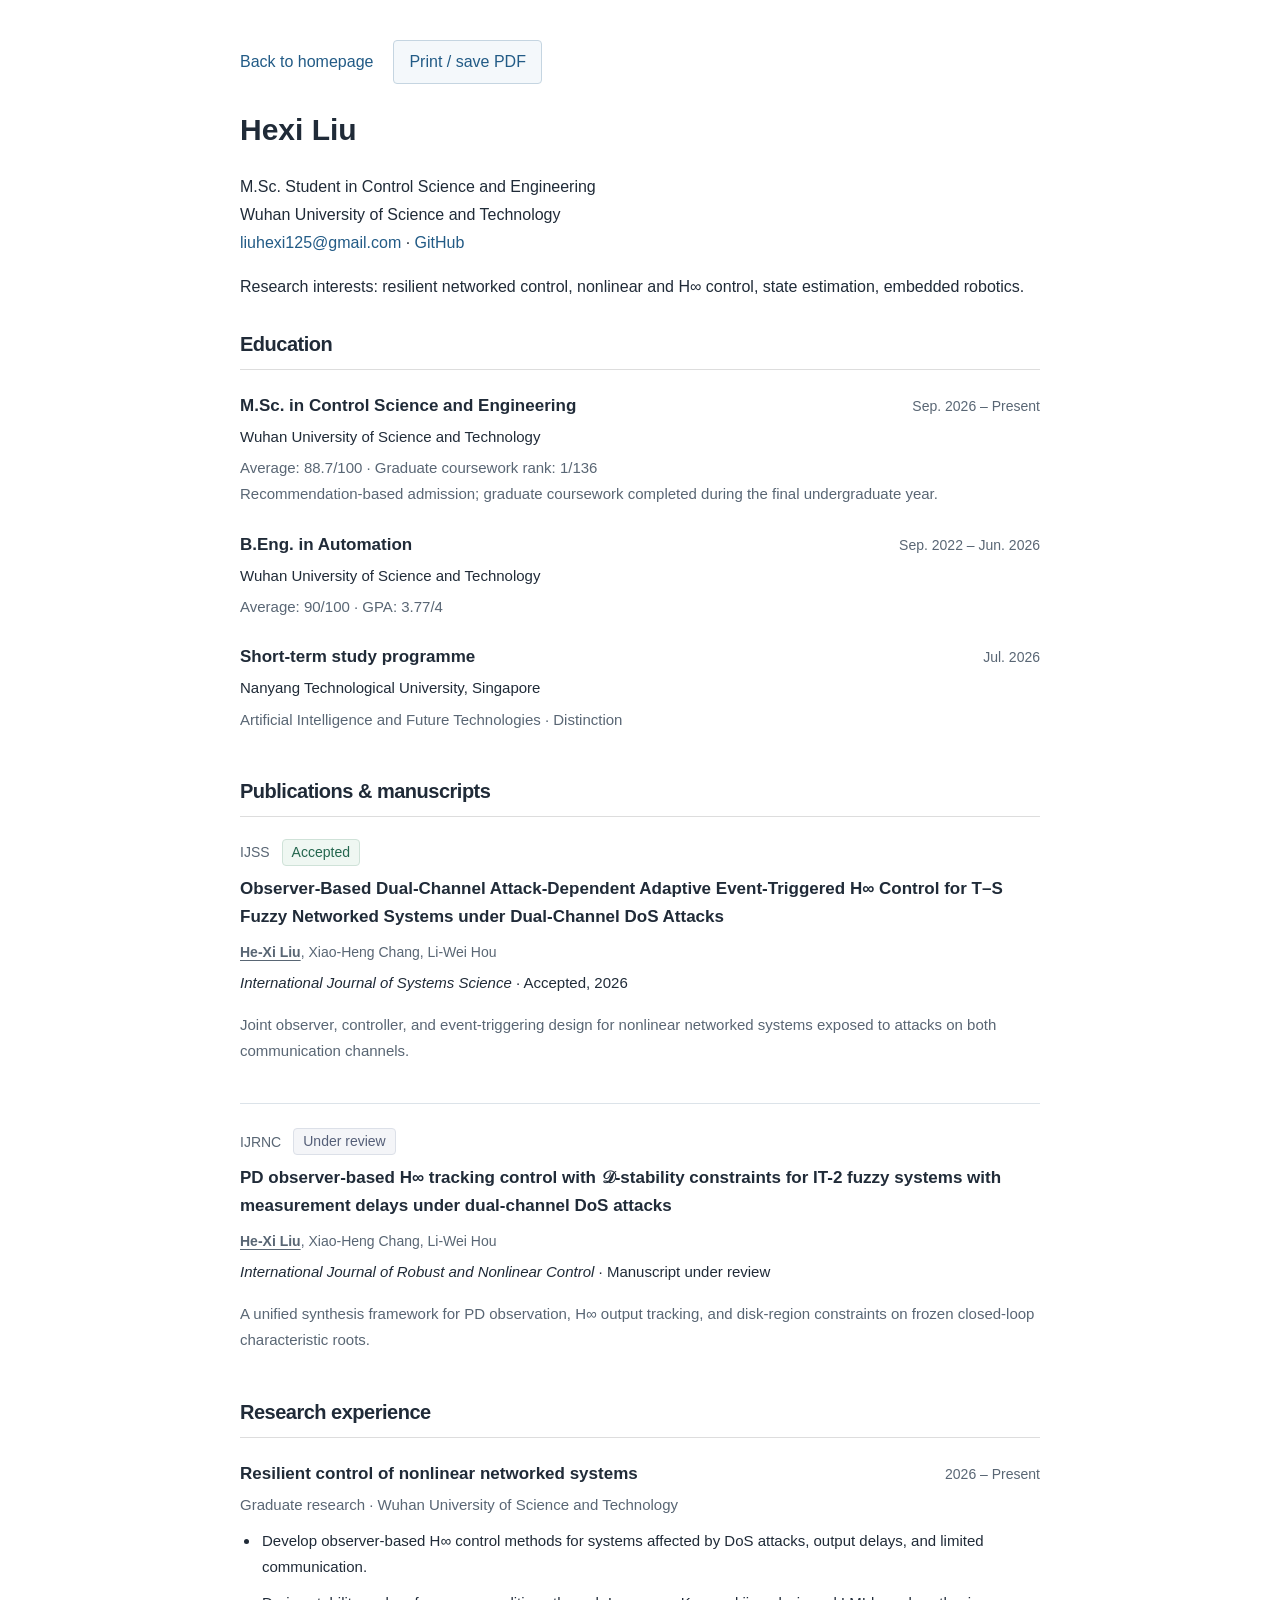
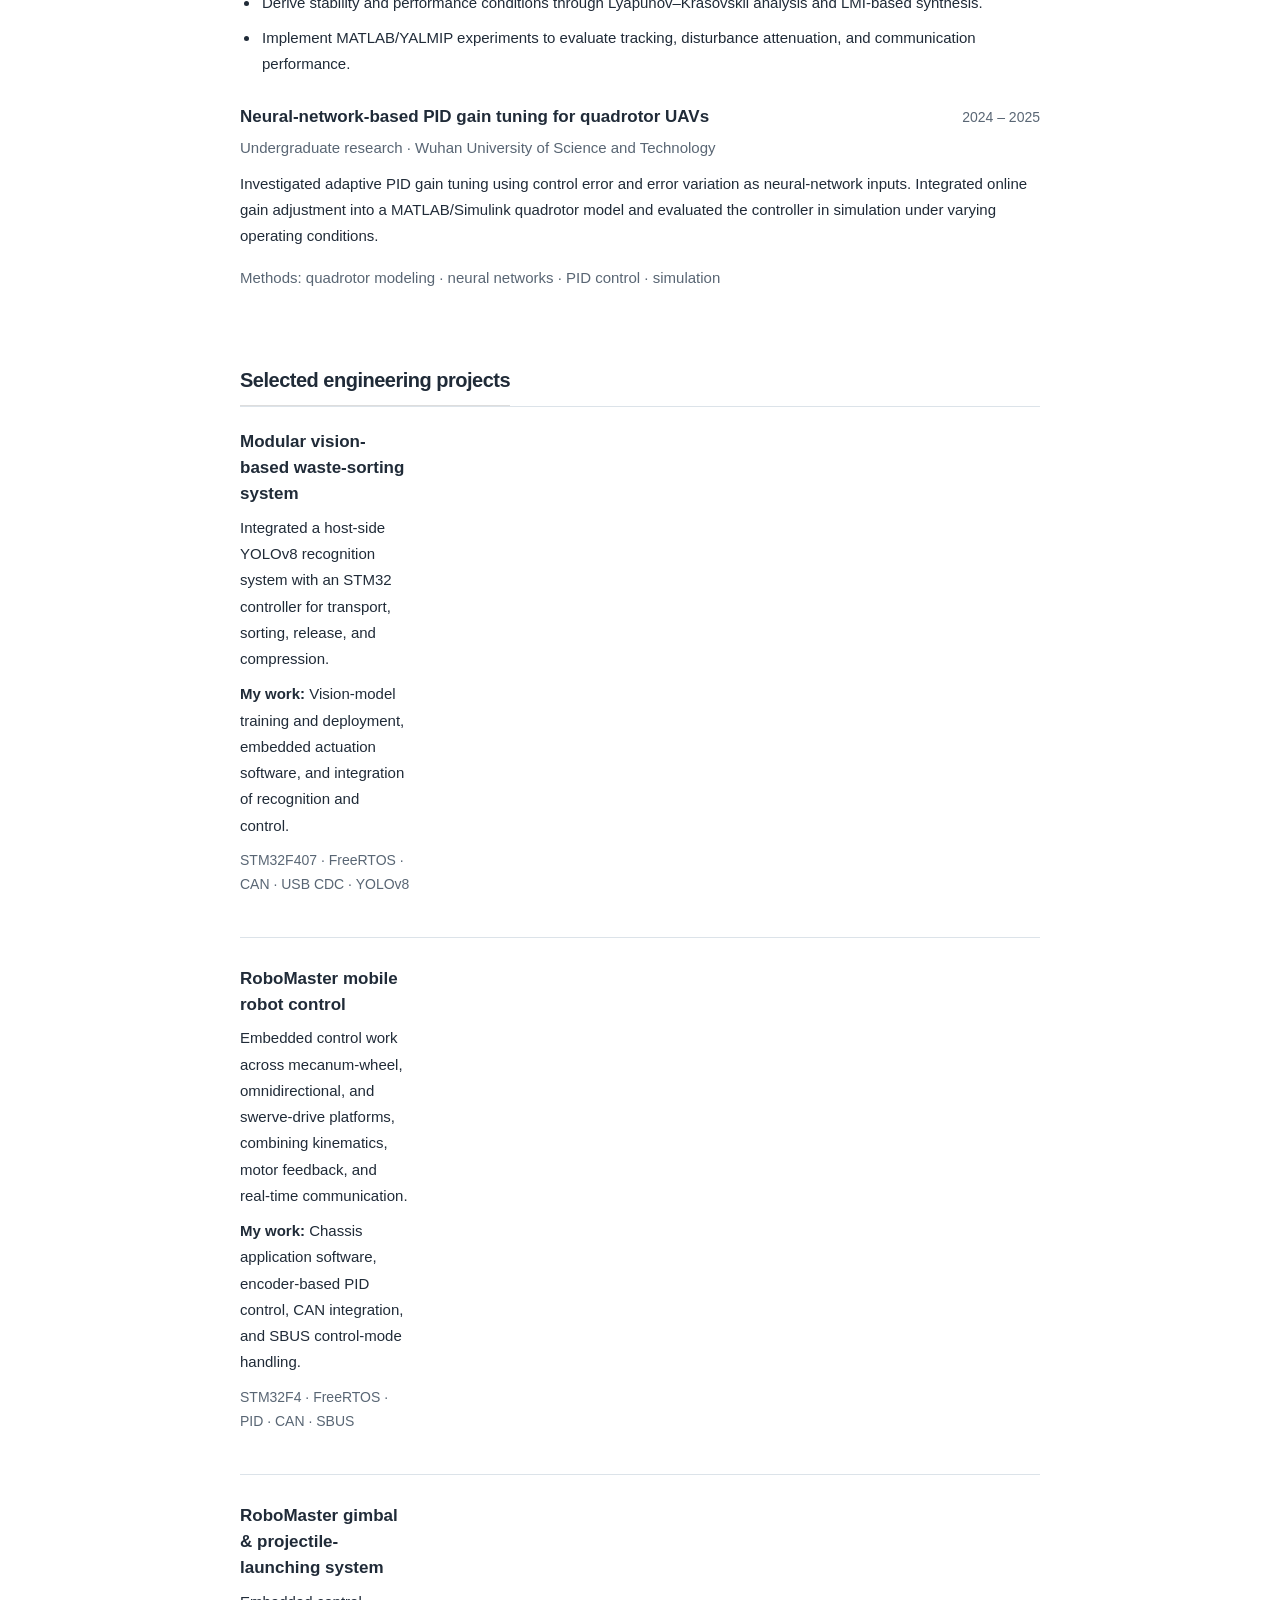
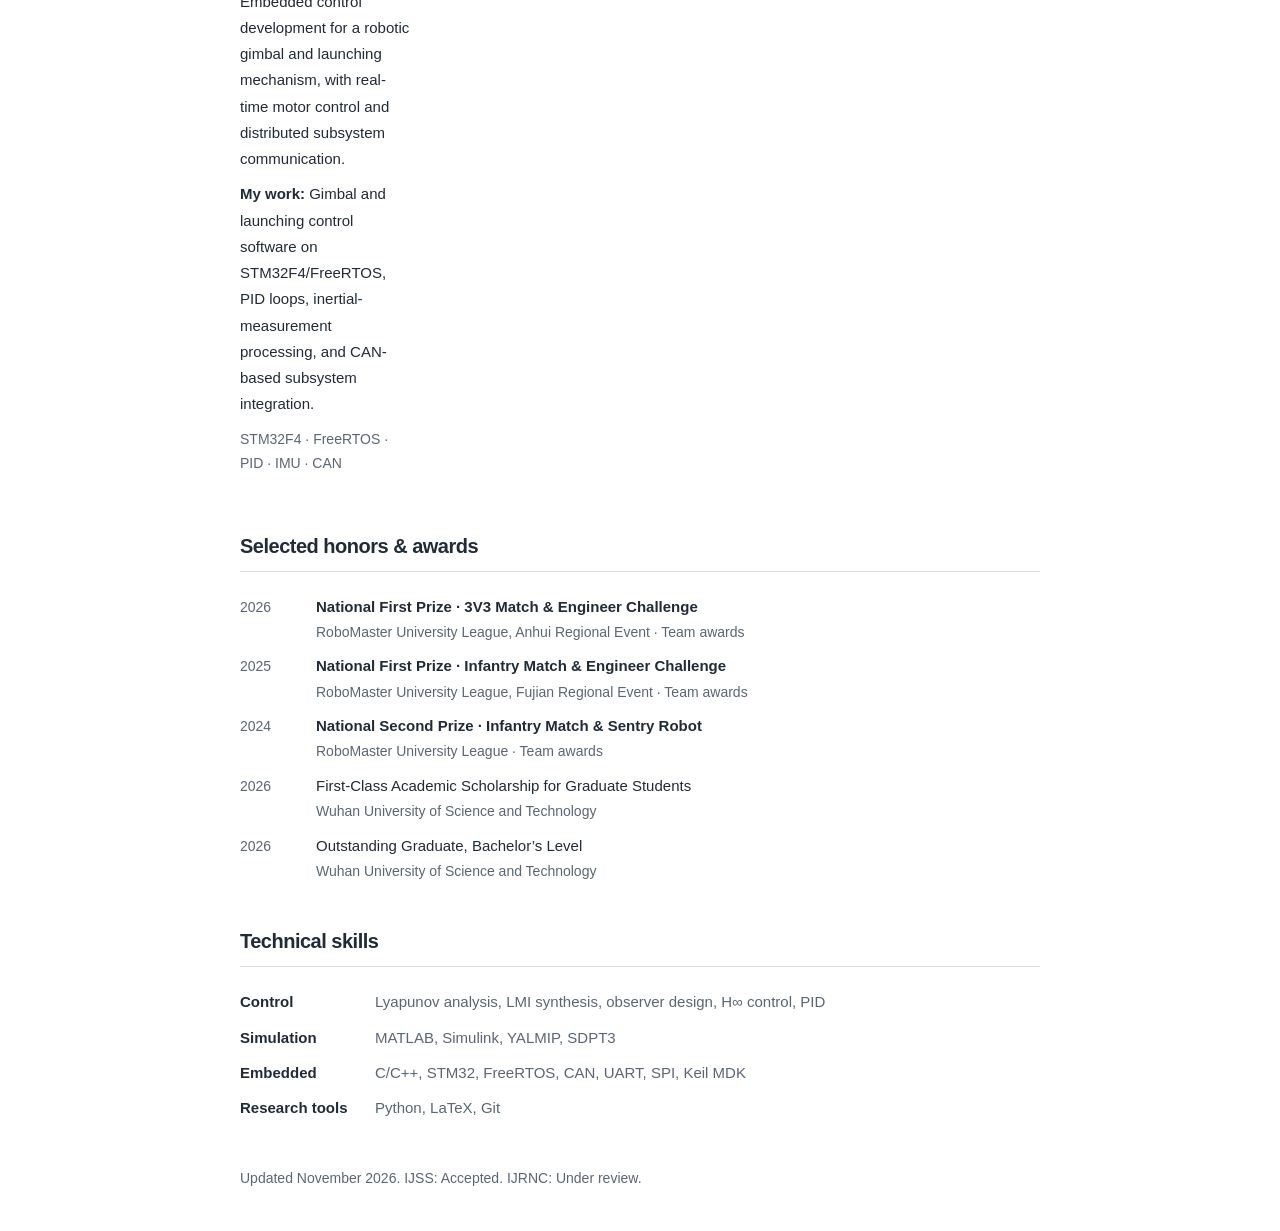
==== cv.html @ e205e29d "Publish complete academic homepage, CV, and responsive assets" ====
<!DOCTYPE html>
<html lang="en"><head><meta charset="utf-8"/><meta content="width=device-width,initial-scale=1" name="viewport"/><title>Hexi Liu | Curriculum Vitae</title><link href="style.css" rel="stylesheet"/><link href="assets/favicon.svg" rel="icon"/></head><body><main class="cv-page"><div class="cv-controls"><a href="index.html">Back to homepage</a><button onclick="window.print()">Print / save PDF</button></div><h1>Hexi Liu</h1><p>M.Sc. Student in Control Science and Engineering<br/>Wuhan University of Science and Technology<br/><a href="mailto:liuhexi125@gmail.com">liuhexi125@gmail.com</a> · <a href="https://github.com/JiraiyaMr">GitHub</a></p><p>Research interests: resilient networked control, nonlinear and H∞ control, state estimation, embedded robotics.</p><section class="section"><h2>Education</h2><article class="education"><div class="entry-head"><h3>M.Sc. in Control Science and Engineering</h3><time>Sep. 2026 – Present</time></div><p>Wuhan University of Science and Technology</p><p class="meta">Average: 88.7/100 · Graduate coursework rank: 1/136<br/>Recommendation-based admission; graduate coursework completed during the final undergraduate year.</p></article><article class="education"><div class="entry-head"><h3>B.Eng. in Automation</h3><time>Sep. 2022 – Jun. 2026</time></div><p>Wuhan University of Science and Technology</p><p class="meta">Average: 90/100 · GPA: 3.77/4</p></article><article class="education"><div class="entry-head"><h3>Short-term study programme</h3><time>Jul. 2026</time></div><p>Nanyang Technological University, Singapore</p><p class="meta">Artificial Intelligence and Future Technologies · Distinction</p></article></section><section class="section"><h2>Publications &amp; manuscripts</h2><article class="publication"><div class="pub-label">IJSS <span class="status">Accepted</span></div><h3>Observer-Based Dual-Channel Attack-Dependent Adaptive Event-Triggered H∞ Control for T–S Fuzzy Networked Systems under Dual-Channel DoS Attacks</h3><p class="authors"><strong>He-Xi Liu</strong>, Xiao-Heng Chang, Li-Wei Hou</p><p class="venue"><em>International Journal of Systems Science</em> · Accepted, 2026</p><p class="pub-description">Joint observer, controller, and event-triggering design for nonlinear networked systems exposed to attacks on both communication channels.</p></article><article class="publication"><div class="pub-label">IJRNC <span class="status review">Under review</span></div><h3>PD observer-based H∞ tracking control with 𝒟-stability constraints for IT-2 fuzzy systems with measurement delays under dual-channel DoS attacks</h3><p class="authors"><strong>He-Xi Liu</strong>, Xiao-Heng Chang, Li-Wei Hou</p><p class="venue"><em>International Journal of Robust and Nonlinear Control</em> · Manuscript under review</p><p class="pub-description">A unified synthesis framework for PD observation, H∞ output tracking, and disk-region constraints on frozen closed-loop characteristic roots.</p></article></section><section class="section"><h2>Research experience</h2><article class="experience"><div class="entry-head"><h3>Resilient control of nonlinear networked systems</h3><time>2026 – Present</time></div><p class="meta">Graduate research · Wuhan University of Science and Technology</p><ul><li>Develop observer-based H∞ control methods for systems affected by DoS attacks, output delays, and limited communication.</li><li>Derive stability and performance conditions through Lyapunov–Krasovskii analysis and LMI-based synthesis.</li><li>Implement MATLAB/YALMIP experiments to evaluate tracking, disturbance attenuation, and communication performance.</li></ul></article><article class="experience"><div class="entry-head"><h3>Neural-network-based PID gain tuning for quadrotor UAVs</h3><time>2024 – 2025</time></div><p class="meta">Undergraduate research · Wuhan University of Science and Technology</p><p>Investigated adaptive PID gain tuning using control error and error variation as neural-network inputs. Integrated online gain adjustment into a MATLAB/Simulink quadrotor model and evaluated the controller in simulation under varying operating conditions.</p><p class="meta">Methods: quadrotor modeling · neural networks · PID control · simulation</p></article></section><section class="section"><div class="section-heading"><h2>Selected engineering projects</h2></div><article class="project"><div><h3>Modular vision-based waste-sorting system</h3><p>Integrated a host-side YOLOv8 recognition system with an STM32 controller for transport, sorting, release, and compression.</p><p><strong>My work:</strong> Vision-model training and deployment, embedded actuation software, and integration of recognition and control.</p><p class="stack">STM32F407 · FreeRTOS · CAN · USB CDC · YOLOv8</p></div></article><article class="project"><div><h3>RoboMaster mobile robot control</h3><p>Embedded control work across mecanum-wheel, omnidirectional, and swerve-drive platforms, combining kinematics, motor feedback, and real-time communication.</p><p><strong>My work:</strong> Chassis application software, encoder-based PID control, CAN integration, and SBUS control-mode handling.</p><p class="stack">STM32F4 · FreeRTOS · PID · CAN · SBUS</p></div></article><article class="project"><div><h3>RoboMaster gimbal &amp; projectile-launching system</h3><p>Embedded control development for a robotic gimbal and launching mechanism, with real-time motor control and distributed subsystem communication.</p><p><strong>My work:</strong> Gimbal and launching control software on STM32F4/FreeRTOS, PID loops, inertial-measurement processing, and CAN-based subsystem integration.</p><p class="stack">STM32F4 · FreeRTOS · PID · IMU · CAN</p></div></article></section><section class="section"><h2>Selected honors &amp; awards</h2><ul class="award-list"><li><time>2026</time><div><strong>National First Prize · 3V3 Match &amp; Engineer Challenge</strong><small>RoboMaster University League, Anhui Regional Event · Team awards</small></div></li><li><time>2025</time><div><strong>National First Prize · Infantry Match &amp; Engineer Challenge</strong><small>RoboMaster University League, Fujian Regional Event · Team awards</small></div></li><li><time>2024</time><div><strong>National Second Prize · Infantry Match &amp; Sentry Robot</strong><small>RoboMaster University League · Team awards</small></div></li><li><time>2026</time><div>First-Class Academic Scholarship for Graduate Students<small>Wuhan University of Science and Technology</small></div></li><li><time>2026</time><div>Outstanding Graduate, Bachelor’s Level<small>Wuhan University of Science and Technology</small></div></li></ul></section><section class="section"><h2>Technical skills</h2><dl class="skills"><dt>Control</dt><dd>Lyapunov analysis, LMI synthesis, observer design, H∞ control, PID</dd><dt>Simulation</dt><dd>MATLAB, Simulink, YALMIP, SDPT3</dd><dt>Embedded</dt><dd>C/C++, STM32, FreeRTOS, CAN, UART, SPI, Keil MDK</dd><dt>Research tools</dt><dd>Python, LaTeX, Git</dd></dl></section><p class="meta">Updated November 2026. IJSS: Accepted. IJRNC: Under review.</p></main></body></html>
---- style.css ----
:root{--ink:#202b38;--muted:#596674;--blue:#225b86;--line:#dce3e9;--soft:#f5f8fa;--green:#24664e}*{box-sizing:border-box}html{scroll-behavior:smooth;scroll-padding-top:100px}body{margin:0;background:white;color:var(--ink);font:16px/1.75 -apple-system,BlinkMacSystemFont,"Segoe UI",Arial,sans-serif}a{color:var(--blue);text-decoration:none}a:hover{text-decoration:underline;text-underline-offset:4px}button{font:inherit;cursor:pointer}a:focus-visible,button:focus-visible,summary:focus-visible{outline:3px solid #357eae;outline-offset:5px}.skip{position:absolute;top:-80px;left:20px;background:white;padding:12px;z-index:20}.skip:focus{top:10px}.topbar{position:sticky;top:0;z-index:10;border-bottom:1px solid var(--line);background:rgba(255,255,255,.97)}.top-inner{max-width:1210px;margin:auto;min-height:76px;display:flex;align-items:center;justify-content:space-between;padding:0 36px;gap:28px}.wordmark{color:var(--ink);font-weight:650;font-size:19px;letter-spacing:-.4px}.nav{display:flex;gap:25px;align-items:center}.nav a{font-size:14px;color:var(--muted)}.nav a.active{color:var(--blue);text-decoration:underline;text-underline-offset:9px}.menu-button{display:none;border:1px solid var(--line);background:white;border-radius:5px;padding:5px 10px}.layout{max-width:1210px;margin:0 auto;padding:56px 36px 40px;display:grid;grid-template-columns:230px minmax(0,1fr);gap:68px}.sidebar{position:sticky;top:115px;align-self:start}.monogram{height:138px;width:138px;border-radius:50%;display:grid;place-items:center;background:#edf3f7;border:1px solid #d5e2eb;color:#47677e;font:48px Georgia,serif;letter-spacing:-3px;margin-bottom:23px}.sidebar h1{font-size:29px;line-height:1.2;letter-spacing:-.7px;margin:0 0 9px}.name-note{font-size:14px;color:var(--muted);margin:0 0 20px}.role{font-size:16px;line-height:1.6;margin:0 0 9px}.affiliation,.location{font-size:14px;line-height:1.65;color:var(--muted);margin:0 0 16px}.profile-links{display:flex;flex-wrap:wrap;gap:8px 16px;font-size:14px}.profile-links .cv-link{flex-basis:100%}.sidebar hr{border:0;border-top:1px solid var(--line);margin:25px 0 19px}.side-title{font-size:14px;font-weight:650;margin:0 0 9px}.interests{list-style:none;padding:0;margin:0;font-size:14px;line-height:1.9;color:var(--muted)}.content{min-width:0}.section{margin-bottom:45px}.section h2{font-size:25px;letter-spacing:-.5px;line-height:1.3;margin:0 0 22px;border-bottom:1px solid var(--line);padding-bottom:12px;font-weight:650}.section p{margin:0 0 16px}.lead{font-size:18px;line-height:1.85}.intro-links{font-size:14px;display:flex;gap:20px;margin:20px 0}.opportunity{padding:15px 19px;border-left:3px solid #6f9fbd;background:#f3f7fa;margin-top:25px;font-size:15px;line-height:1.75}.opportunity strong{display:block;font-weight:600}.news-item{display:grid;grid-template-columns:88px 1fr;gap:18px;margin-bottom:11px;font-size:15px}.news-item time{font-size:14px;color:var(--muted);padding-top:1px}.news-item p{margin:0}.section-heading{display:flex;align-items:center;justify-content:space-between;gap:16px;border-bottom:1px solid var(--line);margin-bottom:22px}.section-heading h2{border:0;margin:0}.section-heading a{font-size:14px;white-space:nowrap;padding-bottom:12px}.publication{padding-bottom:23px;margin-bottom:24px;border-bottom:1px solid var(--line)}.publication:last-child{border:0;padding:0;margin-bottom:0}.pub-label{font-size:14px;color:var(--muted);display:flex;align-items:center;gap:12px;margin-bottom:9px}.status{display:inline-block;line-height:1.5;padding:2px 9px;border-radius:4px;font-size:14px;border:1px solid #cfe2d8;background:#eff7f2;color:var(--green);white-space:nowrap}.status.review{background:#f4f5f8;border-color:#dce0e8;color:#555f78}.publication h3{font-size:17px;line-height:1.65;margin:0 0 9px;font-weight:650}.authors{font-size:14px;color:var(--muted);margin-bottom:5px!important}.authors strong{text-decoration:underline;text-underline-offset:3px;font-weight:600}.venue{font-size:15px}.pub-description{font-size:15px;color:var(--muted)}details{font-size:14px}summary{cursor:pointer;color:var(--blue);width:fit-content}details[open] summary{margin-bottom:12px}.abstract{margin-top:12px;padding:14px 18px;background:var(--soft);color:var(--muted);font-size:14px;line-height:1.8}.experience{margin-bottom:26px}.experience:last-child{margin-bottom:0}.entry-head{display:flex;align-items:baseline;justify-content:space-between;gap:18px}.entry-head h3{font-size:17px;font-weight:650;line-height:1.6;margin:0 0 5px}.entry-head time{font-size:14px;color:var(--muted);white-space:nowrap}.meta{font-size:14px;color:var(--muted);margin-bottom:9px!important}.experience p,.experience li{font-size:15px}.experience ul{padding-left:20px;margin:10px 0}.experience li{padding-left:2px;margin-bottom:5px}.project{display:grid;grid-template-columns:170px 1fr;gap:24px;border-bottom:1px solid var(--line);padding-bottom:28px;margin-bottom:28px}.project:last-child{border:0;padding:0;margin-bottom:0}.project-figure{margin:0}.project-figure img{display:block;width:100%;height:138px;object-fit:contain;background:#f2f6f8;border:1px solid #dfe7ec;border-radius:5px}.project-figure figcaption{font-size:13px;color:var(--muted);margin-top:7px}.project h3{margin:0 0 7px;font-size:17px;line-height:1.55;font-weight:650}.project p{font-size:15px;margin-bottom:9px}.project .stack{font-size:14px;color:var(--muted);margin-bottom:12px}.links{display:flex;flex-wrap:wrap;gap:9px 17px;font-size:14px;margin-top:12px}.links a{border-bottom:1px solid #bfceda;padding-bottom:1px}.project ul{padding-left:18px;color:var(--muted);font-size:14px}.project li{margin-bottom:6px}.project details{margin-top:13px}.education{margin-bottom:23px}.education p{font-size:15px;margin-bottom:5px}.award-list{list-style:none;padding:0;margin:0}.award-list li{display:grid;grid-template-columns:60px 1fr;gap:16px;margin-bottom:14px;font-size:15px}.award-list time{color:var(--muted);font-size:14px;padding-top:1px}.award-list small{display:block;font-size:14px;color:var(--muted)}.skills{display:grid;grid-template-columns:115px 1fr;gap:9px 20px;font-size:15px}.skills dt{font-weight:600}.skills dd{margin:0;color:var(--muted)}.footer{margin-top:38px;border-top:1px solid var(--line);padding-top:20px;display:flex;justify-content:space-between;gap:20px;font-size:13px;color:var(--muted)}.footer button{background:transparent;border:0;color:var(--blue);padding:0;font-size:14px}.contact-links{display:flex;gap:22px;flex-wrap:wrap}.cv-page{max-width:850px;margin:40px auto;padding:0 25px}.cv-page h1{font-size:30px;margin-bottom:0}.cv-page h2{font-size:20px;border-bottom:1px solid #ddd;margin-top:30px}.cv-page li{margin-bottom:9px}.cv-controls{display:flex;gap:20px;align-items:center}.cv-controls button{padding:7px 15px;border:1px solid #c5d5e1;background:#f4f8fb;border-radius:4px;color:var(--blue)}
@media(max-width:1000px){.layout{grid-template-columns:200px 1fr;gap:36px;padding-left:28px;padding-right:28px}.top-inner{padding:0 28px}.nav{gap:16px}.project{grid-template-columns:135px 1fr;gap:20px}.entry-head{display:block}.entry-head time{display:block;margin-bottom:8px}}
@media(max-width:720px){html{scroll-padding-top:92px}.top-inner{min-height:65px;padding:0 20px;position:relative}.menu-button{display:block;font-size:14px}.nav{display:none;position:absolute;top:65px;left:0;right:0;background:white;border-bottom:1px solid var(--line);padding:16px 20px;flex-wrap:wrap;gap:14px 22px}.nav.open{display:flex}.layout{display:block;padding:30px 21px}.sidebar{position:static;display:grid;grid-template-columns:82px 1fr;gap:0 20px;padding-bottom:29px;margin-bottom:30px;border-bottom:1px solid var(--line)}.monogram{height:82px;width:82px;grid-row:1/5;margin:0;font-size:32px}.sidebar h1{font-size:28px;grid-column:2}.name-note{grid-column:2;margin-bottom:10px}.role,.affiliation{grid-column:2;font-size:14px;margin-bottom:6px}.location{display:none}.profile-links{grid-column:1/3;margin-top:17px}.profile-links .cv-link{flex-basis:auto}.sidebar hr,.side-title,.interests{display:none}.section{margin-bottom:35px}.section h2{font-size:23px}.lead{font-size:17px}.section p{line-height:1.8}.project{grid-template-columns:1fr;gap:14px}.project-figure{display:flex;align-items:center;gap:14px}.project-figure img{width:112px;height:88px}.project-figure figcaption{font-size:13px;margin:0}.news-item{grid-template-columns:74px 1fr;gap:12px}.project p,.experience p,.experience li,.education p{font-size:15px}.opportunity{padding:13px 15px}.section-heading a{font-size:13px}.skills{grid-template-columns:1fr;gap:3px}.skills dd{margin-bottom:10px}.footer{display:block}.footer button{margin-top:12px}.award-list li{gap:10px}.publication h3{font-size:16px}.cv-page{margin-top:22px}}
@media(prefers-reduced-motion:reduce){html{scroll-behavior:auto}}
@media print{.topbar,.sidebar,.footer,.intro-links,.opportunity,.cv-controls,.project-figure,.links{display:none!important}.layout{display:block;padding:0}.section{break-inside:avoid;margin-bottom:22px}body{font-size:11pt}.section h2{font-size:17pt}.project{display:block}.cv-page{max-width:none;margin:0}.cv-page h2{margin-top:18px}.cv-page li{font-size:10pt}a{color:inherit}}
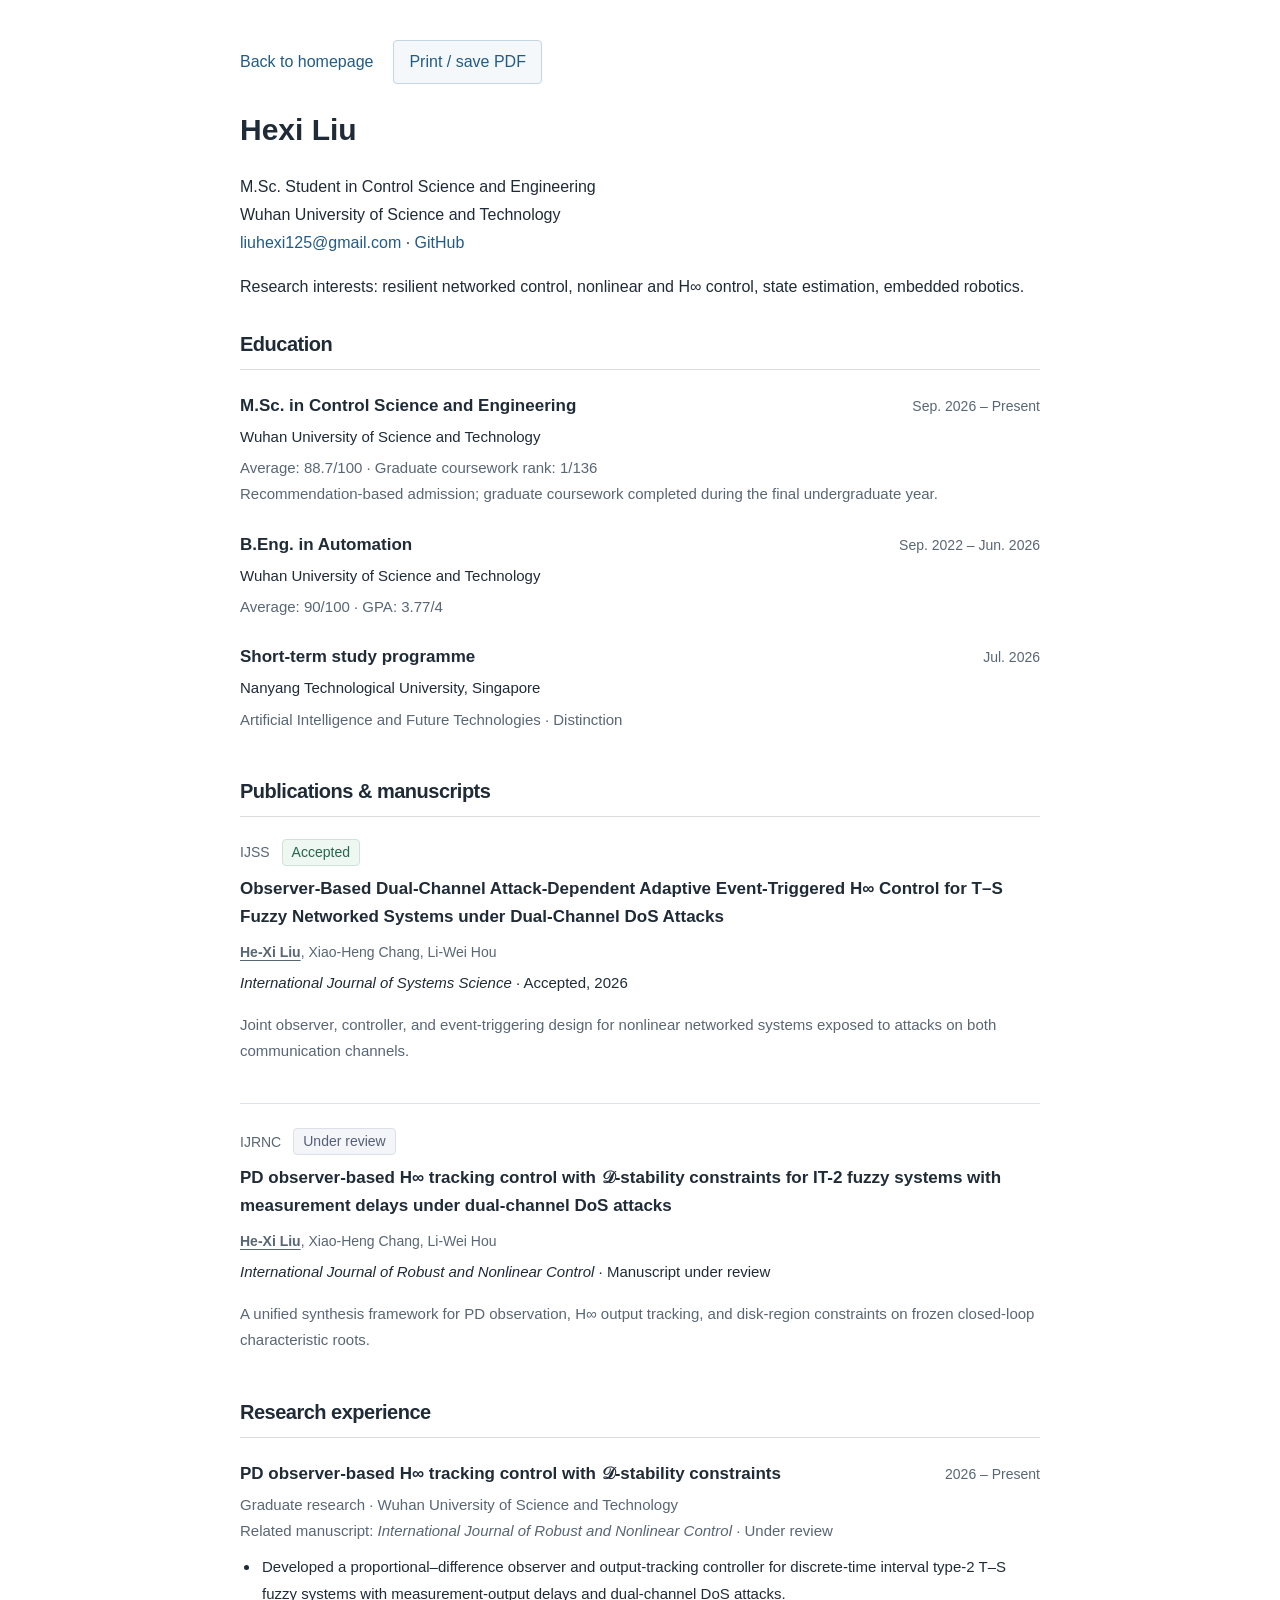
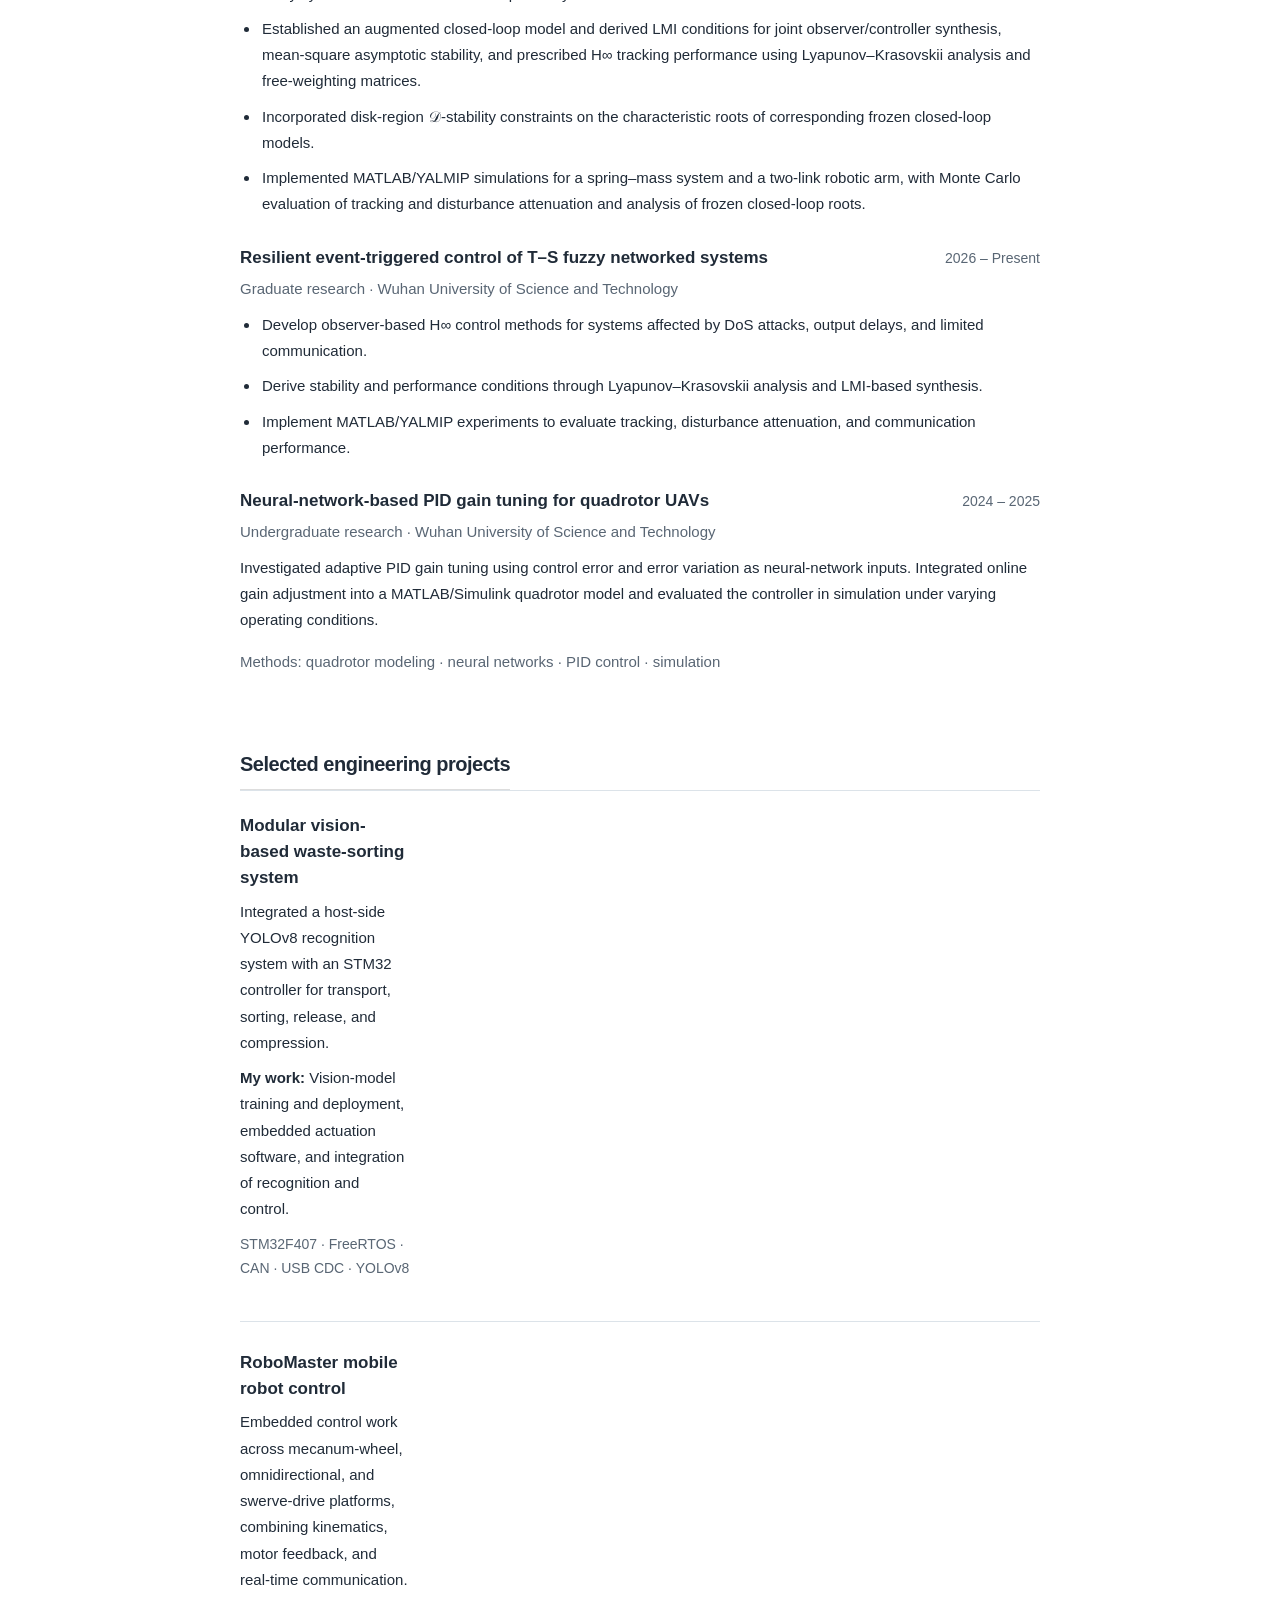
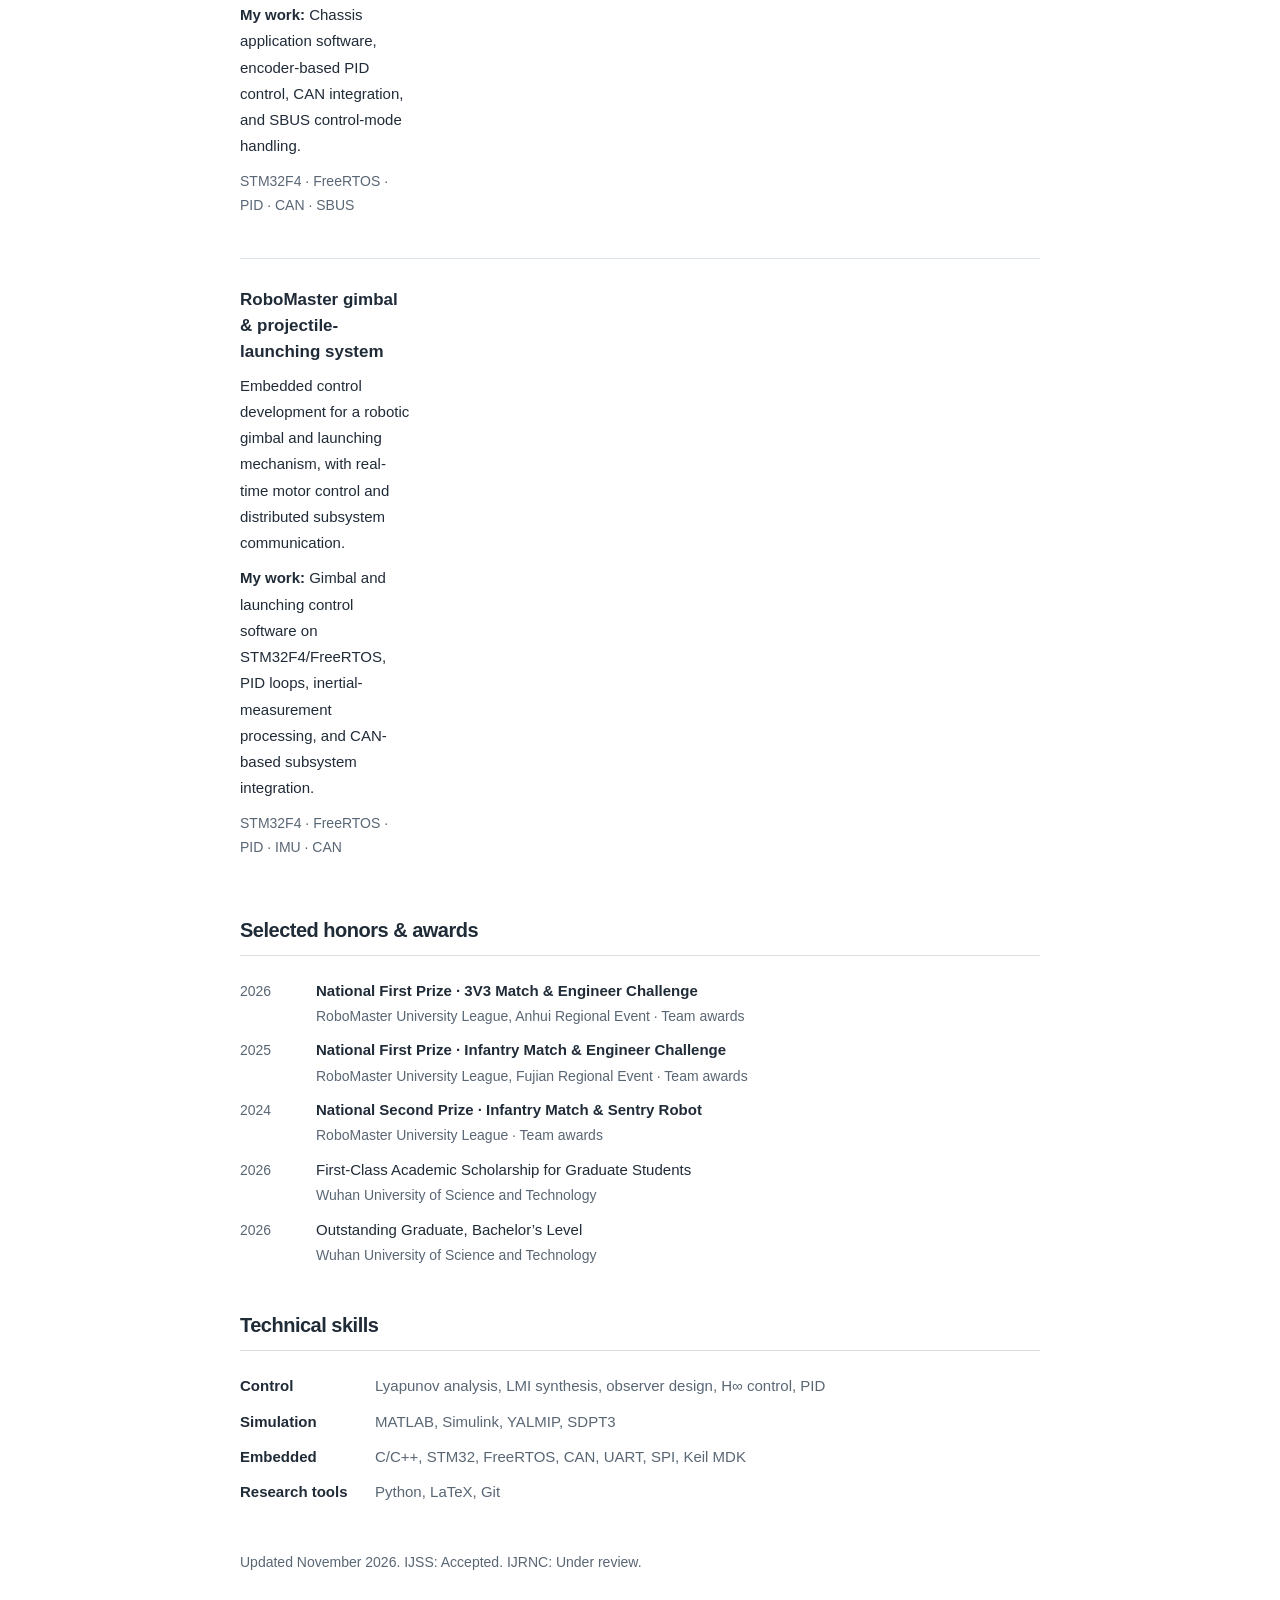
==== commit facc077f: "Add IJRNC PD observer and D-stability research experience" ====
--- a/cv.html
+++ b/cv.html
@@ -1,2 +1,2 @@
 <!DOCTYPE html>
-<html lang="en"><head><meta charset="utf-8"/><meta content="width=device-width,initial-scale=1" name="viewport"/><title>Hexi Liu | Curriculum Vitae</title><link href="style.css" rel="stylesheet"/><link href="assets/favicon.svg" rel="icon"/></head><body><main class="cv-page"><div class="cv-controls"><a href="index.html">Back to homepage</a><button onclick="window.print()">Print / save PDF</button></div><h1>Hexi Liu</h1><p>M.Sc. Student in Control Science and Engineering<br/>Wuhan University of Science and Technology<br/><a href="mailto:liuhexi125@gmail.com">liuhexi125@gmail.com</a> · <a href="https://github.com/JiraiyaMr">GitHub</a></p><p>Research interests: resilient networked control, nonlinear and H∞ control, state estimation, embedded robotics.</p><section class="section"><h2>Education</h2><article class="education"><div class="entry-head"><h3>M.Sc. in Control Science and Engineering</h3><time>Sep. 2026 – Present</time></div><p>Wuhan University of Science and Technology</p><p class="meta">Average: 88.7/100 · Graduate coursework rank: 1/136<br/>Recommendation-based admission; graduate coursework completed during the final undergraduate year.</p></article><article class="education"><div class="entry-head"><h3>B.Eng. in Automation</h3><time>Sep. 2022 – Jun. 2026</time></div><p>Wuhan University of Science and Technology</p><p class="meta">Average: 90/100 · GPA: 3.77/4</p></article><article class="education"><div class="entry-head"><h3>Short-term study programme</h3><time>Jul. 2026</time></div><p>Nanyang Technological University, Singapore</p><p class="meta">Artificial Intelligence and Future Technologies · Distinction</p></article></section><section class="section"><h2>Publications &amp; manuscripts</h2><article class="publication"><div class="pub-label">IJSS <span class="status">Accepted</span></div><h3>Observer-Based Dual-Channel Attack-Dependent Adaptive Event-Triggered H∞ Control for T–S Fuzzy Networked Systems under Dual-Channel DoS Attacks</h3><p class="authors"><strong>He-Xi Liu</strong>, Xiao-Heng Chang, Li-Wei Hou</p><p class="venue"><em>International Journal of Systems Science</em> · Accepted, 2026</p><p class="pub-description">Joint observer, controller, and event-triggering design for nonlinear networked systems exposed to attacks on both communication channels.</p></article><article class="publication"><div class="pub-label">IJRNC <span class="status review">Under review</span></div><h3>PD observer-based H∞ tracking control with 𝒟-stability constraints for IT-2 fuzzy systems with measurement delays under dual-channel DoS attacks</h3><p class="authors"><strong>He-Xi Liu</strong>, Xiao-Heng Chang, Li-Wei Hou</p><p class="venue"><em>International Journal of Robust and Nonlinear Control</em> · Manuscript under review</p><p class="pub-description">A unified synthesis framework for PD observation, H∞ output tracking, and disk-region constraints on frozen closed-loop characteristic roots.</p></article></section><section class="section"><h2>Research experience</h2><article class="experience"><div class="entry-head"><h3>Resilient control of nonlinear networked systems</h3><time>2026 – Present</time></div><p class="meta">Graduate research · Wuhan University of Science and Technology</p><ul><li>Develop observer-based H∞ control methods for systems affected by DoS attacks, output delays, and limited communication.</li><li>Derive stability and performance conditions through Lyapunov–Krasovskii analysis and LMI-based synthesis.</li><li>Implement MATLAB/YALMIP experiments to evaluate tracking, disturbance attenuation, and communication performance.</li></ul></article><article class="experience"><div class="entry-head"><h3>Neural-network-based PID gain tuning for quadrotor UAVs</h3><time>2024 – 2025</time></div><p class="meta">Undergraduate research · Wuhan University of Science and Technology</p><p>Investigated adaptive PID gain tuning using control error and error variation as neural-network inputs. Integrated online gain adjustment into a MATLAB/Simulink quadrotor model and evaluated the controller in simulation under varying operating conditions.</p><p class="meta">Methods: quadrotor modeling · neural networks · PID control · simulation</p></article></section><section class="section"><div class="section-heading"><h2>Selected engineering projects</h2></div><article class="project"><div><h3>Modular vision-based waste-sorting system</h3><p>Integrated a host-side YOLOv8 recognition system with an STM32 controller for transport, sorting, release, and compression.</p><p><strong>My work:</strong> Vision-model training and deployment, embedded actuation software, and integration of recognition and control.</p><p class="stack">STM32F407 · FreeRTOS · CAN · USB CDC · YOLOv8</p></div></article><article class="project"><div><h3>RoboMaster mobile robot control</h3><p>Embedded control work across mecanum-wheel, omnidirectional, and swerve-drive platforms, combining kinematics, motor feedback, and real-time communication.</p><p><strong>My work:</strong> Chassis application software, encoder-based PID control, CAN integration, and SBUS control-mode handling.</p><p class="stack">STM32F4 · FreeRTOS · PID · CAN · SBUS</p></div></article><article class="project"><div><h3>RoboMaster gimbal &amp; projectile-launching system</h3><p>Embedded control development for a robotic gimbal and launching mechanism, with real-time motor control and distributed subsystem communication.</p><p><strong>My work:</strong> Gimbal and launching control software on STM32F4/FreeRTOS, PID loops, inertial-measurement processing, and CAN-based subsystem integration.</p><p class="stack">STM32F4 · FreeRTOS · PID · IMU · CAN</p></div></article></section><section class="section"><h2>Selected honors &amp; awards</h2><ul class="award-list"><li><time>2026</time><div><strong>National First Prize · 3V3 Match &amp; Engineer Challenge</strong><small>RoboMaster University League, Anhui Regional Event · Team awards</small></div></li><li><time>2025</time><div><strong>National First Prize · Infantry Match &amp; Engineer Challenge</strong><small>RoboMaster University League, Fujian Regional Event · Team awards</small></div></li><li><time>2024</time><div><strong>National Second Prize · Infantry Match &amp; Sentry Robot</strong><small>RoboMaster University League · Team awards</small></div></li><li><time>2026</time><div>First-Class Academic Scholarship for Graduate Students<small>Wuhan University of Science and Technology</small></div></li><li><time>2026</time><div>Outstanding Graduate, Bachelor’s Level<small>Wuhan University of Science and Technology</small></div></li></ul></section><section class="section"><h2>Technical skills</h2><dl class="skills"><dt>Control</dt><dd>Lyapunov analysis, LMI synthesis, observer design, H∞ control, PID</dd><dt>Simulation</dt><dd>MATLAB, Simulink, YALMIP, SDPT3</dd><dt>Embedded</dt><dd>C/C++, STM32, FreeRTOS, CAN, UART, SPI, Keil MDK</dd><dt>Research tools</dt><dd>Python, LaTeX, Git</dd></dl></section><p class="meta">Updated November 2026. IJSS: Accepted. IJRNC: Under review.</p></main></body></html>+<html lang="en"><head><meta charset="utf-8"/><meta content="width=device-width,initial-scale=1" name="viewport"/><title>Hexi Liu | Curriculum Vitae</title><link href="style.css" rel="stylesheet"/><link href="assets/favicon.svg" rel="icon"/></head><body><main class="cv-page"><div class="cv-controls"><a href="index.html">Back to homepage</a><button onclick="window.print()">Print / save PDF</button></div><h1>Hexi Liu</h1><p>M.Sc. Student in Control Science and Engineering<br/>Wuhan University of Science and Technology<br/><a href="mailto:liuhexi125@gmail.com">liuhexi125@gmail.com</a> · <a href="https://github.com/JiraiyaMr">GitHub</a></p><p>Research interests: resilient networked control, nonlinear and H∞ control, state estimation, embedded robotics.</p><section class="section"><h2>Education</h2><article class="education"><div class="entry-head"><h3>M.Sc. in Control Science and Engineering</h3><time>Sep. 2026 – Present</time></div><p>Wuhan University of Science and Technology</p><p class="meta">Average: 88.7/100 · Graduate coursework rank: 1/136<br/>Recommendation-based admission; graduate coursework completed during the final undergraduate year.</p></article><article class="education"><div class="entry-head"><h3>B.Eng. in Automation</h3><time>Sep. 2022 – Jun. 2026</time></div><p>Wuhan University of Science and Technology</p><p class="meta">Average: 90/100 · GPA: 3.77/4</p></article><article class="education"><div class="entry-head"><h3>Short-term study programme</h3><time>Jul. 2026</time></div><p>Nanyang Technological University, Singapore</p><p class="meta">Artificial Intelligence and Future Technologies · Distinction</p></article></section><section class="section"><h2>Publications &amp; manuscripts</h2><article class="publication"><div class="pub-label">IJSS <span class="status">Accepted</span></div><h3>Observer-Based Dual-Channel Attack-Dependent Adaptive Event-Triggered H∞ Control for T–S Fuzzy Networked Systems under Dual-Channel DoS Attacks</h3><p class="authors"><strong>He-Xi Liu</strong>, Xiao-Heng Chang, Li-Wei Hou</p><p class="venue"><em>International Journal of Systems Science</em> · Accepted, 2026</p><p class="pub-description">Joint observer, controller, and event-triggering design for nonlinear networked systems exposed to attacks on both communication channels.</p></article><article class="publication"><div class="pub-label">IJRNC <span class="status review">Under review</span></div><h3>PD observer-based H∞ tracking control with 𝒟-stability constraints for IT-2 fuzzy systems with measurement delays under dual-channel DoS attacks</h3><p class="authors"><strong>He-Xi Liu</strong>, Xiao-Heng Chang, Li-Wei Hou</p><p class="venue"><em>International Journal of Robust and Nonlinear Control</em> · Manuscript under review</p><p class="pub-description">A unified synthesis framework for PD observation, H∞ output tracking, and disk-region constraints on frozen closed-loop characteristic roots.</p></article></section><section class="section"><h2>Research experience</h2><article class="experience"><div class="entry-head"><h3>PD observer-based H∞ tracking control with 𝒟-stability constraints</h3><time>2026 – Present</time></div><p class="meta">Graduate research · Wuhan University of Science and Technology<br>Related manuscript: <em>International Journal of Robust and Nonlinear Control</em> · Under review</p><ul><li>Developed a proportional–difference observer and output-tracking controller for discrete-time interval type-2 T–S fuzzy systems with measurement-output delays and dual-channel DoS attacks.</li><li>Established an augmented closed-loop model and derived LMI conditions for joint observer/controller synthesis, mean-square asymptotic stability, and prescribed H∞ tracking performance using Lyapunov–Krasovskii analysis and free-weighting matrices.</li><li>Incorporated disk-region 𝒟-stability constraints on the characteristic roots of corresponding frozen closed-loop models.</li><li>Implemented MATLAB/YALMIP simulations for a spring–mass system and a two-link robotic arm, with Monte Carlo evaluation of tracking and disturbance attenuation and analysis of frozen closed-loop roots.</li></ul></article><article class="experience"><div class="entry-head"><h3>Resilient event-triggered control of T–S fuzzy networked systems</h3><time>2026 – Present</time></div><p class="meta">Graduate research · Wuhan University of Science and Technology</p><ul><li>Develop observer-based H∞ control methods for systems affected by DoS attacks, output delays, and limited communication.</li><li>Derive stability and performance conditions through Lyapunov–Krasovskii analysis and LMI-based synthesis.</li><li>Implement MATLAB/YALMIP experiments to evaluate tracking, disturbance attenuation, and communication performance.</li></ul></article><article class="experience"><div class="entry-head"><h3>Neural-network-based PID gain tuning for quadrotor UAVs</h3><time>2024 – 2025</time></div><p class="meta">Undergraduate research · Wuhan University of Science and Technology</p><p>Investigated adaptive PID gain tuning using control error and error variation as neural-network inputs. Integrated online gain adjustment into a MATLAB/Simulink quadrotor model and evaluated the controller in simulation under varying operating conditions.</p><p class="meta">Methods: quadrotor modeling · neural networks · PID control · simulation</p></article></section><section class="section"><div class="section-heading"><h2>Selected engineering projects</h2></div><article class="project"><div><h3>Modular vision-based waste-sorting system</h3><p>Integrated a host-side YOLOv8 recognition system with an STM32 controller for transport, sorting, release, and compression.</p><p><strong>My work:</strong> Vision-model training and deployment, embedded actuation software, and integration of recognition and control.</p><p class="stack">STM32F407 · FreeRTOS · CAN · USB CDC · YOLOv8</p></div></article><article class="project"><div><h3>RoboMaster mobile robot control</h3><p>Embedded control work across mecanum-wheel, omnidirectional, and swerve-drive platforms, combining kinematics, motor feedback, and real-time communication.</p><p><strong>My work:</strong> Chassis application software, encoder-based PID control, CAN integration, and SBUS control-mode handling.</p><p class="stack">STM32F4 · FreeRTOS · PID · CAN · SBUS</p></div></article><article class="project"><div><h3>RoboMaster gimbal &amp; projectile-launching system</h3><p>Embedded control development for a robotic gimbal and launching mechanism, with real-time motor control and distributed subsystem communication.</p><p><strong>My work:</strong> Gimbal and launching control software on STM32F4/FreeRTOS, PID loops, inertial-measurement processing, and CAN-based subsystem integration.</p><p class="stack">STM32F4 · FreeRTOS · PID · IMU · CAN</p></div></article></section><section class="section"><h2>Selected honors &amp; awards</h2><ul class="award-list"><li><time>2026</time><div><strong>National First Prize · 3V3 Match &amp; Engineer Challenge</strong><small>RoboMaster University League, Anhui Regional Event · Team awards</small></div></li><li><time>2025</time><div><strong>National First Prize · Infantry Match &amp; Engineer Challenge</strong><small>RoboMaster University League, Fujian Regional Event · Team awards</small></div></li><li><time>2024</time><div><strong>National Second Prize · Infantry Match &amp; Sentry Robot</strong><small>RoboMaster University League · Team awards</small></div></li><li><time>2026</time><div>First-Class Academic Scholarship for Graduate Students<small>Wuhan University of Science and Technology</small></div></li><li><time>2026</time><div>Outstanding Graduate, Bachelor’s Level<small>Wuhan University of Science and Technology</small></div></li></ul></section><section class="section"><h2>Technical skills</h2><dl class="skills"><dt>Control</dt><dd>Lyapunov analysis, LMI synthesis, observer design, H∞ control, PID</dd><dt>Simulation</dt><dd>MATLAB, Simulink, YALMIP, SDPT3</dd><dt>Embedded</dt><dd>C/C++, STM32, FreeRTOS, CAN, UART, SPI, Keil MDK</dd><dt>Research tools</dt><dd>Python, LaTeX, Git</dd></dl></section><p class="meta">Updated November 2026. IJSS: Accepted. IJRNC: Under review.</p></main></body></html>
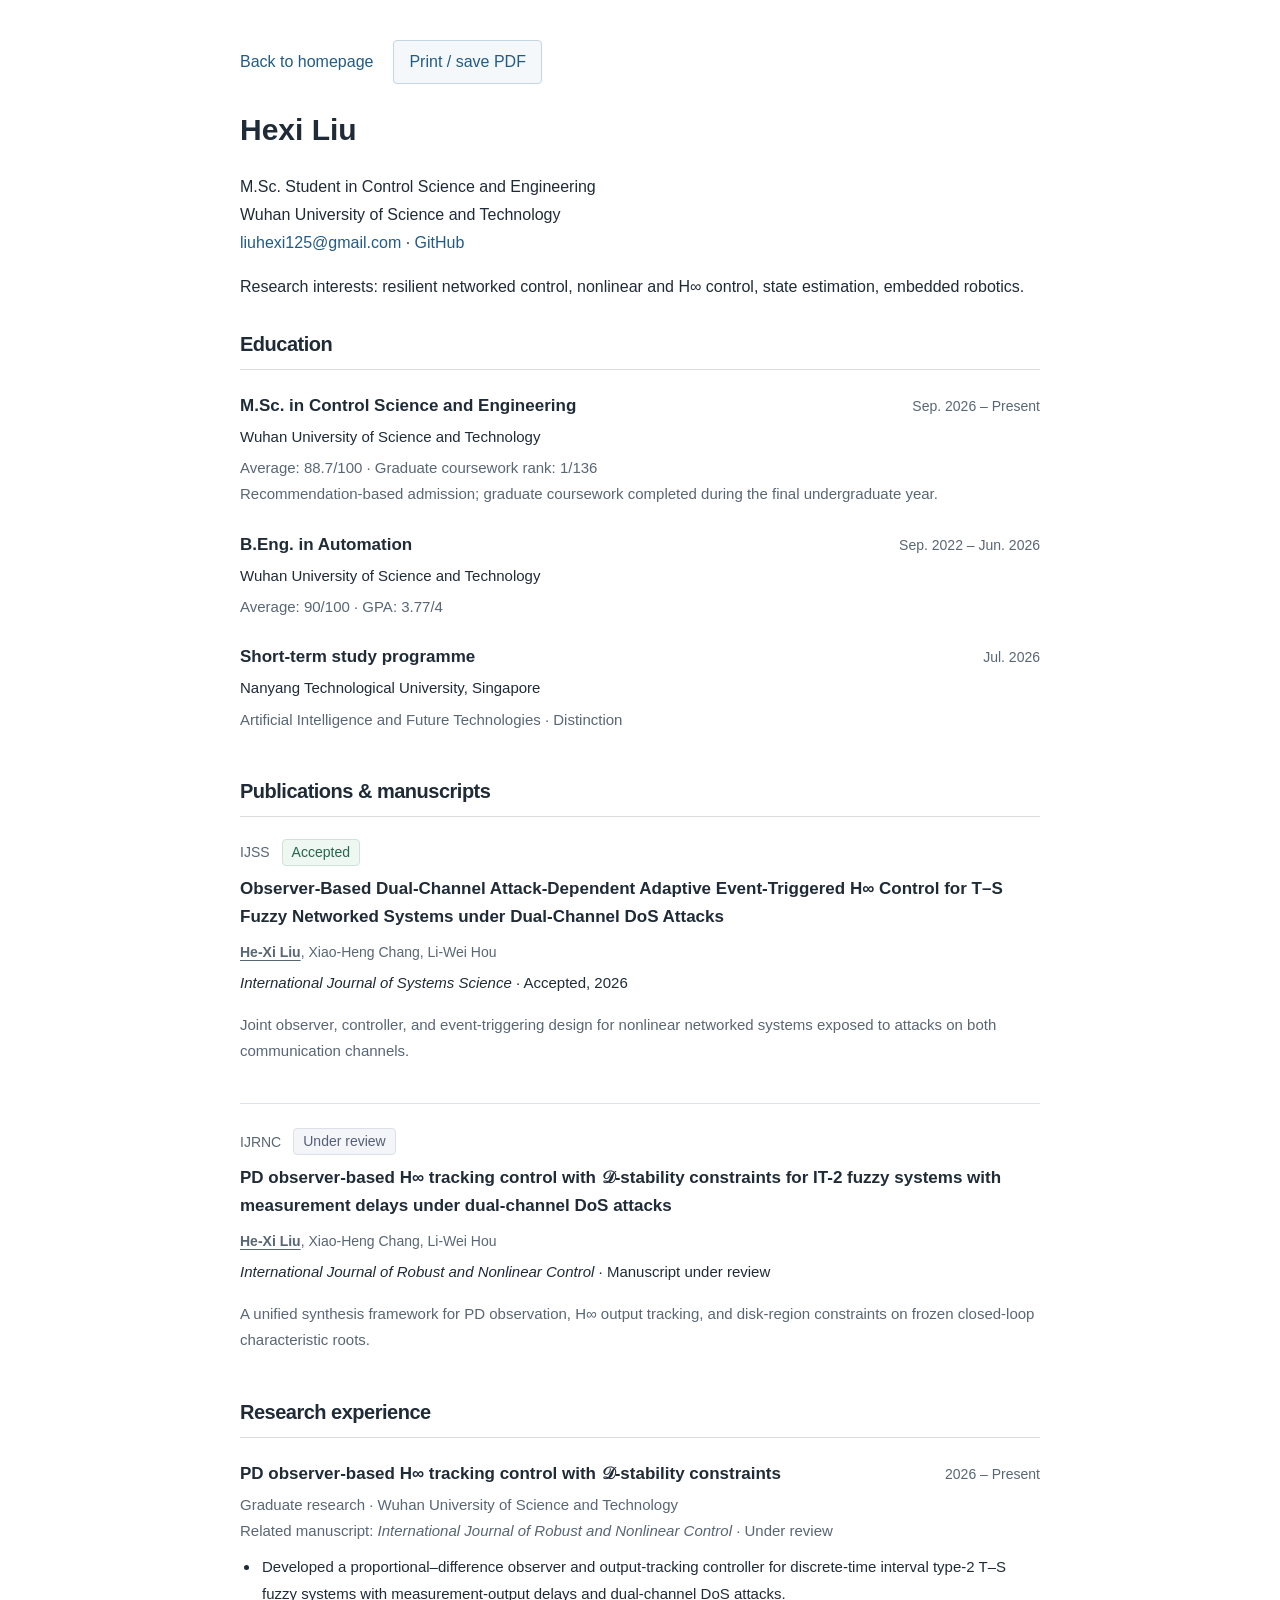
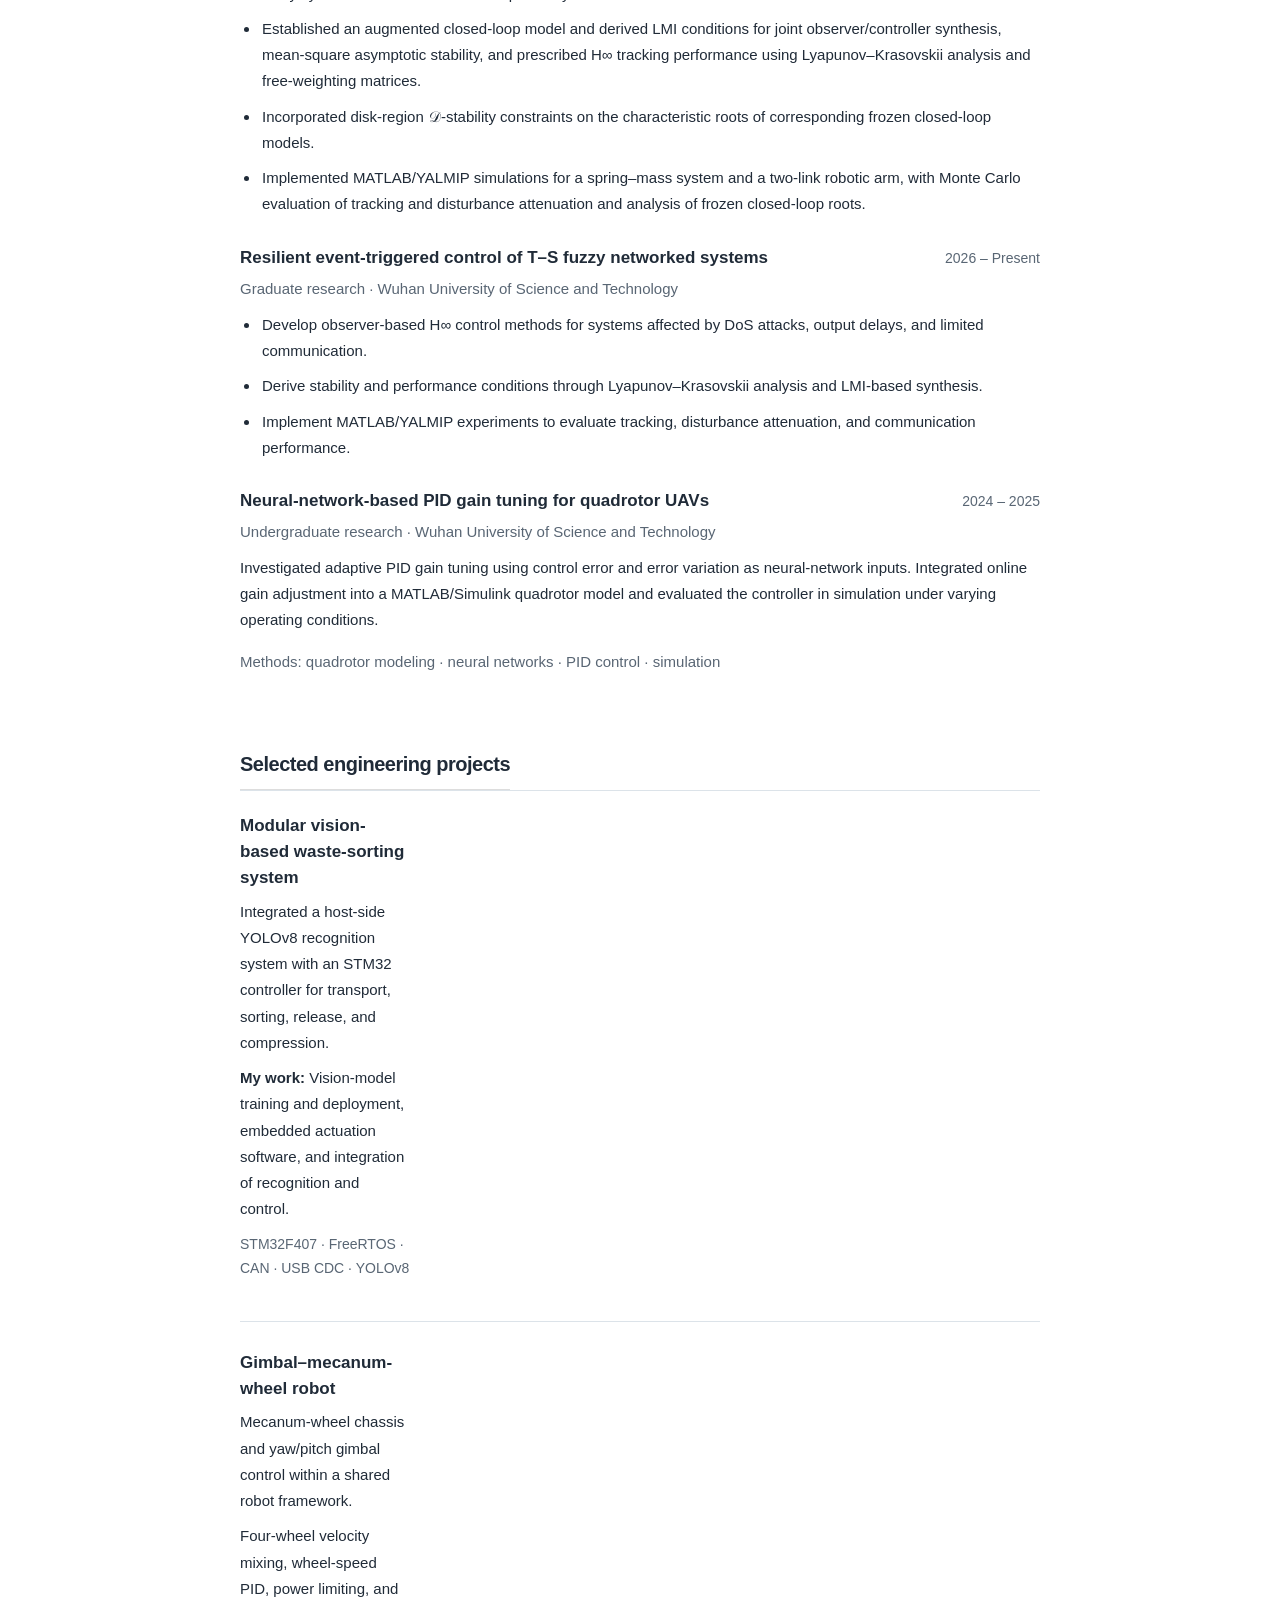
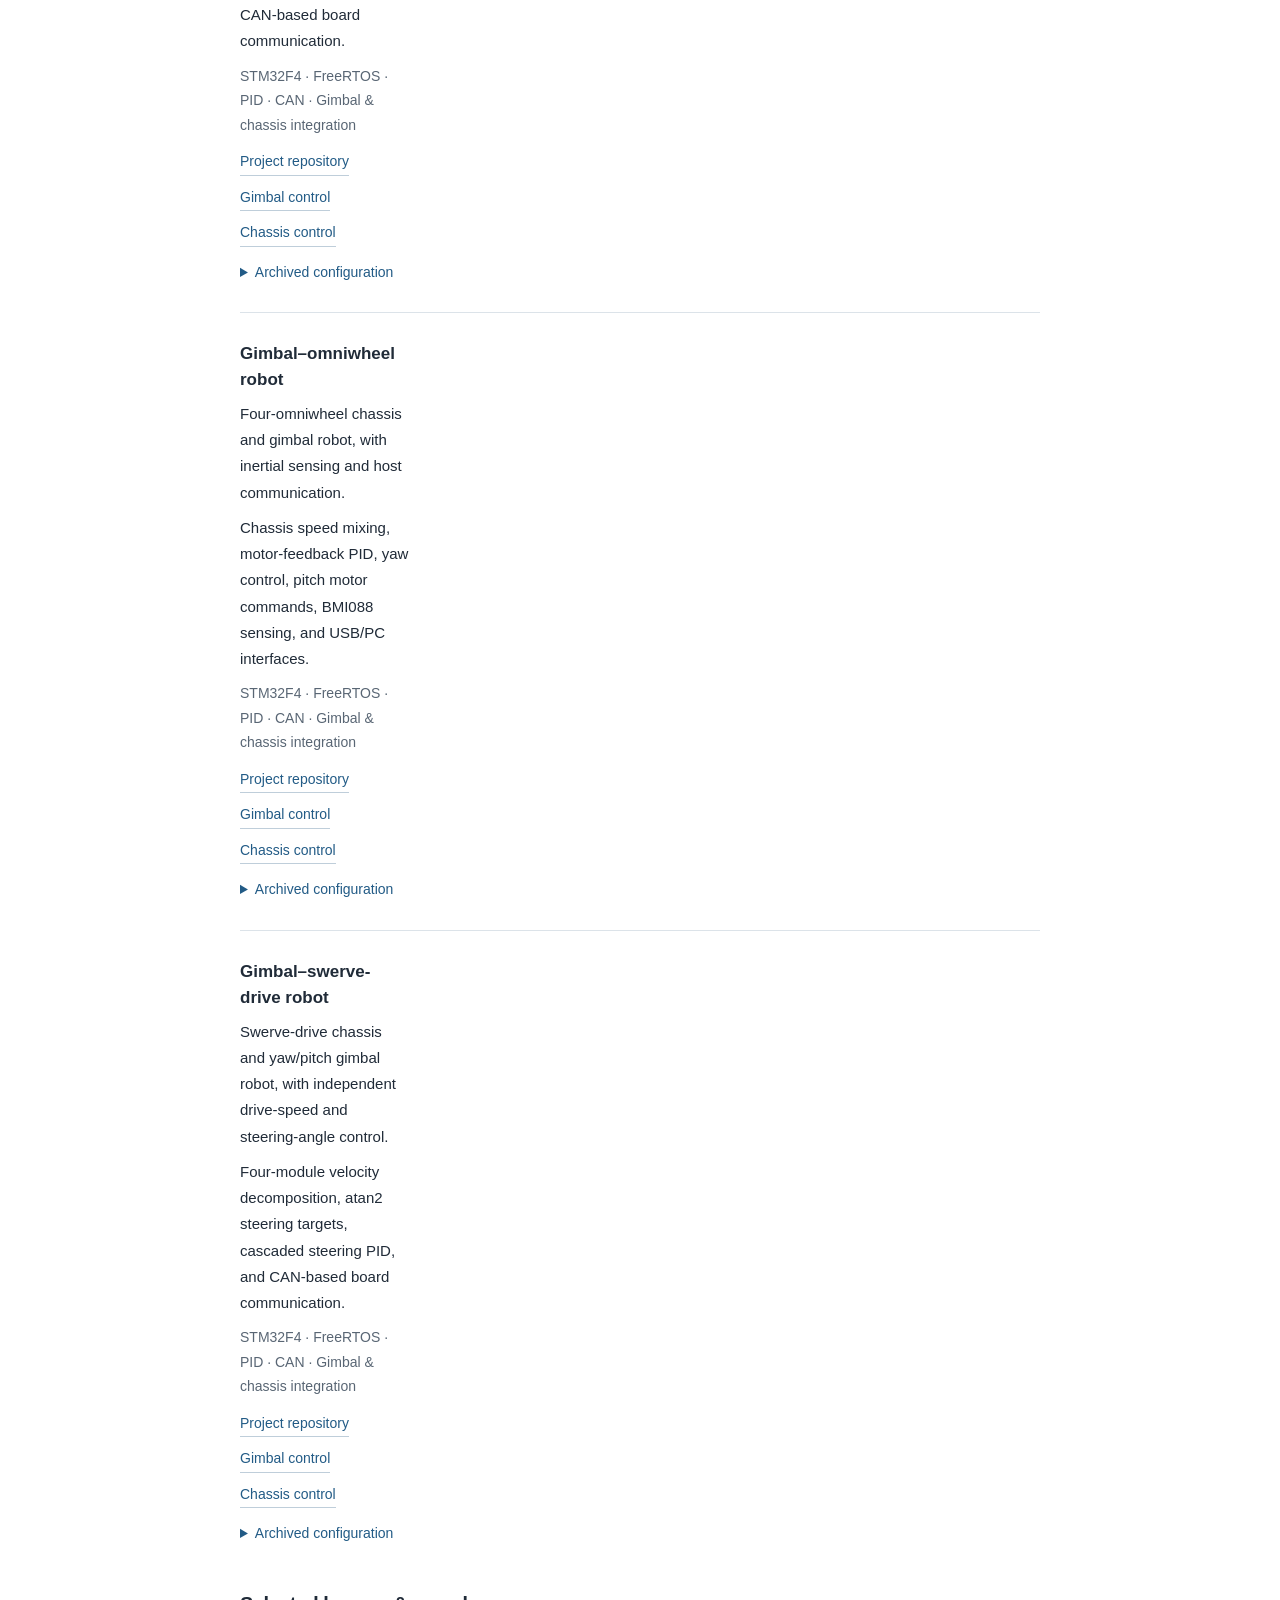
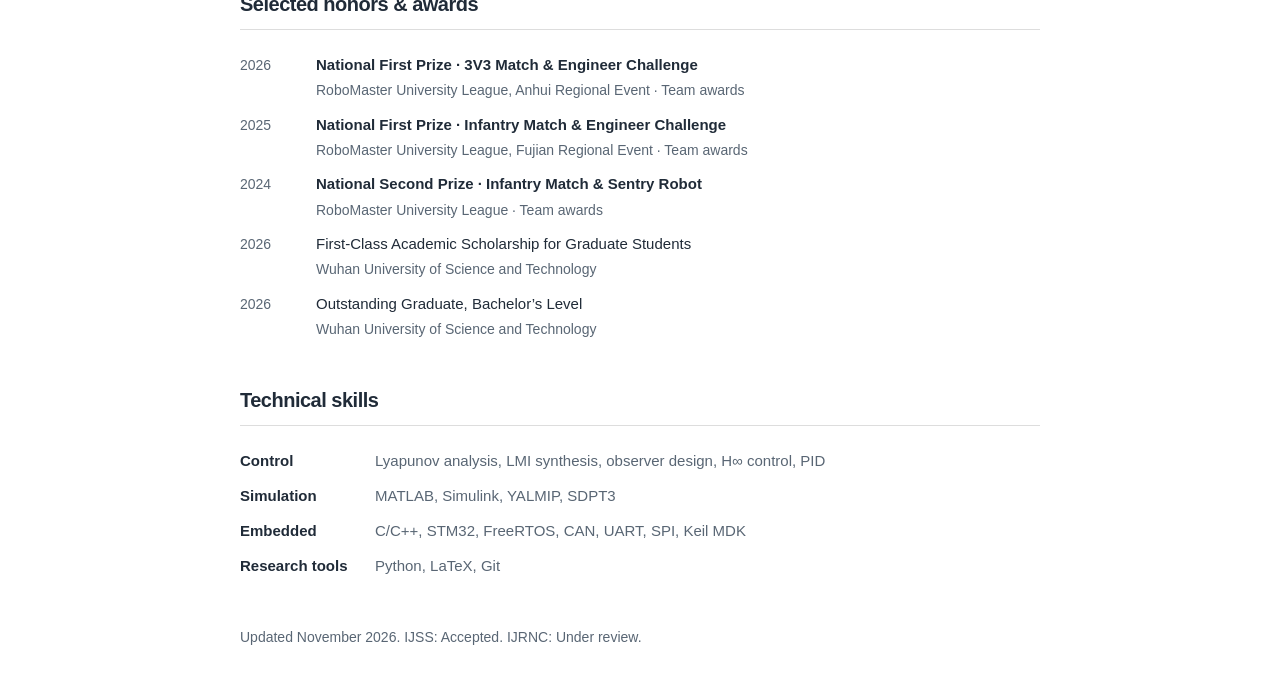
==== commit 7f293014: "Present three standalone gimbal and chassis robot projects" ====
--- a/cv.html
+++ b/cv.html
@@ -1,2 +1,2 @@
 <!DOCTYPE html>
-<html lang="en"><head><meta charset="utf-8"/><meta content="width=device-width,initial-scale=1" name="viewport"/><title>Hexi Liu | Curriculum Vitae</title><link href="style.css" rel="stylesheet"/><link href="assets/favicon.svg" rel="icon"/></head><body><main class="cv-page"><div class="cv-controls"><a href="index.html">Back to homepage</a><button onclick="window.print()">Print / save PDF</button></div><h1>Hexi Liu</h1><p>M.Sc. Student in Control Science and Engineering<br/>Wuhan University of Science and Technology<br/><a href="mailto:liuhexi125@gmail.com">liuhexi125@gmail.com</a> · <a href="https://github.com/JiraiyaMr">GitHub</a></p><p>Research interests: resilient networked control, nonlinear and H∞ control, state estimation, embedded robotics.</p><section class="section"><h2>Education</h2><article class="education"><div class="entry-head"><h3>M.Sc. in Control Science and Engineering</h3><time>Sep. 2026 – Present</time></div><p>Wuhan University of Science and Technology</p><p class="meta">Average: 88.7/100 · Graduate coursework rank: 1/136<br/>Recommendation-based admission; graduate coursework completed during the final undergraduate year.</p></article><article class="education"><div class="entry-head"><h3>B.Eng. in Automation</h3><time>Sep. 2022 – Jun. 2026</time></div><p>Wuhan University of Science and Technology</p><p class="meta">Average: 90/100 · GPA: 3.77/4</p></article><article class="education"><div class="entry-head"><h3>Short-term study programme</h3><time>Jul. 2026</time></div><p>Nanyang Technological University, Singapore</p><p class="meta">Artificial Intelligence and Future Technologies · Distinction</p></article></section><section class="section"><h2>Publications &amp; manuscripts</h2><article class="publication"><div class="pub-label">IJSS <span class="status">Accepted</span></div><h3>Observer-Based Dual-Channel Attack-Dependent Adaptive Event-Triggered H∞ Control for T–S Fuzzy Networked Systems under Dual-Channel DoS Attacks</h3><p class="authors"><strong>He-Xi Liu</strong>, Xiao-Heng Chang, Li-Wei Hou</p><p class="venue"><em>International Journal of Systems Science</em> · Accepted, 2026</p><p class="pub-description">Joint observer, controller, and event-triggering design for nonlinear networked systems exposed to attacks on both communication channels.</p></article><article class="publication"><div class="pub-label">IJRNC <span class="status review">Under review</span></div><h3>PD observer-based H∞ tracking control with 𝒟-stability constraints for IT-2 fuzzy systems with measurement delays under dual-channel DoS attacks</h3><p class="authors"><strong>He-Xi Liu</strong>, Xiao-Heng Chang, Li-Wei Hou</p><p class="venue"><em>International Journal of Robust and Nonlinear Control</em> · Manuscript under review</p><p class="pub-description">A unified synthesis framework for PD observation, H∞ output tracking, and disk-region constraints on frozen closed-loop characteristic roots.</p></article></section><section class="section"><h2>Research experience</h2><article class="experience"><div class="entry-head"><h3>PD observer-based H∞ tracking control with 𝒟-stability constraints</h3><time>2026 – Present</time></div><p class="meta">Graduate research · Wuhan University of Science and Technology<br>Related manuscript: <em>International Journal of Robust and Nonlinear Control</em> · Under review</p><ul><li>Developed a proportional–difference observer and output-tracking controller for discrete-time interval type-2 T–S fuzzy systems with measurement-output delays and dual-channel DoS attacks.</li><li>Established an augmented closed-loop model and derived LMI conditions for joint observer/controller synthesis, mean-square asymptotic stability, and prescribed H∞ tracking performance using Lyapunov–Krasovskii analysis and free-weighting matrices.</li><li>Incorporated disk-region 𝒟-stability constraints on the characteristic roots of corresponding frozen closed-loop models.</li><li>Implemented MATLAB/YALMIP simulations for a spring–mass system and a two-link robotic arm, with Monte Carlo evaluation of tracking and disturbance attenuation and analysis of frozen closed-loop roots.</li></ul></article><article class="experience"><div class="entry-head"><h3>Resilient event-triggered control of T–S fuzzy networked systems</h3><time>2026 – Present</time></div><p class="meta">Graduate research · Wuhan University of Science and Technology</p><ul><li>Develop observer-based H∞ control methods for systems affected by DoS attacks, output delays, and limited communication.</li><li>Derive stability and performance conditions through Lyapunov–Krasovskii analysis and LMI-based synthesis.</li><li>Implement MATLAB/YALMIP experiments to evaluate tracking, disturbance attenuation, and communication performance.</li></ul></article><article class="experience"><div class="entry-head"><h3>Neural-network-based PID gain tuning for quadrotor UAVs</h3><time>2024 – 2025</time></div><p class="meta">Undergraduate research · Wuhan University of Science and Technology</p><p>Investigated adaptive PID gain tuning using control error and error variation as neural-network inputs. Integrated online gain adjustment into a MATLAB/Simulink quadrotor model and evaluated the controller in simulation under varying operating conditions.</p><p class="meta">Methods: quadrotor modeling · neural networks · PID control · simulation</p></article></section><section class="section"><div class="section-heading"><h2>Selected engineering projects</h2></div><article class="project"><div><h3>Modular vision-based waste-sorting system</h3><p>Integrated a host-side YOLOv8 recognition system with an STM32 controller for transport, sorting, release, and compression.</p><p><strong>My work:</strong> Vision-model training and deployment, embedded actuation software, and integration of recognition and control.</p><p class="stack">STM32F407 · FreeRTOS · CAN · USB CDC · YOLOv8</p></div></article><article class="project"><div><h3>RoboMaster mobile robot control</h3><p>Embedded control work across mecanum-wheel, omnidirectional, and swerve-drive platforms, combining kinematics, motor feedback, and real-time communication.</p><p><strong>My work:</strong> Chassis application software, encoder-based PID control, CAN integration, and SBUS control-mode handling.</p><p class="stack">STM32F4 · FreeRTOS · PID · CAN · SBUS</p></div></article><article class="project"><div><h3>RoboMaster gimbal &amp; projectile-launching system</h3><p>Embedded control development for a robotic gimbal and launching mechanism, with real-time motor control and distributed subsystem communication.</p><p><strong>My work:</strong> Gimbal and launching control software on STM32F4/FreeRTOS, PID loops, inertial-measurement processing, and CAN-based subsystem integration.</p><p class="stack">STM32F4 · FreeRTOS · PID · IMU · CAN</p></div></article></section><section class="section"><h2>Selected honors &amp; awards</h2><ul class="award-list"><li><time>2026</time><div><strong>National First Prize · 3V3 Match &amp; Engineer Challenge</strong><small>RoboMaster University League, Anhui Regional Event · Team awards</small></div></li><li><time>2025</time><div><strong>National First Prize · Infantry Match &amp; Engineer Challenge</strong><small>RoboMaster University League, Fujian Regional Event · Team awards</small></div></li><li><time>2024</time><div><strong>National Second Prize · Infantry Match &amp; Sentry Robot</strong><small>RoboMaster University League · Team awards</small></div></li><li><time>2026</time><div>First-Class Academic Scholarship for Graduate Students<small>Wuhan University of Science and Technology</small></div></li><li><time>2026</time><div>Outstanding Graduate, Bachelor’s Level<small>Wuhan University of Science and Technology</small></div></li></ul></section><section class="section"><h2>Technical skills</h2><dl class="skills"><dt>Control</dt><dd>Lyapunov analysis, LMI synthesis, observer design, H∞ control, PID</dd><dt>Simulation</dt><dd>MATLAB, Simulink, YALMIP, SDPT3</dd><dt>Embedded</dt><dd>C/C++, STM32, FreeRTOS, CAN, UART, SPI, Keil MDK</dd><dt>Research tools</dt><dd>Python, LaTeX, Git</dd></dl></section><p class="meta">Updated November 2026. IJSS: Accepted. IJRNC: Under review.</p></main></body></html>+<html lang="en"><head><meta charset="utf-8"/><meta content="width=device-width,initial-scale=1" name="viewport"/><title>Hexi Liu | Curriculum Vitae</title><link href="style.css" rel="stylesheet"/><link href="assets/favicon.svg" rel="icon"/></head><body><main class="cv-page"><div class="cv-controls"><a href="index.html">Back to homepage</a><button onclick="window.print()">Print / save PDF</button></div><h1>Hexi Liu</h1><p>M.Sc. Student in Control Science and Engineering<br/>Wuhan University of Science and Technology<br/><a href="mailto:liuhexi125@gmail.com">liuhexi125@gmail.com</a> · <a href="https://github.com/JiraiyaMr">GitHub</a></p><p>Research interests: resilient networked control, nonlinear and H∞ control, state estimation, embedded robotics.</p><section class="section"><h2>Education</h2><article class="education"><div class="entry-head"><h3>M.Sc. in Control Science and Engineering</h3><time>Sep. 2026 – Present</time></div><p>Wuhan University of Science and Technology</p><p class="meta">Average: 88.7/100 · Graduate coursework rank: 1/136<br/>Recommendation-based admission; graduate coursework completed during the final undergraduate year.</p></article><article class="education"><div class="entry-head"><h3>B.Eng. in Automation</h3><time>Sep. 2022 – Jun. 2026</time></div><p>Wuhan University of Science and Technology</p><p class="meta">Average: 90/100 · GPA: 3.77/4</p></article><article class="education"><div class="entry-head"><h3>Short-term study programme</h3><time>Jul. 2026</time></div><p>Nanyang Technological University, Singapore</p><p class="meta">Artificial Intelligence and Future Technologies · Distinction</p></article></section><section class="section"><h2>Publications &amp; manuscripts</h2><article class="publication"><div class="pub-label">IJSS <span class="status">Accepted</span></div><h3>Observer-Based Dual-Channel Attack-Dependent Adaptive Event-Triggered H∞ Control for T–S Fuzzy Networked Systems under Dual-Channel DoS Attacks</h3><p class="authors"><strong>He-Xi Liu</strong>, Xiao-Heng Chang, Li-Wei Hou</p><p class="venue"><em>International Journal of Systems Science</em> · Accepted, 2026</p><p class="pub-description">Joint observer, controller, and event-triggering design for nonlinear networked systems exposed to attacks on both communication channels.</p></article><article class="publication"><div class="pub-label">IJRNC <span class="status review">Under review</span></div><h3>PD observer-based H∞ tracking control with 𝒟-stability constraints for IT-2 fuzzy systems with measurement delays under dual-channel DoS attacks</h3><p class="authors"><strong>He-Xi Liu</strong>, Xiao-Heng Chang, Li-Wei Hou</p><p class="venue"><em>International Journal of Robust and Nonlinear Control</em> · Manuscript under review</p><p class="pub-description">A unified synthesis framework for PD observation, H∞ output tracking, and disk-region constraints on frozen closed-loop characteristic roots.</p></article></section><section class="section"><h2>Research experience</h2><article class="experience"><div class="entry-head"><h3>PD observer-based H∞ tracking control with 𝒟-stability constraints</h3><time>2026 – Present</time></div><p class="meta">Graduate research · Wuhan University of Science and Technology<br>Related manuscript: <em>International Journal of Robust and Nonlinear Control</em> · Under review</p><ul><li>Developed a proportional–difference observer and output-tracking controller for discrete-time interval type-2 T–S fuzzy systems with measurement-output delays and dual-channel DoS attacks.</li><li>Established an augmented closed-loop model and derived LMI conditions for joint observer/controller synthesis, mean-square asymptotic stability, and prescribed H∞ tracking performance using Lyapunov–Krasovskii analysis and free-weighting matrices.</li><li>Incorporated disk-region 𝒟-stability constraints on the characteristic roots of corresponding frozen closed-loop models.</li><li>Implemented MATLAB/YALMIP simulations for a spring–mass system and a two-link robotic arm, with Monte Carlo evaluation of tracking and disturbance attenuation and analysis of frozen closed-loop roots.</li></ul></article><article class="experience"><div class="entry-head"><h3>Resilient event-triggered control of T–S fuzzy networked systems</h3><time>2026 – Present</time></div><p class="meta">Graduate research · Wuhan University of Science and Technology</p><ul><li>Develop observer-based H∞ control methods for systems affected by DoS attacks, output delays, and limited communication.</li><li>Derive stability and performance conditions through Lyapunov–Krasovskii analysis and LMI-based synthesis.</li><li>Implement MATLAB/YALMIP experiments to evaluate tracking, disturbance attenuation, and communication performance.</li></ul></article><article class="experience"><div class="entry-head"><h3>Neural-network-based PID gain tuning for quadrotor UAVs</h3><time>2024 – 2025</time></div><p class="meta">Undergraduate research · Wuhan University of Science and Technology</p><p>Investigated adaptive PID gain tuning using control error and error variation as neural-network inputs. Integrated online gain adjustment into a MATLAB/Simulink quadrotor model and evaluated the controller in simulation under varying operating conditions.</p><p class="meta">Methods: quadrotor modeling · neural networks · PID control · simulation</p></article></section><section class="section"><div class="section-heading"><h2>Selected engineering projects</h2></div><article class="project"><div><h3>Modular vision-based waste-sorting system</h3><p>Integrated a host-side YOLOv8 recognition system with an STM32 controller for transport, sorting, release, and compression.</p><p><strong>My work:</strong> Vision-model training and deployment, embedded actuation software, and integration of recognition and control.</p><p class="stack">STM32F407 · FreeRTOS · CAN · USB CDC · YOLOv8</p></div></article><article class="project"><div><h3>Gimbal–mecanum-wheel robot</h3><p>Mecanum-wheel chassis and yaw/pitch gimbal control within a shared robot framework.</p><p>Four-wheel velocity mixing, wheel-speed PID, power limiting, and CAN-based board communication.</p><p class="stack">STM32F4 · FreeRTOS · PID · CAN · Gimbal &amp; chassis integration</p><div class="links"><a href="https://github.com/JiraiyaMr/gimbal-mecanum-robot">Project repository</a><a href="https://github.com/JiraiyaMr/gimbal-mecanum-robot/blob/main/firmware/Application/gimbal.c">Gimbal control</a><a href="https://github.com/JiraiyaMr/gimbal-mecanum-robot/blob/main/firmware/Application/chassis.c">Chassis control</a></div><details><summary>Archived configuration</summary><div class="abstract">The archived startup enables chassis-side control, INS, CAN command reception, and referee tasks; gimbal and robot-command task creation is commented out. Original vendor, team, and upstream algorithm attribution is retained.</div></details></div></article><article class="project"><div><h3>Gimbal–omniwheel robot</h3><p>Four-omniwheel chassis and gimbal robot, with inertial sensing and host communication.</p><p>Chassis speed mixing, motor-feedback PID, yaw control, pitch motor commands, BMI088 sensing, and USB/PC interfaces.</p><p class="stack">STM32F4 · FreeRTOS · PID · CAN · Gimbal &amp; chassis integration</p><div class="links"><a href="https://github.com/JiraiyaMr/gimbal-omniwheel-robot">Project repository</a><a href="https://github.com/JiraiyaMr/gimbal-omniwheel-robot/blob/main/firmware/Application/gimbal.c">Gimbal control</a><a href="https://github.com/JiraiyaMr/gimbal-omniwheel-robot/blob/main/firmware/Application/chassis.c">Chassis control</a></div><details><summary>Archived configuration</summary><div class="abstract">The platform is identified from the original archive and the owner’s O-layout hardware. The archived startup enables INS/PC/USB tasks; chassis and gimbal task creation is commented out. Wheel mapping and motion coefficients must match the physical chassis. Original vendor, team, and upstream algorithm attribution is retained.</div></details></div></article><article class="project"><div><h3>Gimbal–swerve-drive robot</h3><p>Swerve-drive chassis and yaw/pitch gimbal robot, with independent drive-speed and steering-angle control.</p><p>Four-module velocity decomposition, atan2 steering targets, cascaded steering PID, and CAN-based board communication.</p><p class="stack">STM32F4 · FreeRTOS · PID · CAN · Gimbal &amp; chassis integration</p><div class="links"><a href="https://github.com/JiraiyaMr/gimbal-swerve-robot">Project repository</a><a href="https://github.com/JiraiyaMr/gimbal-swerve-robot/blob/main/firmware/Applications/gimbal.c">Gimbal control</a><a href="https://github.com/JiraiyaMr/gimbal-swerve-robot/blob/main/firmware/Applications/chassis.c">Chassis control</a></div><details><summary>Archived configuration</summary><div class="abstract">The archived startup enables chassis, steering, and CAN command reception; gimbal and robot-command task creation is commented out. Original vendor, team, and upstream algorithm attribution is retained.</div></details></div></article></section><section class="section"><h2>Selected honors &amp; awards</h2><ul class="award-list"><li><time>2026</time><div><strong>National First Prize · 3V3 Match &amp; Engineer Challenge</strong><small>RoboMaster University League, Anhui Regional Event · Team awards</small></div></li><li><time>2025</time><div><strong>National First Prize · Infantry Match &amp; Engineer Challenge</strong><small>RoboMaster University League, Fujian Regional Event · Team awards</small></div></li><li><time>2024</time><div><strong>National Second Prize · Infantry Match &amp; Sentry Robot</strong><small>RoboMaster University League · Team awards</small></div></li><li><time>2026</time><div>First-Class Academic Scholarship for Graduate Students<small>Wuhan University of Science and Technology</small></div></li><li><time>2026</time><div>Outstanding Graduate, Bachelor’s Level<small>Wuhan University of Science and Technology</small></div></li></ul></section><section class="section"><h2>Technical skills</h2><dl class="skills"><dt>Control</dt><dd>Lyapunov analysis, LMI synthesis, observer design, H∞ control, PID</dd><dt>Simulation</dt><dd>MATLAB, Simulink, YALMIP, SDPT3</dd><dt>Embedded</dt><dd>C/C++, STM32, FreeRTOS, CAN, UART, SPI, Keil MDK</dd><dt>Research tools</dt><dd>Python, LaTeX, Git</dd></dl></section><p class="meta">Updated November 2026. IJSS: Accepted. IJRNC: Under review.</p></main></body></html>
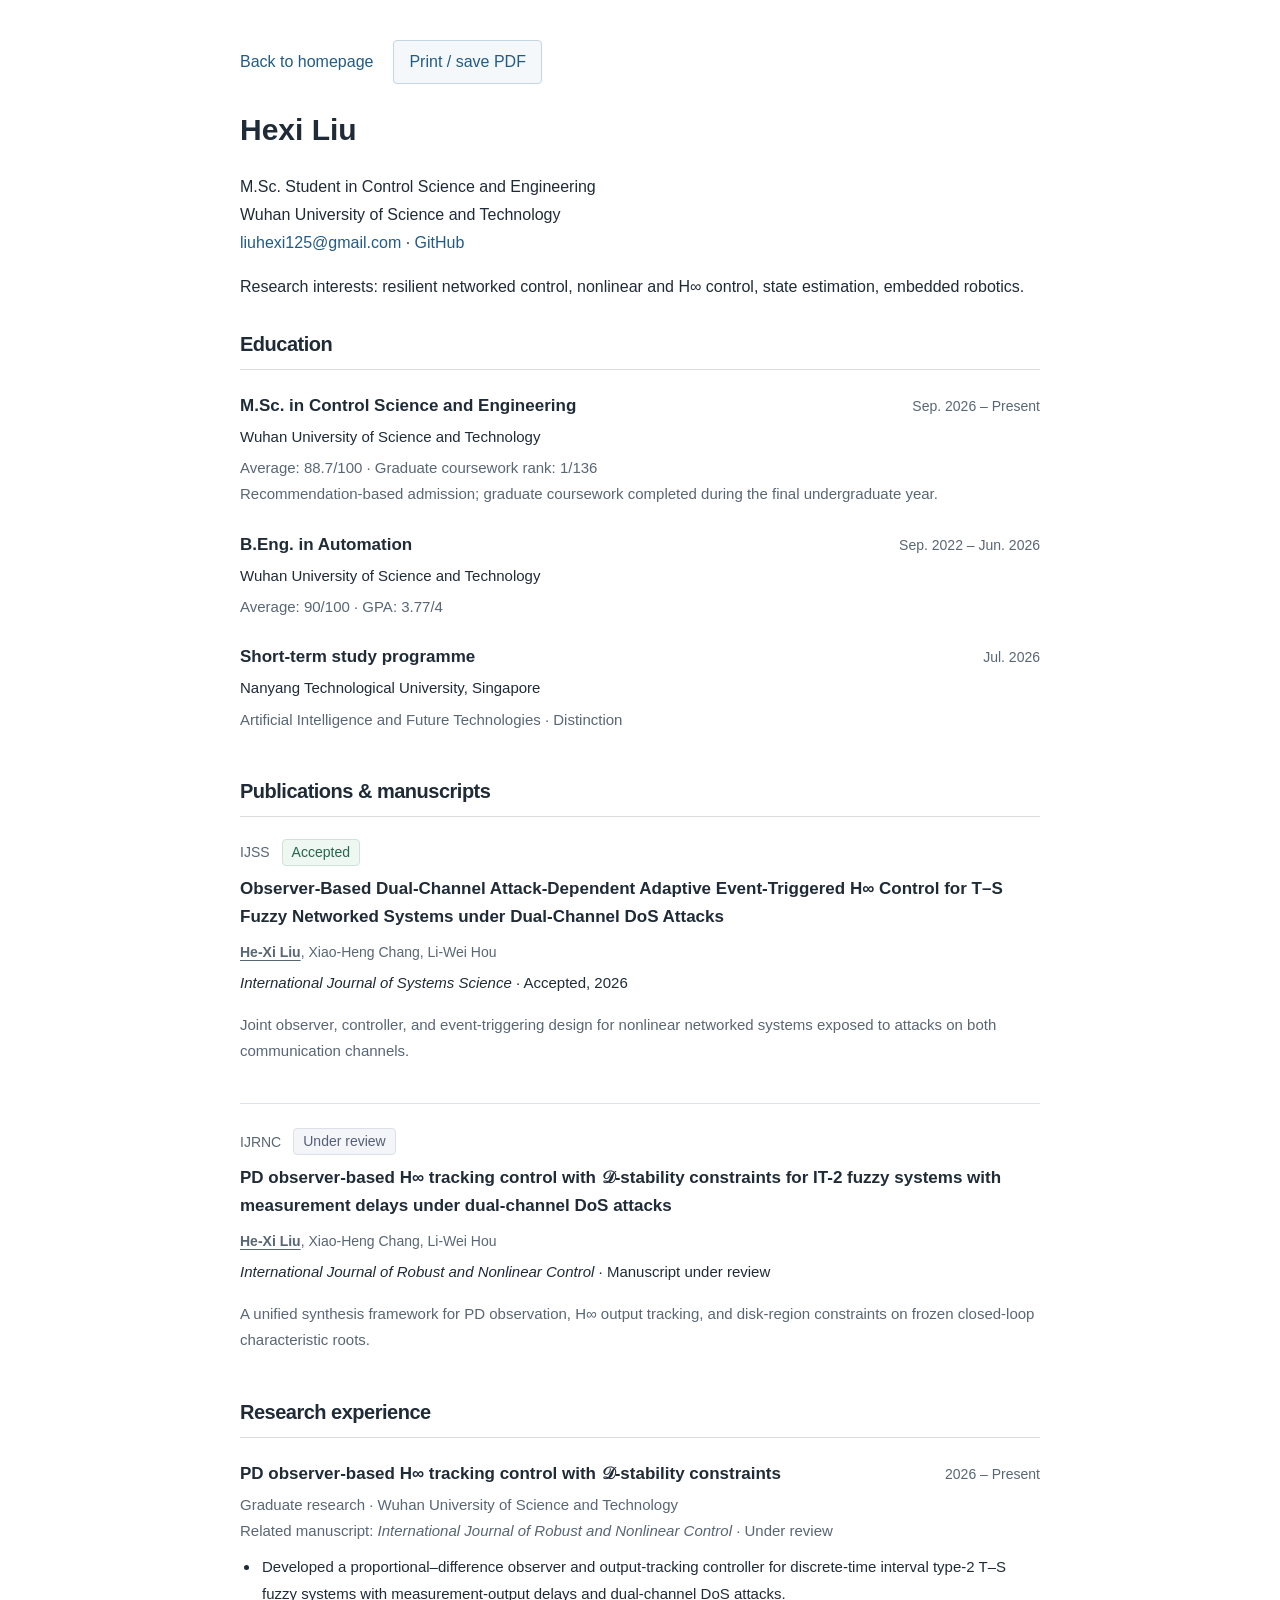
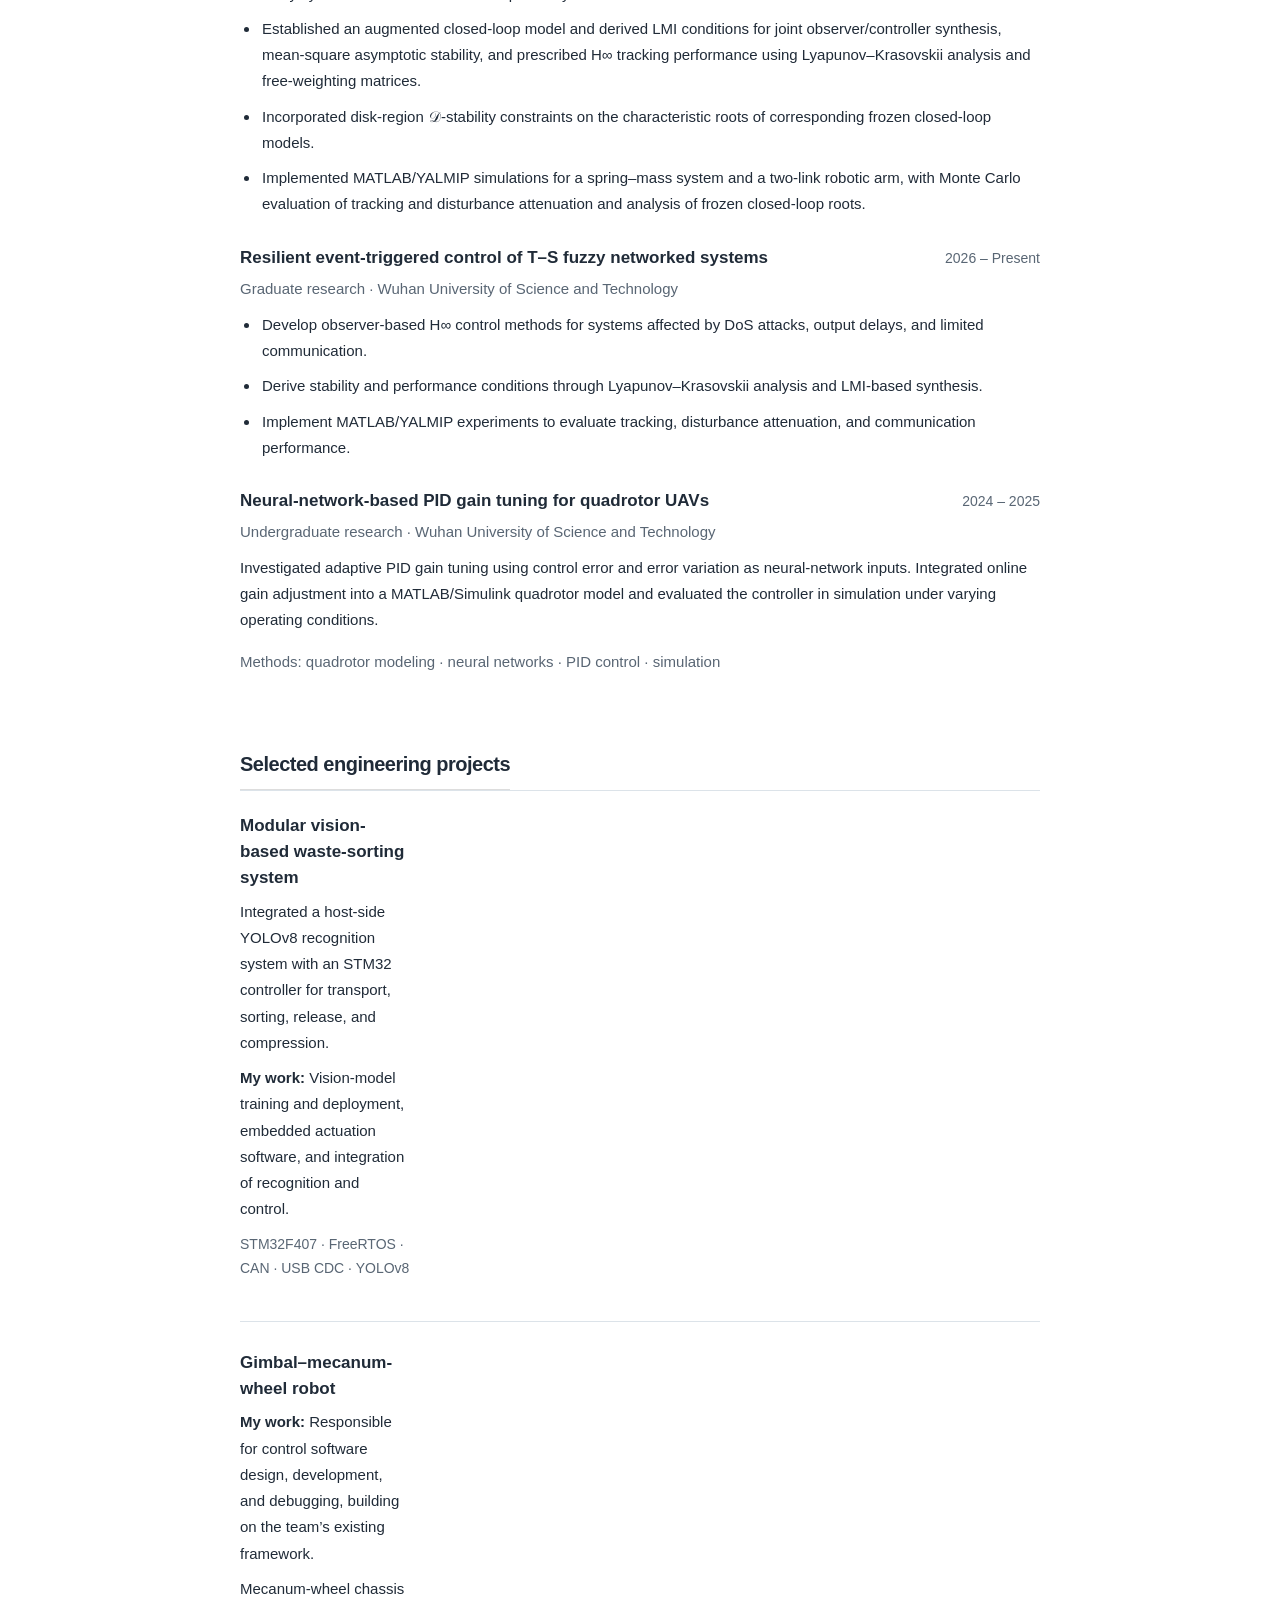
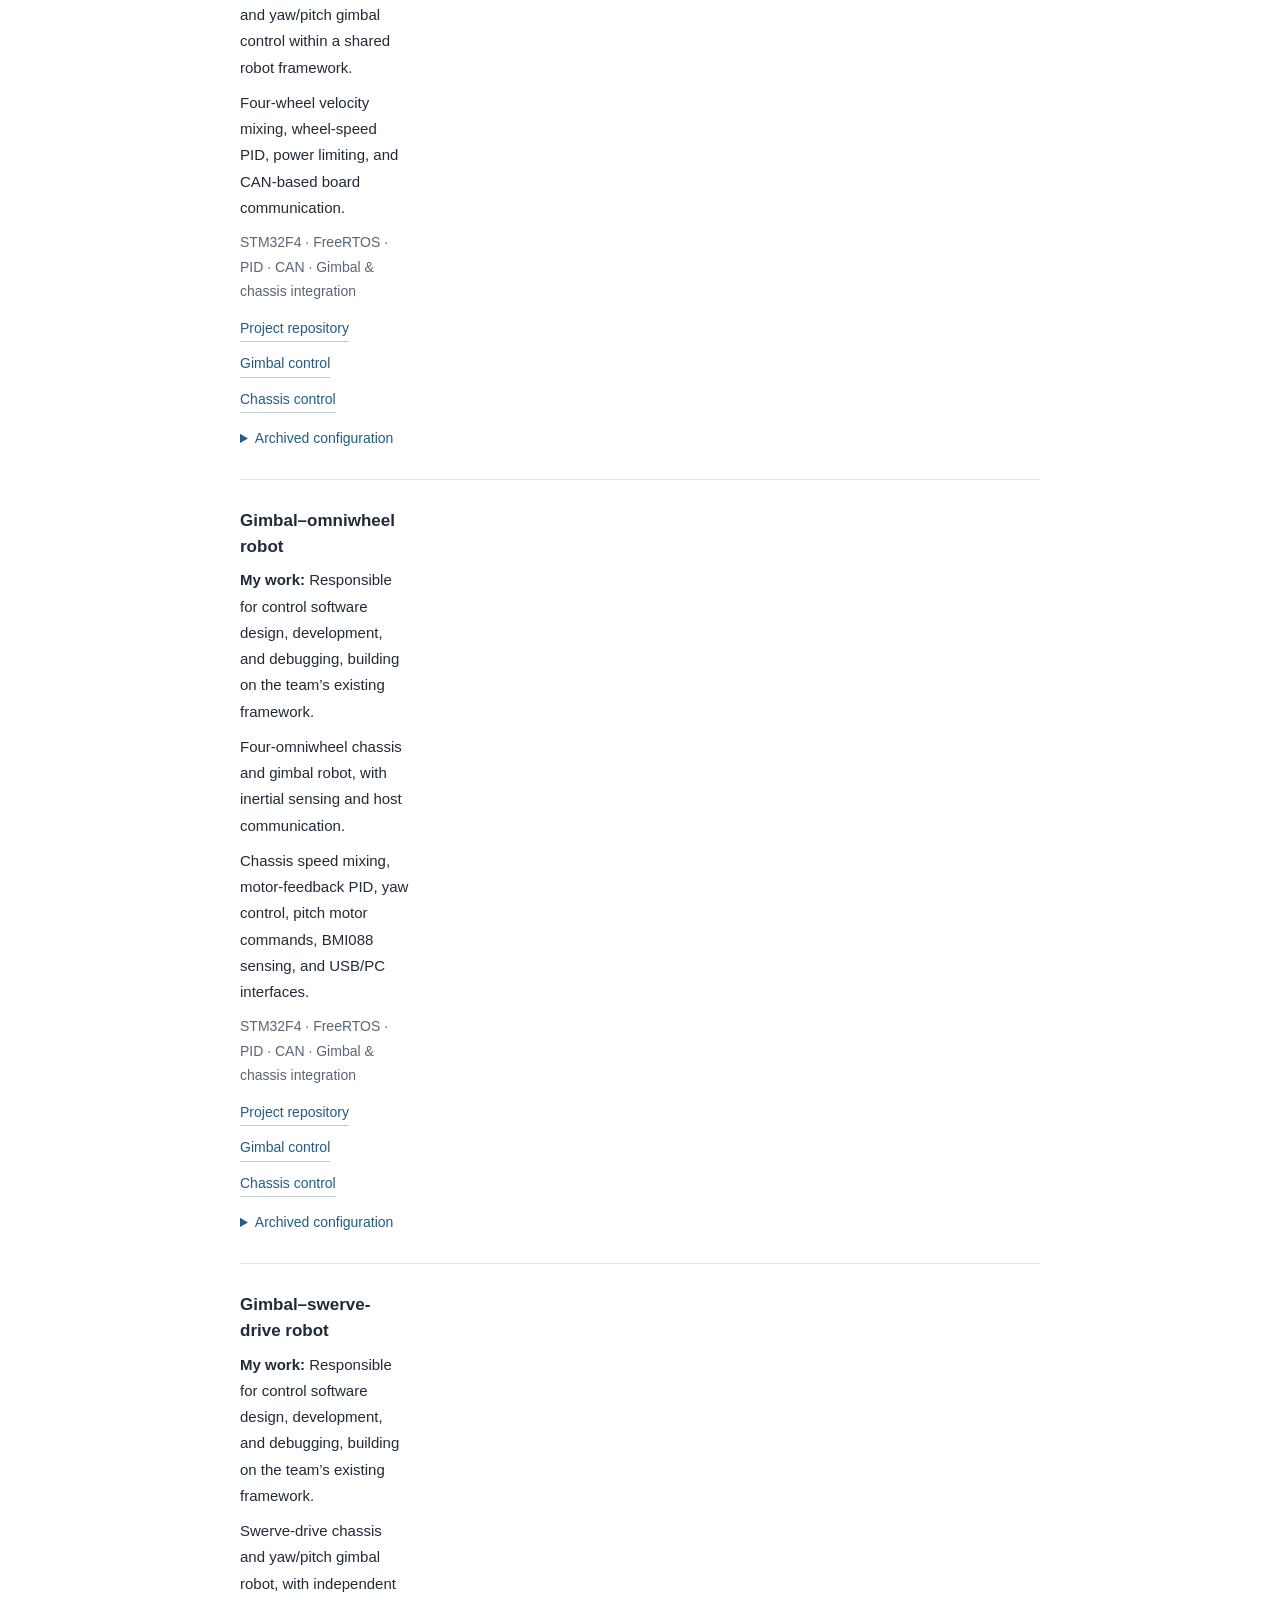
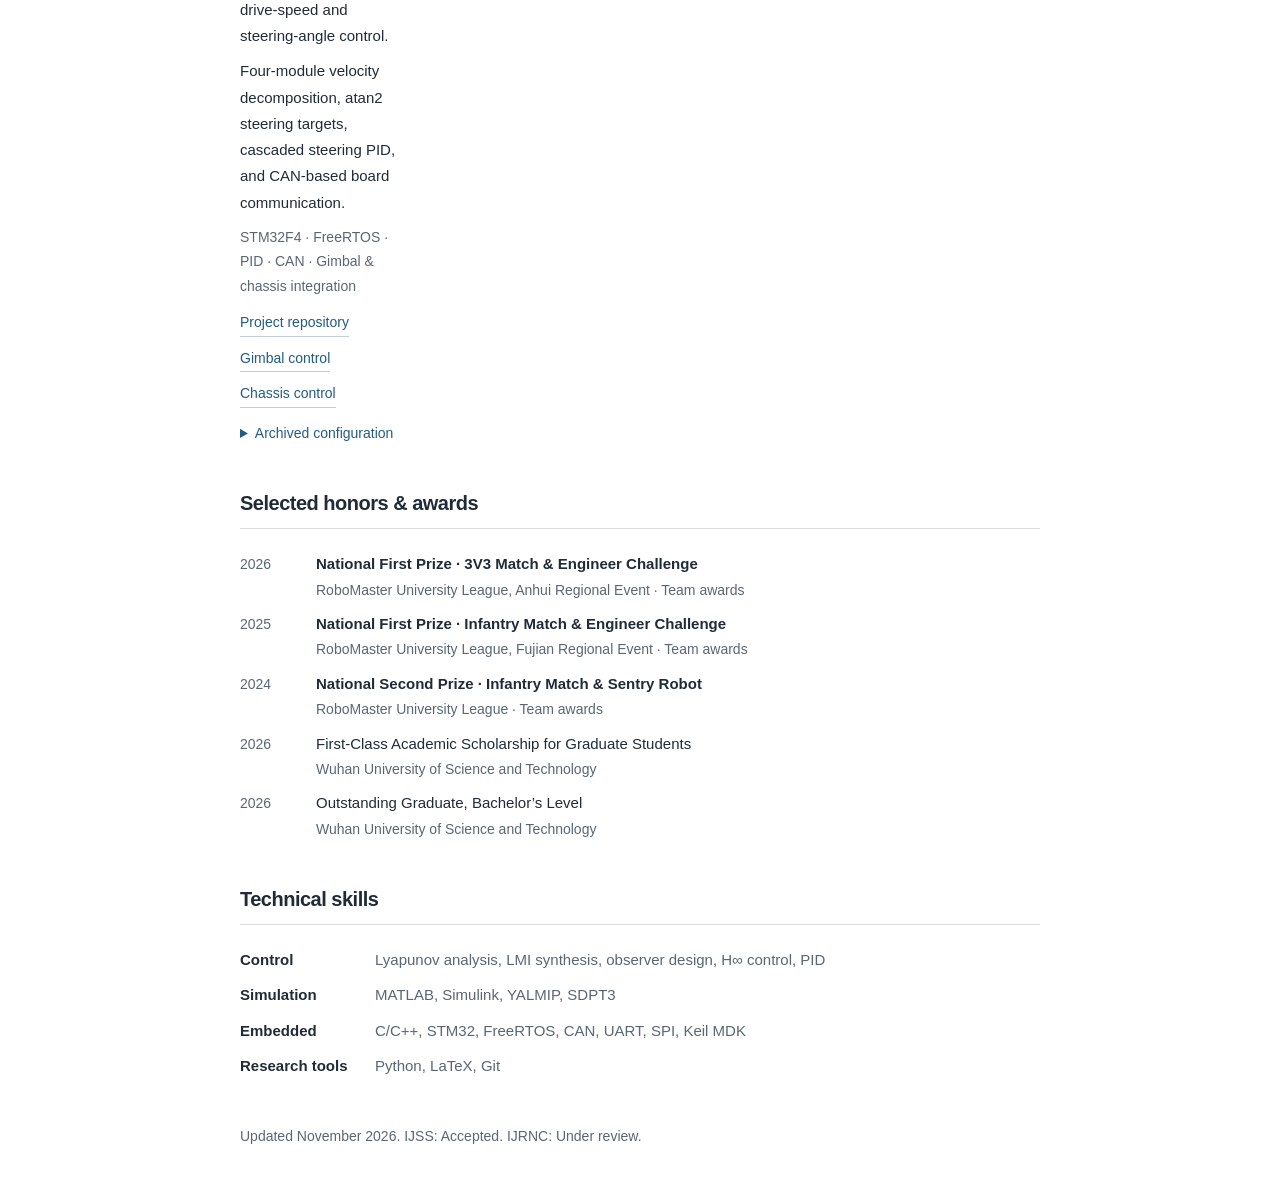
==== commit b864082d: "Clarify personal responsibility for robot software development on team framework" ====
--- a/cv.html
+++ b/cv.html
@@ -1,2 +1,2 @@
 <!DOCTYPE html>
-<html lang="en"><head><meta charset="utf-8"/><meta content="width=device-width,initial-scale=1" name="viewport"/><title>Hexi Liu | Curriculum Vitae</title><link href="style.css" rel="stylesheet"/><link href="assets/favicon.svg" rel="icon"/></head><body><main class="cv-page"><div class="cv-controls"><a href="index.html">Back to homepage</a><button onclick="window.print()">Print / save PDF</button></div><h1>Hexi Liu</h1><p>M.Sc. Student in Control Science and Engineering<br/>Wuhan University of Science and Technology<br/><a href="mailto:liuhexi125@gmail.com">liuhexi125@gmail.com</a> · <a href="https://github.com/JiraiyaMr">GitHub</a></p><p>Research interests: resilient networked control, nonlinear and H∞ control, state estimation, embedded robotics.</p><section class="section"><h2>Education</h2><article class="education"><div class="entry-head"><h3>M.Sc. in Control Science and Engineering</h3><time>Sep. 2026 – Present</time></div><p>Wuhan University of Science and Technology</p><p class="meta">Average: 88.7/100 · Graduate coursework rank: 1/136<br/>Recommendation-based admission; graduate coursework completed during the final undergraduate year.</p></article><article class="education"><div class="entry-head"><h3>B.Eng. in Automation</h3><time>Sep. 2022 – Jun. 2026</time></div><p>Wuhan University of Science and Technology</p><p class="meta">Average: 90/100 · GPA: 3.77/4</p></article><article class="education"><div class="entry-head"><h3>Short-term study programme</h3><time>Jul. 2026</time></div><p>Nanyang Technological University, Singapore</p><p class="meta">Artificial Intelligence and Future Technologies · Distinction</p></article></section><section class="section"><h2>Publications &amp; manuscripts</h2><article class="publication"><div class="pub-label">IJSS <span class="status">Accepted</span></div><h3>Observer-Based Dual-Channel Attack-Dependent Adaptive Event-Triggered H∞ Control for T–S Fuzzy Networked Systems under Dual-Channel DoS Attacks</h3><p class="authors"><strong>He-Xi Liu</strong>, Xiao-Heng Chang, Li-Wei Hou</p><p class="venue"><em>International Journal of Systems Science</em> · Accepted, 2026</p><p class="pub-description">Joint observer, controller, and event-triggering design for nonlinear networked systems exposed to attacks on both communication channels.</p></article><article class="publication"><div class="pub-label">IJRNC <span class="status review">Under review</span></div><h3>PD observer-based H∞ tracking control with 𝒟-stability constraints for IT-2 fuzzy systems with measurement delays under dual-channel DoS attacks</h3><p class="authors"><strong>He-Xi Liu</strong>, Xiao-Heng Chang, Li-Wei Hou</p><p class="venue"><em>International Journal of Robust and Nonlinear Control</em> · Manuscript under review</p><p class="pub-description">A unified synthesis framework for PD observation, H∞ output tracking, and disk-region constraints on frozen closed-loop characteristic roots.</p></article></section><section class="section"><h2>Research experience</h2><article class="experience"><div class="entry-head"><h3>PD observer-based H∞ tracking control with 𝒟-stability constraints</h3><time>2026 – Present</time></div><p class="meta">Graduate research · Wuhan University of Science and Technology<br>Related manuscript: <em>International Journal of Robust and Nonlinear Control</em> · Under review</p><ul><li>Developed a proportional–difference observer and output-tracking controller for discrete-time interval type-2 T–S fuzzy systems with measurement-output delays and dual-channel DoS attacks.</li><li>Established an augmented closed-loop model and derived LMI conditions for joint observer/controller synthesis, mean-square asymptotic stability, and prescribed H∞ tracking performance using Lyapunov–Krasovskii analysis and free-weighting matrices.</li><li>Incorporated disk-region 𝒟-stability constraints on the characteristic roots of corresponding frozen closed-loop models.</li><li>Implemented MATLAB/YALMIP simulations for a spring–mass system and a two-link robotic arm, with Monte Carlo evaluation of tracking and disturbance attenuation and analysis of frozen closed-loop roots.</li></ul></article><article class="experience"><div class="entry-head"><h3>Resilient event-triggered control of T–S fuzzy networked systems</h3><time>2026 – Present</time></div><p class="meta">Graduate research · Wuhan University of Science and Technology</p><ul><li>Develop observer-based H∞ control methods for systems affected by DoS attacks, output delays, and limited communication.</li><li>Derive stability and performance conditions through Lyapunov–Krasovskii analysis and LMI-based synthesis.</li><li>Implement MATLAB/YALMIP experiments to evaluate tracking, disturbance attenuation, and communication performance.</li></ul></article><article class="experience"><div class="entry-head"><h3>Neural-network-based PID gain tuning for quadrotor UAVs</h3><time>2024 – 2025</time></div><p class="meta">Undergraduate research · Wuhan University of Science and Technology</p><p>Investigated adaptive PID gain tuning using control error and error variation as neural-network inputs. Integrated online gain adjustment into a MATLAB/Simulink quadrotor model and evaluated the controller in simulation under varying operating conditions.</p><p class="meta">Methods: quadrotor modeling · neural networks · PID control · simulation</p></article></section><section class="section"><div class="section-heading"><h2>Selected engineering projects</h2></div><article class="project"><div><h3>Modular vision-based waste-sorting system</h3><p>Integrated a host-side YOLOv8 recognition system with an STM32 controller for transport, sorting, release, and compression.</p><p><strong>My work:</strong> Vision-model training and deployment, embedded actuation software, and integration of recognition and control.</p><p class="stack">STM32F407 · FreeRTOS · CAN · USB CDC · YOLOv8</p></div></article><article class="project"><div><h3>Gimbal–mecanum-wheel robot</h3><p>Mecanum-wheel chassis and yaw/pitch gimbal control within a shared robot framework.</p><p>Four-wheel velocity mixing, wheel-speed PID, power limiting, and CAN-based board communication.</p><p class="stack">STM32F4 · FreeRTOS · PID · CAN · Gimbal &amp; chassis integration</p><div class="links"><a href="https://github.com/JiraiyaMr/gimbal-mecanum-robot">Project repository</a><a href="https://github.com/JiraiyaMr/gimbal-mecanum-robot/blob/main/firmware/Application/gimbal.c">Gimbal control</a><a href="https://github.com/JiraiyaMr/gimbal-mecanum-robot/blob/main/firmware/Application/chassis.c">Chassis control</a></div><details><summary>Archived configuration</summary><div class="abstract">The archived startup enables chassis-side control, INS, CAN command reception, and referee tasks; gimbal and robot-command task creation is commented out. Original vendor, team, and upstream algorithm attribution is retained.</div></details></div></article><article class="project"><div><h3>Gimbal–omniwheel robot</h3><p>Four-omniwheel chassis and gimbal robot, with inertial sensing and host communication.</p><p>Chassis speed mixing, motor-feedback PID, yaw control, pitch motor commands, BMI088 sensing, and USB/PC interfaces.</p><p class="stack">STM32F4 · FreeRTOS · PID · CAN · Gimbal &amp; chassis integration</p><div class="links"><a href="https://github.com/JiraiyaMr/gimbal-omniwheel-robot">Project repository</a><a href="https://github.com/JiraiyaMr/gimbal-omniwheel-robot/blob/main/firmware/Application/gimbal.c">Gimbal control</a><a href="https://github.com/JiraiyaMr/gimbal-omniwheel-robot/blob/main/firmware/Application/chassis.c">Chassis control</a></div><details><summary>Archived configuration</summary><div class="abstract">The platform is identified from the original archive and the owner’s O-layout hardware. The archived startup enables INS/PC/USB tasks; chassis and gimbal task creation is commented out. Wheel mapping and motion coefficients must match the physical chassis. Original vendor, team, and upstream algorithm attribution is retained.</div></details></div></article><article class="project"><div><h3>Gimbal–swerve-drive robot</h3><p>Swerve-drive chassis and yaw/pitch gimbal robot, with independent drive-speed and steering-angle control.</p><p>Four-module velocity decomposition, atan2 steering targets, cascaded steering PID, and CAN-based board communication.</p><p class="stack">STM32F4 · FreeRTOS · PID · CAN · Gimbal &amp; chassis integration</p><div class="links"><a href="https://github.com/JiraiyaMr/gimbal-swerve-robot">Project repository</a><a href="https://github.com/JiraiyaMr/gimbal-swerve-robot/blob/main/firmware/Applications/gimbal.c">Gimbal control</a><a href="https://github.com/JiraiyaMr/gimbal-swerve-robot/blob/main/firmware/Applications/chassis.c">Chassis control</a></div><details><summary>Archived configuration</summary><div class="abstract">The archived startup enables chassis, steering, and CAN command reception; gimbal and robot-command task creation is commented out. Original vendor, team, and upstream algorithm attribution is retained.</div></details></div></article></section><section class="section"><h2>Selected honors &amp; awards</h2><ul class="award-list"><li><time>2026</time><div><strong>National First Prize · 3V3 Match &amp; Engineer Challenge</strong><small>RoboMaster University League, Anhui Regional Event · Team awards</small></div></li><li><time>2025</time><div><strong>National First Prize · Infantry Match &amp; Engineer Challenge</strong><small>RoboMaster University League, Fujian Regional Event · Team awards</small></div></li><li><time>2024</time><div><strong>National Second Prize · Infantry Match &amp; Sentry Robot</strong><small>RoboMaster University League · Team awards</small></div></li><li><time>2026</time><div>First-Class Academic Scholarship for Graduate Students<small>Wuhan University of Science and Technology</small></div></li><li><time>2026</time><div>Outstanding Graduate, Bachelor’s Level<small>Wuhan University of Science and Technology</small></div></li></ul></section><section class="section"><h2>Technical skills</h2><dl class="skills"><dt>Control</dt><dd>Lyapunov analysis, LMI synthesis, observer design, H∞ control, PID</dd><dt>Simulation</dt><dd>MATLAB, Simulink, YALMIP, SDPT3</dd><dt>Embedded</dt><dd>C/C++, STM32, FreeRTOS, CAN, UART, SPI, Keil MDK</dd><dt>Research tools</dt><dd>Python, LaTeX, Git</dd></dl></section><p class="meta">Updated November 2026. IJSS: Accepted. IJRNC: Under review.</p></main></body></html>+<html lang="en"><head><meta charset="utf-8"/><meta content="width=device-width,initial-scale=1" name="viewport"/><title>Hexi Liu | Curriculum Vitae</title><link href="style.css" rel="stylesheet"/><link href="assets/favicon.svg" rel="icon"/></head><body><main class="cv-page"><div class="cv-controls"><a href="index.html">Back to homepage</a><button onclick="window.print()">Print / save PDF</button></div><h1>Hexi Liu</h1><p>M.Sc. Student in Control Science and Engineering<br/>Wuhan University of Science and Technology<br/><a href="mailto:liuhexi125@gmail.com">liuhexi125@gmail.com</a> · <a href="https://github.com/JiraiyaMr">GitHub</a></p><p>Research interests: resilient networked control, nonlinear and H∞ control, state estimation, embedded robotics.</p><section class="section"><h2>Education</h2><article class="education"><div class="entry-head"><h3>M.Sc. in Control Science and Engineering</h3><time>Sep. 2026 – Present</time></div><p>Wuhan University of Science and Technology</p><p class="meta">Average: 88.7/100 · Graduate coursework rank: 1/136<br/>Recommendation-based admission; graduate coursework completed during the final undergraduate year.</p></article><article class="education"><div class="entry-head"><h3>B.Eng. in Automation</h3><time>Sep. 2022 – Jun. 2026</time></div><p>Wuhan University of Science and Technology</p><p class="meta">Average: 90/100 · GPA: 3.77/4</p></article><article class="education"><div class="entry-head"><h3>Short-term study programme</h3><time>Jul. 2026</time></div><p>Nanyang Technological University, Singapore</p><p class="meta">Artificial Intelligence and Future Technologies · Distinction</p></article></section><section class="section"><h2>Publications &amp; manuscripts</h2><article class="publication"><div class="pub-label">IJSS <span class="status">Accepted</span></div><h3>Observer-Based Dual-Channel Attack-Dependent Adaptive Event-Triggered H∞ Control for T–S Fuzzy Networked Systems under Dual-Channel DoS Attacks</h3><p class="authors"><strong>He-Xi Liu</strong>, Xiao-Heng Chang, Li-Wei Hou</p><p class="venue"><em>International Journal of Systems Science</em> · Accepted, 2026</p><p class="pub-description">Joint observer, controller, and event-triggering design for nonlinear networked systems exposed to attacks on both communication channels.</p></article><article class="publication"><div class="pub-label">IJRNC <span class="status review">Under review</span></div><h3>PD observer-based H∞ tracking control with 𝒟-stability constraints for IT-2 fuzzy systems with measurement delays under dual-channel DoS attacks</h3><p class="authors"><strong>He-Xi Liu</strong>, Xiao-Heng Chang, Li-Wei Hou</p><p class="venue"><em>International Journal of Robust and Nonlinear Control</em> · Manuscript under review</p><p class="pub-description">A unified synthesis framework for PD observation, H∞ output tracking, and disk-region constraints on frozen closed-loop characteristic roots.</p></article></section><section class="section"><h2>Research experience</h2><article class="experience"><div class="entry-head"><h3>PD observer-based H∞ tracking control with 𝒟-stability constraints</h3><time>2026 – Present</time></div><p class="meta">Graduate research · Wuhan University of Science and Technology<br>Related manuscript: <em>International Journal of Robust and Nonlinear Control</em> · Under review</p><ul><li>Developed a proportional–difference observer and output-tracking controller for discrete-time interval type-2 T–S fuzzy systems with measurement-output delays and dual-channel DoS attacks.</li><li>Established an augmented closed-loop model and derived LMI conditions for joint observer/controller synthesis, mean-square asymptotic stability, and prescribed H∞ tracking performance using Lyapunov–Krasovskii analysis and free-weighting matrices.</li><li>Incorporated disk-region 𝒟-stability constraints on the characteristic roots of corresponding frozen closed-loop models.</li><li>Implemented MATLAB/YALMIP simulations for a spring–mass system and a two-link robotic arm, with Monte Carlo evaluation of tracking and disturbance attenuation and analysis of frozen closed-loop roots.</li></ul></article><article class="experience"><div class="entry-head"><h3>Resilient event-triggered control of T–S fuzzy networked systems</h3><time>2026 – Present</time></div><p class="meta">Graduate research · Wuhan University of Science and Technology</p><ul><li>Develop observer-based H∞ control methods for systems affected by DoS attacks, output delays, and limited communication.</li><li>Derive stability and performance conditions through Lyapunov–Krasovskii analysis and LMI-based synthesis.</li><li>Implement MATLAB/YALMIP experiments to evaluate tracking, disturbance attenuation, and communication performance.</li></ul></article><article class="experience"><div class="entry-head"><h3>Neural-network-based PID gain tuning for quadrotor UAVs</h3><time>2024 – 2025</time></div><p class="meta">Undergraduate research · Wuhan University of Science and Technology</p><p>Investigated adaptive PID gain tuning using control error and error variation as neural-network inputs. Integrated online gain adjustment into a MATLAB/Simulink quadrotor model and evaluated the controller in simulation under varying operating conditions.</p><p class="meta">Methods: quadrotor modeling · neural networks · PID control · simulation</p></article></section><section class="section"><div class="section-heading"><h2>Selected engineering projects</h2></div><article class="project"><div><h3>Modular vision-based waste-sorting system</h3><p>Integrated a host-side YOLOv8 recognition system with an STM32 controller for transport, sorting, release, and compression.</p><p><strong>My work:</strong> Vision-model training and deployment, embedded actuation software, and integration of recognition and control.</p><p class="stack">STM32F407 · FreeRTOS · CAN · USB CDC · YOLOv8</p></div></article><article class="project"><div><h3>Gimbal–mecanum-wheel robot</h3><p><strong>My work:</strong> Responsible for control software design, development, and debugging, building on the team’s existing framework.</p><p>Mecanum-wheel chassis and yaw/pitch gimbal control within a shared robot framework.</p><p>Four-wheel velocity mixing, wheel-speed PID, power limiting, and CAN-based board communication.</p><p class="stack">STM32F4 · FreeRTOS · PID · CAN · Gimbal &amp; chassis integration</p><div class="links"><a href="https://github.com/JiraiyaMr/gimbal-mecanum-robot">Project repository</a><a href="https://github.com/JiraiyaMr/gimbal-mecanum-robot/blob/main/firmware/Application/gimbal.c">Gimbal control</a><a href="https://github.com/JiraiyaMr/gimbal-mecanum-robot/blob/main/firmware/Application/chassis.c">Chassis control</a></div><details><summary>Archived configuration</summary><div class="abstract">The archived startup enables chassis-side control, INS, CAN command reception, and referee tasks; gimbal and robot-command task creation is commented out. Original vendor, team, and upstream algorithm attribution is retained.</div></details></div></article><article class="project"><div><h3>Gimbal–omniwheel robot</h3><p><strong>My work:</strong> Responsible for control software design, development, and debugging, building on the team’s existing framework.</p><p>Four-omniwheel chassis and gimbal robot, with inertial sensing and host communication.</p><p>Chassis speed mixing, motor-feedback PID, yaw control, pitch motor commands, BMI088 sensing, and USB/PC interfaces.</p><p class="stack">STM32F4 · FreeRTOS · PID · CAN · Gimbal &amp; chassis integration</p><div class="links"><a href="https://github.com/JiraiyaMr/gimbal-omniwheel-robot">Project repository</a><a href="https://github.com/JiraiyaMr/gimbal-omniwheel-robot/blob/main/firmware/Application/gimbal.c">Gimbal control</a><a href="https://github.com/JiraiyaMr/gimbal-omniwheel-robot/blob/main/firmware/Application/chassis.c">Chassis control</a></div><details><summary>Archived configuration</summary><div class="abstract">The platform is identified from the original archive and the owner’s O-layout hardware. The archived startup enables INS/PC/USB tasks; chassis and gimbal task creation is commented out. Wheel mapping and motion coefficients must match the physical chassis. Original vendor, team, and upstream algorithm attribution is retained.</div></details></div></article><article class="project"><div><h3>Gimbal–swerve-drive robot</h3><p><strong>My work:</strong> Responsible for control software design, development, and debugging, building on the team’s existing framework.</p><p>Swerve-drive chassis and yaw/pitch gimbal robot, with independent drive-speed and steering-angle control.</p><p>Four-module velocity decomposition, atan2 steering targets, cascaded steering PID, and CAN-based board communication.</p><p class="stack">STM32F4 · FreeRTOS · PID · CAN · Gimbal &amp; chassis integration</p><div class="links"><a href="https://github.com/JiraiyaMr/gimbal-swerve-robot">Project repository</a><a href="https://github.com/JiraiyaMr/gimbal-swerve-robot/blob/main/firmware/Applications/gimbal.c">Gimbal control</a><a href="https://github.com/JiraiyaMr/gimbal-swerve-robot/blob/main/firmware/Applications/chassis.c">Chassis control</a></div><details><summary>Archived configuration</summary><div class="abstract">The archived startup enables chassis, steering, and CAN command reception; gimbal and robot-command task creation is commented out. Original vendor, team, and upstream algorithm attribution is retained.</div></details></div></article></section><section class="section"><h2>Selected honors &amp; awards</h2><ul class="award-list"><li><time>2026</time><div><strong>National First Prize · 3V3 Match &amp; Engineer Challenge</strong><small>RoboMaster University League, Anhui Regional Event · Team awards</small></div></li><li><time>2025</time><div><strong>National First Prize · Infantry Match &amp; Engineer Challenge</strong><small>RoboMaster University League, Fujian Regional Event · Team awards</small></div></li><li><time>2024</time><div><strong>National Second Prize · Infantry Match &amp; Sentry Robot</strong><small>RoboMaster University League · Team awards</small></div></li><li><time>2026</time><div>First-Class Academic Scholarship for Graduate Students<small>Wuhan University of Science and Technology</small></div></li><li><time>2026</time><div>Outstanding Graduate, Bachelor’s Level<small>Wuhan University of Science and Technology</small></div></li></ul></section><section class="section"><h2>Technical skills</h2><dl class="skills"><dt>Control</dt><dd>Lyapunov analysis, LMI synthesis, observer design, H∞ control, PID</dd><dt>Simulation</dt><dd>MATLAB, Simulink, YALMIP, SDPT3</dd><dt>Embedded</dt><dd>C/C++, STM32, FreeRTOS, CAN, UART, SPI, Keil MDK</dd><dt>Research tools</dt><dd>Python, LaTeX, Git</dd></dl></section><p class="meta">Updated November 2026. IJSS: Accepted. IJRNC: Under review.</p></main></body></html>
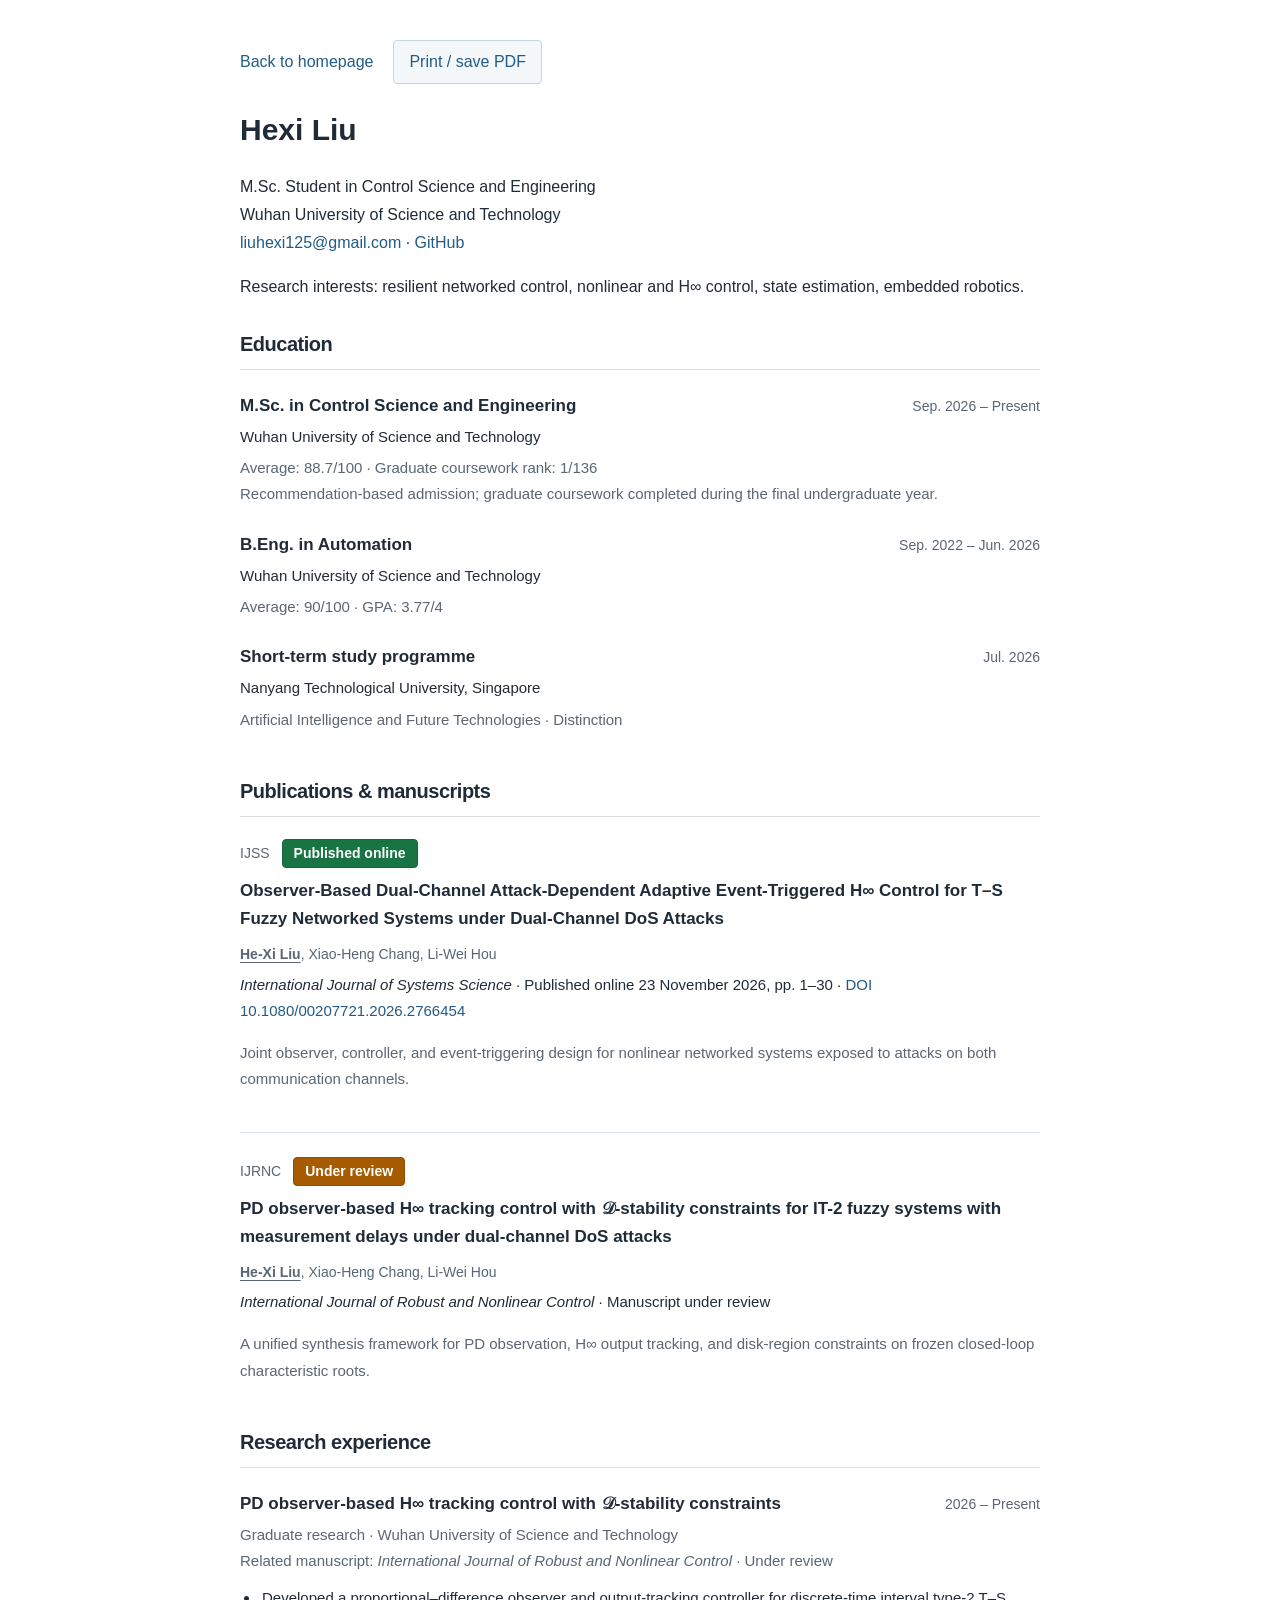
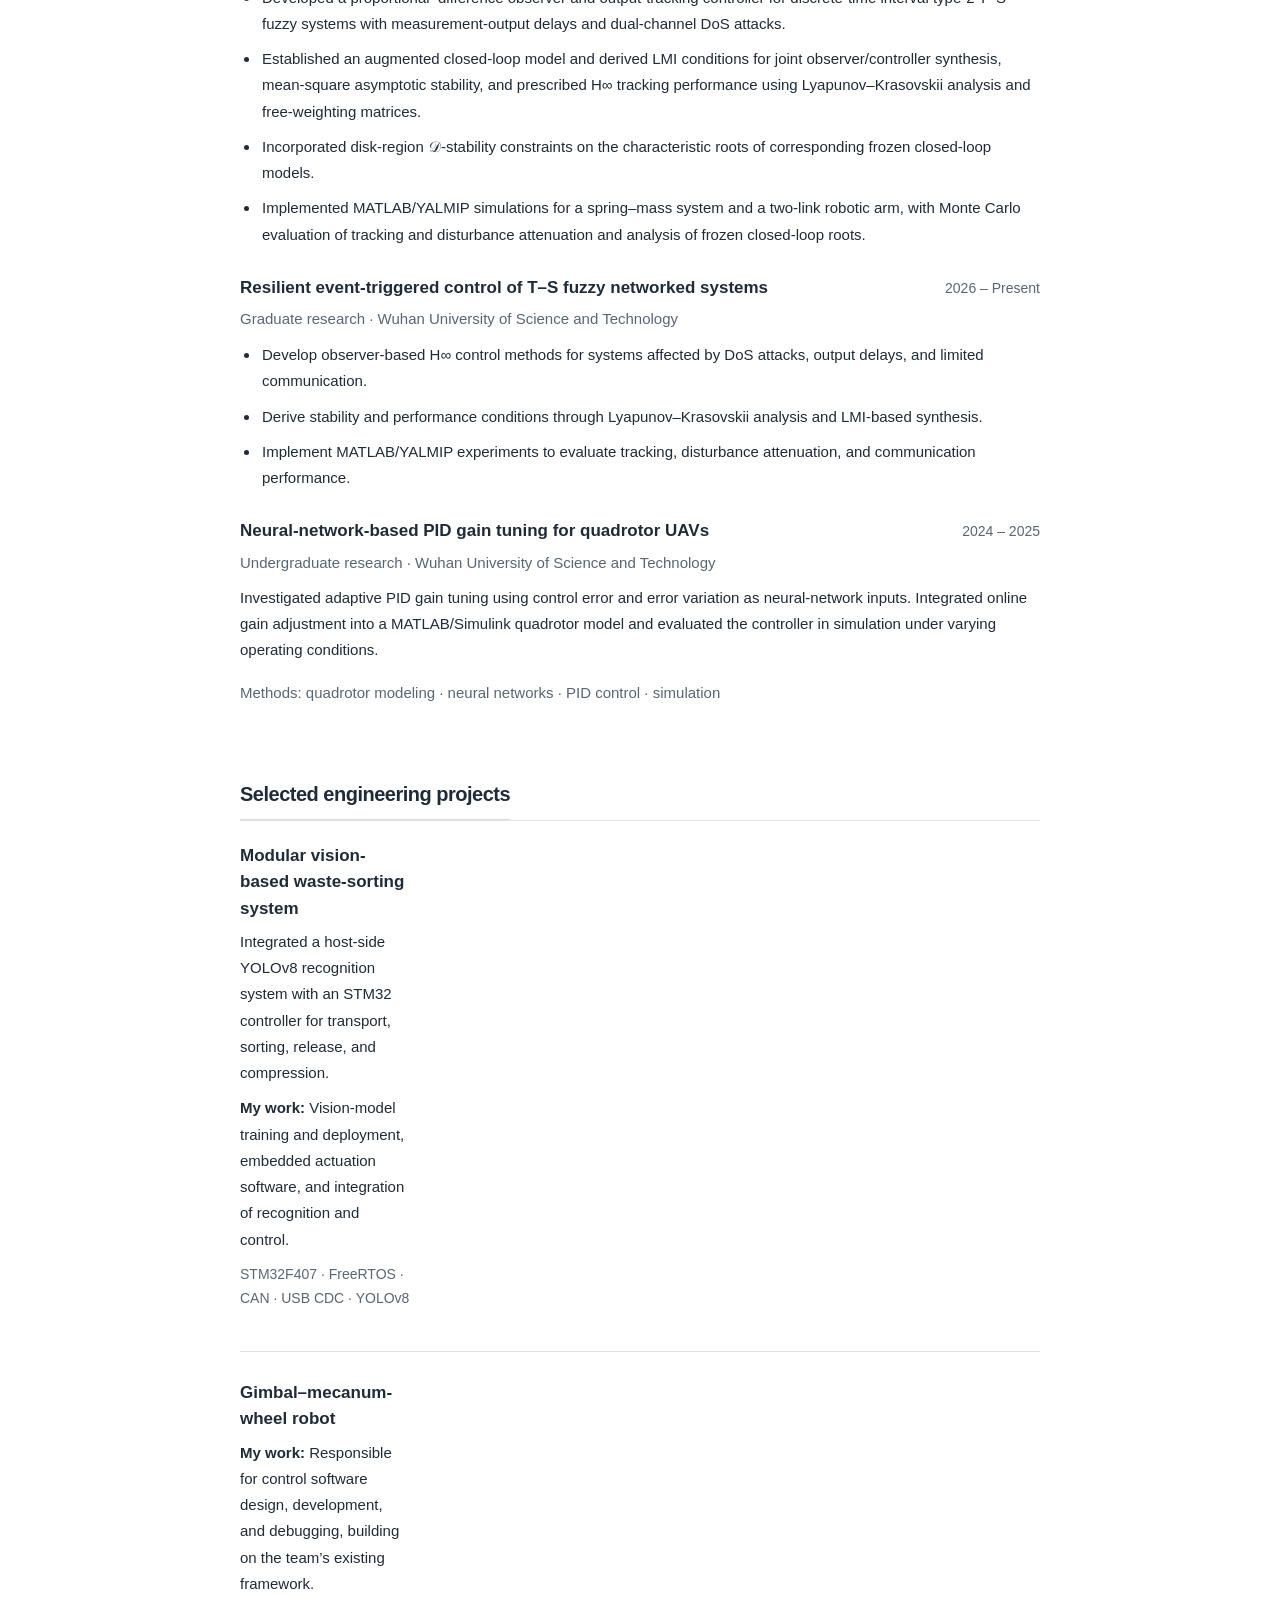
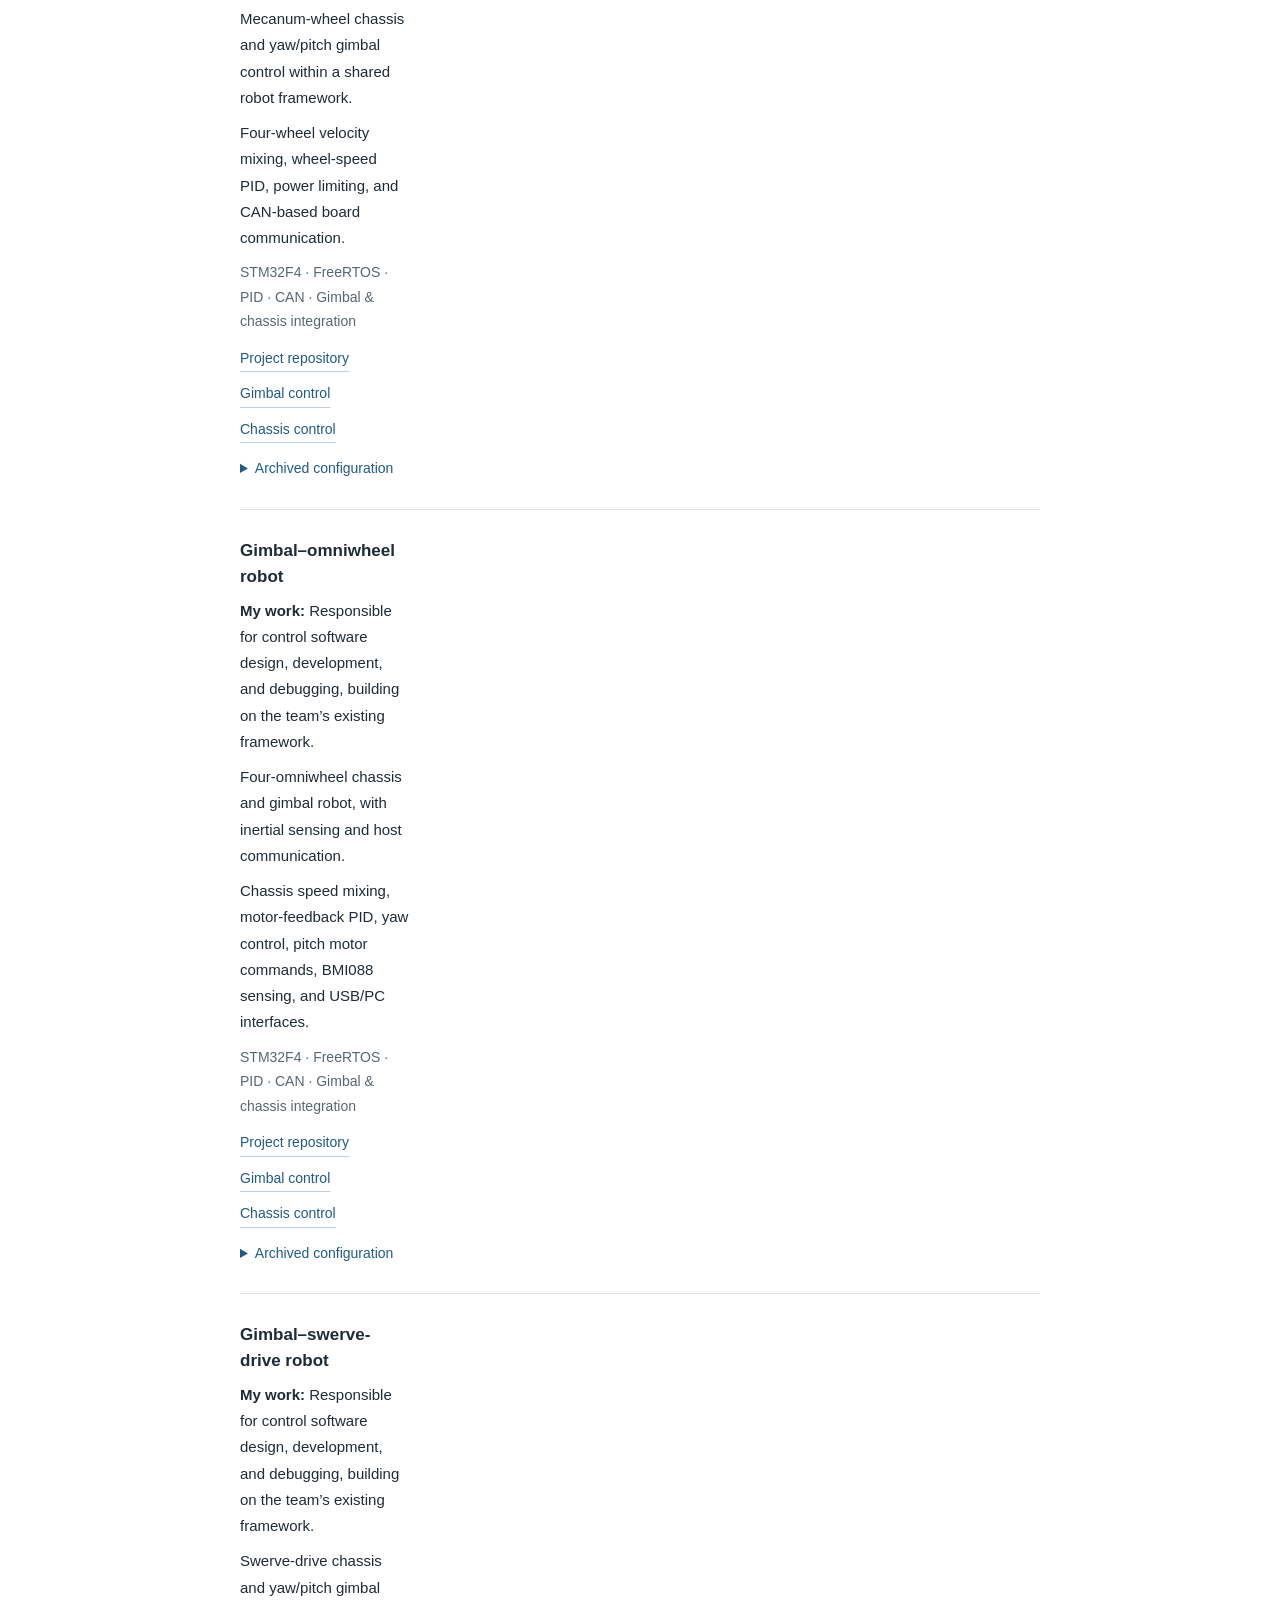
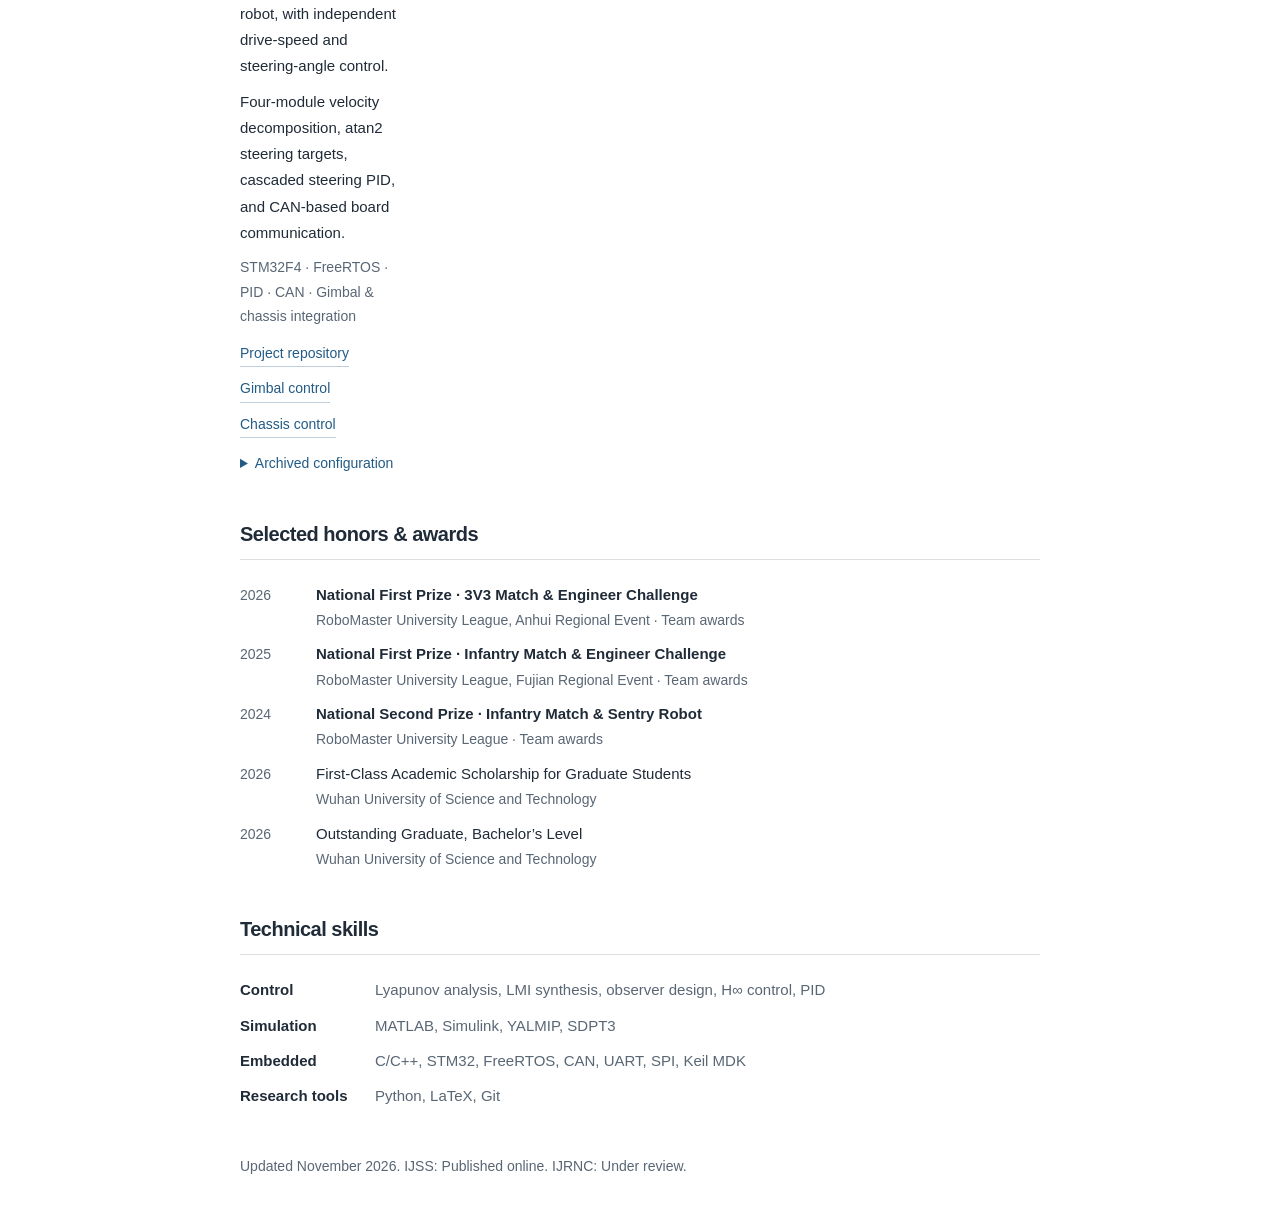
==== commit ae2bc237: "Update IJSS publication to published online and add DOI" ====
--- a/cv.html
+++ b/cv.html
@@ -1,2 +1,2 @@
 <!DOCTYPE html>
-<html lang="en"><head><meta charset="utf-8"/><meta content="width=device-width,initial-scale=1" name="viewport"/><title>Hexi Liu | Curriculum Vitae</title><link href="style.css" rel="stylesheet"/><link href="assets/favicon.svg" rel="icon"/></head><body><main class="cv-page"><div class="cv-controls"><a href="index.html">Back to homepage</a><button onclick="window.print()">Print / save PDF</button></div><h1>Hexi Liu</h1><p>M.Sc. Student in Control Science and Engineering<br/>Wuhan University of Science and Technology<br/><a href="mailto:liuhexi125@gmail.com">liuhexi125@gmail.com</a> · <a href="https://github.com/JiraiyaMr">GitHub</a></p><p>Research interests: resilient networked control, nonlinear and H∞ control, state estimation, embedded robotics.</p><section class="section"><h2>Education</h2><article class="education"><div class="entry-head"><h3>M.Sc. in Control Science and Engineering</h3><time>Sep. 2026 – Present</time></div><p>Wuhan University of Science and Technology</p><p class="meta">Average: 88.7/100 · Graduate coursework rank: 1/136<br/>Recommendation-based admission; graduate coursework completed during the final undergraduate year.</p></article><article class="education"><div class="entry-head"><h3>B.Eng. in Automation</h3><time>Sep. 2022 – Jun. 2026</time></div><p>Wuhan University of Science and Technology</p><p class="meta">Average: 90/100 · GPA: 3.77/4</p></article><article class="education"><div class="entry-head"><h3>Short-term study programme</h3><time>Jul. 2026</time></div><p>Nanyang Technological University, Singapore</p><p class="meta">Artificial Intelligence and Future Technologies · Distinction</p></article></section><section class="section"><h2>Publications &amp; manuscripts</h2><article class="publication"><div class="pub-label">IJSS <span class="status">Accepted</span></div><h3>Observer-Based Dual-Channel Attack-Dependent Adaptive Event-Triggered H∞ Control for T–S Fuzzy Networked Systems under Dual-Channel DoS Attacks</h3><p class="authors"><strong>He-Xi Liu</strong>, Xiao-Heng Chang, Li-Wei Hou</p><p class="venue"><em>International Journal of Systems Science</em> · Accepted, 2026</p><p class="pub-description">Joint observer, controller, and event-triggering design for nonlinear networked systems exposed to attacks on both communication channels.</p></article><article class="publication"><div class="pub-label">IJRNC <span class="status review">Under review</span></div><h3>PD observer-based H∞ tracking control with 𝒟-stability constraints for IT-2 fuzzy systems with measurement delays under dual-channel DoS attacks</h3><p class="authors"><strong>He-Xi Liu</strong>, Xiao-Heng Chang, Li-Wei Hou</p><p class="venue"><em>International Journal of Robust and Nonlinear Control</em> · Manuscript under review</p><p class="pub-description">A unified synthesis framework for PD observation, H∞ output tracking, and disk-region constraints on frozen closed-loop characteristic roots.</p></article></section><section class="section"><h2>Research experience</h2><article class="experience"><div class="entry-head"><h3>PD observer-based H∞ tracking control with 𝒟-stability constraints</h3><time>2026 – Present</time></div><p class="meta">Graduate research · Wuhan University of Science and Technology<br>Related manuscript: <em>International Journal of Robust and Nonlinear Control</em> · Under review</p><ul><li>Developed a proportional–difference observer and output-tracking controller for discrete-time interval type-2 T–S fuzzy systems with measurement-output delays and dual-channel DoS attacks.</li><li>Established an augmented closed-loop model and derived LMI conditions for joint observer/controller synthesis, mean-square asymptotic stability, and prescribed H∞ tracking performance using Lyapunov–Krasovskii analysis and free-weighting matrices.</li><li>Incorporated disk-region 𝒟-stability constraints on the characteristic roots of corresponding frozen closed-loop models.</li><li>Implemented MATLAB/YALMIP simulations for a spring–mass system and a two-link robotic arm, with Monte Carlo evaluation of tracking and disturbance attenuation and analysis of frozen closed-loop roots.</li></ul></article><article class="experience"><div class="entry-head"><h3>Resilient event-triggered control of T–S fuzzy networked systems</h3><time>2026 – Present</time></div><p class="meta">Graduate research · Wuhan University of Science and Technology</p><ul><li>Develop observer-based H∞ control methods for systems affected by DoS attacks, output delays, and limited communication.</li><li>Derive stability and performance conditions through Lyapunov–Krasovskii analysis and LMI-based synthesis.</li><li>Implement MATLAB/YALMIP experiments to evaluate tracking, disturbance attenuation, and communication performance.</li></ul></article><article class="experience"><div class="entry-head"><h3>Neural-network-based PID gain tuning for quadrotor UAVs</h3><time>2024 – 2025</time></div><p class="meta">Undergraduate research · Wuhan University of Science and Technology</p><p>Investigated adaptive PID gain tuning using control error and error variation as neural-network inputs. Integrated online gain adjustment into a MATLAB/Simulink quadrotor model and evaluated the controller in simulation under varying operating conditions.</p><p class="meta">Methods: quadrotor modeling · neural networks · PID control · simulation</p></article></section><section class="section"><div class="section-heading"><h2>Selected engineering projects</h2></div><article class="project"><div><h3>Modular vision-based waste-sorting system</h3><p>Integrated a host-side YOLOv8 recognition system with an STM32 controller for transport, sorting, release, and compression.</p><p><strong>My work:</strong> Vision-model training and deployment, embedded actuation software, and integration of recognition and control.</p><p class="stack">STM32F407 · FreeRTOS · CAN · USB CDC · YOLOv8</p></div></article><article class="project"><div><h3>Gimbal–mecanum-wheel robot</h3><p><strong>My work:</strong> Responsible for control software design, development, and debugging, building on the team’s existing framework.</p><p>Mecanum-wheel chassis and yaw/pitch gimbal control within a shared robot framework.</p><p>Four-wheel velocity mixing, wheel-speed PID, power limiting, and CAN-based board communication.</p><p class="stack">STM32F4 · FreeRTOS · PID · CAN · Gimbal &amp; chassis integration</p><div class="links"><a href="https://github.com/JiraiyaMr/gimbal-mecanum-robot">Project repository</a><a href="https://github.com/JiraiyaMr/gimbal-mecanum-robot/blob/main/firmware/Application/gimbal.c">Gimbal control</a><a href="https://github.com/JiraiyaMr/gimbal-mecanum-robot/blob/main/firmware/Application/chassis.c">Chassis control</a></div><details><summary>Archived configuration</summary><div class="abstract">The archived startup enables chassis-side control, INS, CAN command reception, and referee tasks; gimbal and robot-command task creation is commented out. Original vendor, team, and upstream algorithm attribution is retained.</div></details></div></article><article class="project"><div><h3>Gimbal–omniwheel robot</h3><p><strong>My work:</strong> Responsible for control software design, development, and debugging, building on the team’s existing framework.</p><p>Four-omniwheel chassis and gimbal robot, with inertial sensing and host communication.</p><p>Chassis speed mixing, motor-feedback PID, yaw control, pitch motor commands, BMI088 sensing, and USB/PC interfaces.</p><p class="stack">STM32F4 · FreeRTOS · PID · CAN · Gimbal &amp; chassis integration</p><div class="links"><a href="https://github.com/JiraiyaMr/gimbal-omniwheel-robot">Project repository</a><a href="https://github.com/JiraiyaMr/gimbal-omniwheel-robot/blob/main/firmware/Application/gimbal.c">Gimbal control</a><a href="https://github.com/JiraiyaMr/gimbal-omniwheel-robot/blob/main/firmware/Application/chassis.c">Chassis control</a></div><details><summary>Archived configuration</summary><div class="abstract">The platform is identified from the original archive and the owner’s O-layout hardware. The archived startup enables INS/PC/USB tasks; chassis and gimbal task creation is commented out. Wheel mapping and motion coefficients must match the physical chassis. Original vendor, team, and upstream algorithm attribution is retained.</div></details></div></article><article class="project"><div><h3>Gimbal–swerve-drive robot</h3><p><strong>My work:</strong> Responsible for control software design, development, and debugging, building on the team’s existing framework.</p><p>Swerve-drive chassis and yaw/pitch gimbal robot, with independent drive-speed and steering-angle control.</p><p>Four-module velocity decomposition, atan2 steering targets, cascaded steering PID, and CAN-based board communication.</p><p class="stack">STM32F4 · FreeRTOS · PID · CAN · Gimbal &amp; chassis integration</p><div class="links"><a href="https://github.com/JiraiyaMr/gimbal-swerve-robot">Project repository</a><a href="https://github.com/JiraiyaMr/gimbal-swerve-robot/blob/main/firmware/Applications/gimbal.c">Gimbal control</a><a href="https://github.com/JiraiyaMr/gimbal-swerve-robot/blob/main/firmware/Applications/chassis.c">Chassis control</a></div><details><summary>Archived configuration</summary><div class="abstract">The archived startup enables chassis, steering, and CAN command reception; gimbal and robot-command task creation is commented out. Original vendor, team, and upstream algorithm attribution is retained.</div></details></div></article></section><section class="section"><h2>Selected honors &amp; awards</h2><ul class="award-list"><li><time>2026</time><div><strong>National First Prize · 3V3 Match &amp; Engineer Challenge</strong><small>RoboMaster University League, Anhui Regional Event · Team awards</small></div></li><li><time>2025</time><div><strong>National First Prize · Infantry Match &amp; Engineer Challenge</strong><small>RoboMaster University League, Fujian Regional Event · Team awards</small></div></li><li><time>2024</time><div><strong>National Second Prize · Infantry Match &amp; Sentry Robot</strong><small>RoboMaster University League · Team awards</small></div></li><li><time>2026</time><div>First-Class Academic Scholarship for Graduate Students<small>Wuhan University of Science and Technology</small></div></li><li><time>2026</time><div>Outstanding Graduate, Bachelor’s Level<small>Wuhan University of Science and Technology</small></div></li></ul></section><section class="section"><h2>Technical skills</h2><dl class="skills"><dt>Control</dt><dd>Lyapunov analysis, LMI synthesis, observer design, H∞ control, PID</dd><dt>Simulation</dt><dd>MATLAB, Simulink, YALMIP, SDPT3</dd><dt>Embedded</dt><dd>C/C++, STM32, FreeRTOS, CAN, UART, SPI, Keil MDK</dd><dt>Research tools</dt><dd>Python, LaTeX, Git</dd></dl></section><p class="meta">Updated November 2026. IJSS: Accepted. IJRNC: Under review.</p></main></body></html>+<html lang="en"><head><meta charset="utf-8"/><meta content="width=device-width,initial-scale=1" name="viewport"/><title>Hexi Liu | Curriculum Vitae</title><link href="style.css" rel="stylesheet"/><link href="assets/favicon.svg" rel="icon"/></head><body><main class="cv-page"><div class="cv-controls"><a href="index.html">Back to homepage</a><button onclick="window.print()">Print / save PDF</button></div><h1>Hexi Liu</h1><p>M.Sc. Student in Control Science and Engineering<br/>Wuhan University of Science and Technology<br/><a href="mailto:liuhexi125@gmail.com">liuhexi125@gmail.com</a> · <a href="https://github.com/JiraiyaMr">GitHub</a></p><p>Research interests: resilient networked control, nonlinear and H∞ control, state estimation, embedded robotics.</p><section class="section"><h2>Education</h2><article class="education"><div class="entry-head"><h3>M.Sc. in Control Science and Engineering</h3><time>Sep. 2026 – Present</time></div><p>Wuhan University of Science and Technology</p><p class="meta">Average: 88.7/100 · Graduate coursework rank: 1/136<br/>Recommendation-based admission; graduate coursework completed during the final undergraduate year.</p></article><article class="education"><div class="entry-head"><h3>B.Eng. in Automation</h3><time>Sep. 2022 – Jun. 2026</time></div><p>Wuhan University of Science and Technology</p><p class="meta">Average: 90/100 · GPA: 3.77/4</p></article><article class="education"><div class="entry-head"><h3>Short-term study programme</h3><time>Jul. 2026</time></div><p>Nanyang Technological University, Singapore</p><p class="meta">Artificial Intelligence and Future Technologies · Distinction</p></article></section><section class="section"><h2>Publications &amp; manuscripts</h2><article class="publication"><div class="pub-label">IJSS <span class="status">Published online</span></div><h3>Observer-Based Dual-Channel Attack-Dependent Adaptive Event-Triggered H∞ Control for T–S Fuzzy Networked Systems under Dual-Channel DoS Attacks</h3><p class="authors"><strong>He-Xi Liu</strong>, Xiao-Heng Chang, Li-Wei Hou</p><p class="venue"><em>International Journal of Systems Science</em> · Published online 23 November 2026, pp. 1–30 · <a href="https://doi.org/10.1080/00207721.2026.2766454">DOI 10.1080/00207721.2026.2766454</a></p><p class="pub-description">Joint observer, controller, and event-triggering design for nonlinear networked systems exposed to attacks on both communication channels.</p></article><article class="publication"><div class="pub-label">IJRNC <span class="status review">Under review</span></div><h3>PD observer-based H∞ tracking control with 𝒟-stability constraints for IT-2 fuzzy systems with measurement delays under dual-channel DoS attacks</h3><p class="authors"><strong>He-Xi Liu</strong>, Xiao-Heng Chang, Li-Wei Hou</p><p class="venue"><em>International Journal of Robust and Nonlinear Control</em> · Manuscript under review</p><p class="pub-description">A unified synthesis framework for PD observation, H∞ output tracking, and disk-region constraints on frozen closed-loop characteristic roots.</p></article></section><section class="section"><h2>Research experience</h2><article class="experience"><div class="entry-head"><h3>PD observer-based H∞ tracking control with 𝒟-stability constraints</h3><time>2026 – Present</time></div><p class="meta">Graduate research · Wuhan University of Science and Technology<br>Related manuscript: <em>International Journal of Robust and Nonlinear Control</em> · Under review</p><ul><li>Developed a proportional–difference observer and output-tracking controller for discrete-time interval type-2 T–S fuzzy systems with measurement-output delays and dual-channel DoS attacks.</li><li>Established an augmented closed-loop model and derived LMI conditions for joint observer/controller synthesis, mean-square asymptotic stability, and prescribed H∞ tracking performance using Lyapunov–Krasovskii analysis and free-weighting matrices.</li><li>Incorporated disk-region 𝒟-stability constraints on the characteristic roots of corresponding frozen closed-loop models.</li><li>Implemented MATLAB/YALMIP simulations for a spring–mass system and a two-link robotic arm, with Monte Carlo evaluation of tracking and disturbance attenuation and analysis of frozen closed-loop roots.</li></ul></article><article class="experience"><div class="entry-head"><h3>Resilient event-triggered control of T–S fuzzy networked systems</h3><time>2026 – Present</time></div><p class="meta">Graduate research · Wuhan University of Science and Technology</p><ul><li>Develop observer-based H∞ control methods for systems affected by DoS attacks, output delays, and limited communication.</li><li>Derive stability and performance conditions through Lyapunov–Krasovskii analysis and LMI-based synthesis.</li><li>Implement MATLAB/YALMIP experiments to evaluate tracking, disturbance attenuation, and communication performance.</li></ul></article><article class="experience"><div class="entry-head"><h3>Neural-network-based PID gain tuning for quadrotor UAVs</h3><time>2024 – 2025</time></div><p class="meta">Undergraduate research · Wuhan University of Science and Technology</p><p>Investigated adaptive PID gain tuning using control error and error variation as neural-network inputs. Integrated online gain adjustment into a MATLAB/Simulink quadrotor model and evaluated the controller in simulation under varying operating conditions.</p><p class="meta">Methods: quadrotor modeling · neural networks · PID control · simulation</p></article></section><section class="section"><div class="section-heading"><h2>Selected engineering projects</h2></div><article class="project"><div><h3>Modular vision-based waste-sorting system</h3><p>Integrated a host-side YOLOv8 recognition system with an STM32 controller for transport, sorting, release, and compression.</p><p><strong>My work:</strong> Vision-model training and deployment, embedded actuation software, and integration of recognition and control.</p><p class="stack">STM32F407 · FreeRTOS · CAN · USB CDC · YOLOv8</p></div></article><article class="project"><div><h3>Gimbal–mecanum-wheel robot</h3><p><strong>My work:</strong> Responsible for control software design, development, and debugging, building on the team’s existing framework.</p><p>Mecanum-wheel chassis and yaw/pitch gimbal control within a shared robot framework.</p><p>Four-wheel velocity mixing, wheel-speed PID, power limiting, and CAN-based board communication.</p><p class="stack">STM32F4 · FreeRTOS · PID · CAN · Gimbal &amp; chassis integration</p><div class="links"><a href="https://github.com/JiraiyaMr/gimbal-mecanum-robot">Project repository</a><a href="https://github.com/JiraiyaMr/gimbal-mecanum-robot/blob/main/firmware/Application/gimbal.c">Gimbal control</a><a href="https://github.com/JiraiyaMr/gimbal-mecanum-robot/blob/main/firmware/Application/chassis.c">Chassis control</a></div><details><summary>Archived configuration</summary><div class="abstract">The archived startup enables chassis-side control, INS, CAN command reception, and referee tasks; gimbal and robot-command task creation is commented out. Original vendor, team, and upstream algorithm attribution is retained.</div></details></div></article><article class="project"><div><h3>Gimbal–omniwheel robot</h3><p><strong>My work:</strong> Responsible for control software design, development, and debugging, building on the team’s existing framework.</p><p>Four-omniwheel chassis and gimbal robot, with inertial sensing and host communication.</p><p>Chassis speed mixing, motor-feedback PID, yaw control, pitch motor commands, BMI088 sensing, and USB/PC interfaces.</p><p class="stack">STM32F4 · FreeRTOS · PID · CAN · Gimbal &amp; chassis integration</p><div class="links"><a href="https://github.com/JiraiyaMr/gimbal-omniwheel-robot">Project repository</a><a href="https://github.com/JiraiyaMr/gimbal-omniwheel-robot/blob/main/firmware/Application/gimbal.c">Gimbal control</a><a href="https://github.com/JiraiyaMr/gimbal-omniwheel-robot/blob/main/firmware/Application/chassis.c">Chassis control</a></div><details><summary>Archived configuration</summary><div class="abstract">The platform is identified from the original archive and the owner’s O-layout hardware. The archived startup enables INS/PC/USB tasks; chassis and gimbal task creation is commented out. Wheel mapping and motion coefficients must match the physical chassis. Original vendor, team, and upstream algorithm attribution is retained.</div></details></div></article><article class="project"><div><h3>Gimbal–swerve-drive robot</h3><p><strong>My work:</strong> Responsible for control software design, development, and debugging, building on the team’s existing framework.</p><p>Swerve-drive chassis and yaw/pitch gimbal robot, with independent drive-speed and steering-angle control.</p><p>Four-module velocity decomposition, atan2 steering targets, cascaded steering PID, and CAN-based board communication.</p><p class="stack">STM32F4 · FreeRTOS · PID · CAN · Gimbal &amp; chassis integration</p><div class="links"><a href="https://github.com/JiraiyaMr/gimbal-swerve-robot">Project repository</a><a href="https://github.com/JiraiyaMr/gimbal-swerve-robot/blob/main/firmware/Applications/gimbal.c">Gimbal control</a><a href="https://github.com/JiraiyaMr/gimbal-swerve-robot/blob/main/firmware/Applications/chassis.c">Chassis control</a></div><details><summary>Archived configuration</summary><div class="abstract">The archived startup enables chassis, steering, and CAN command reception; gimbal and robot-command task creation is commented out. Original vendor, team, and upstream algorithm attribution is retained.</div></details></div></article></section><section class="section"><h2>Selected honors &amp; awards</h2><ul class="award-list"><li><time>2026</time><div><strong>National First Prize · 3V3 Match &amp; Engineer Challenge</strong><small>RoboMaster University League, Anhui Regional Event · Team awards</small></div></li><li><time>2025</time><div><strong>National First Prize · Infantry Match &amp; Engineer Challenge</strong><small>RoboMaster University League, Fujian Regional Event · Team awards</small></div></li><li><time>2024</time><div><strong>National Second Prize · Infantry Match &amp; Sentry Robot</strong><small>RoboMaster University League · Team awards</small></div></li><li><time>2026</time><div>First-Class Academic Scholarship for Graduate Students<small>Wuhan University of Science and Technology</small></div></li><li><time>2026</time><div>Outstanding Graduate, Bachelor’s Level<small>Wuhan University of Science and Technology</small></div></li></ul></section><section class="section"><h2>Technical skills</h2><dl class="skills"><dt>Control</dt><dd>Lyapunov analysis, LMI synthesis, observer design, H∞ control, PID</dd><dt>Simulation</dt><dd>MATLAB, Simulink, YALMIP, SDPT3</dd><dt>Embedded</dt><dd>C/C++, STM32, FreeRTOS, CAN, UART, SPI, Keil MDK</dd><dt>Research tools</dt><dd>Python, LaTeX, Git</dd></dl></section><p class="meta">Updated November 2026. IJSS: Published online. IJRNC: Under review.</p></main></body></html>
--- a/style.css
+++ b/style.css
@@ -1,5 +1,11 @@
-:root{--ink:#202b38;--muted:#596674;--blue:#225b86;--line:#dce3e9;--soft:#f5f8fa;--green:#24664e}*{box-sizing:border-box}html{scroll-behavior:smooth;scroll-padding-top:100px}body{margin:0;background:white;color:var(--ink);font:16px/1.75 -apple-system,BlinkMacSystemFont,"Segoe UI",Arial,sans-serif}a{color:var(--blue);text-decoration:none}a:hover{text-decoration:underline;text-underline-offset:4px}button{font:inherit;cursor:pointer}a:focus-visible,button:focus-visible,summary:focus-visible{outline:3px solid #357eae;outline-offset:5px}.skip{position:absolute;top:-80px;left:20px;background:white;padding:12px;z-index:20}.skip:focus{top:10px}.topbar{position:sticky;top:0;z-index:10;border-bottom:1px solid var(--line);background:rgba(255,255,255,.97)}.top-inner{max-width:1210px;margin:auto;min-height:76px;display:flex;align-items:center;justify-content:space-between;padding:0 36px;gap:28px}.wordmark{color:var(--ink);font-weight:650;font-size:19px;letter-spacing:-.4px}.nav{display:flex;gap:25px;align-items:center}.nav a{font-size:14px;color:var(--muted)}.nav a.active{color:var(--blue);text-decoration:underline;text-underline-offset:9px}.menu-button{display:none;border:1px solid var(--line);background:white;border-radius:5px;padding:5px 10px}.layout{max-width:1210px;margin:0 auto;padding:56px 36px 40px;display:grid;grid-template-columns:230px minmax(0,1fr);gap:68px}.sidebar{position:sticky;top:115px;align-self:start}.monogram{height:138px;width:138px;border-radius:50%;display:grid;place-items:center;background:#edf3f7;border:1px solid #d5e2eb;color:#47677e;font:48px Georgia,serif;letter-spacing:-3px;margin-bottom:23px}.sidebar h1{font-size:29px;line-height:1.2;letter-spacing:-.7px;margin:0 0 9px}.name-note{font-size:14px;color:var(--muted);margin:0 0 20px}.role{font-size:16px;line-height:1.6;margin:0 0 9px}.affiliation,.location{font-size:14px;line-height:1.65;color:var(--muted);margin:0 0 16px}.profile-links{display:flex;flex-wrap:wrap;gap:8px 16px;font-size:14px}.profile-links .cv-link{flex-basis:100%}.sidebar hr{border:0;border-top:1px solid var(--line);margin:25px 0 19px}.side-title{font-size:14px;font-weight:650;margin:0 0 9px}.interests{list-style:none;padding:0;margin:0;font-size:14px;line-height:1.9;color:var(--muted)}.content{min-width:0}.section{margin-bottom:45px}.section h2{font-size:25px;letter-spacing:-.5px;line-height:1.3;margin:0 0 22px;border-bottom:1px solid var(--line);padding-bottom:12px;font-weight:650}.section p{margin:0 0 16px}.lead{font-size:18px;line-height:1.85}.intro-links{font-size:14px;display:flex;gap:20px;margin:20px 0}.opportunity{padding:15px 19px;border-left:3px solid #6f9fbd;background:#f3f7fa;margin-top:25px;font-size:15px;line-height:1.75}.opportunity strong{display:block;font-weight:600}.news-item{display:grid;grid-template-columns:88px 1fr;gap:18px;margin-bottom:11px;font-size:15px}.news-item time{font-size:14px;color:var(--muted);padding-top:1px}.news-item p{margin:0}.section-heading{display:flex;align-items:center;justify-content:space-between;gap:16px;border-bottom:1px solid var(--line);margin-bottom:22px}.section-heading h2{border:0;margin:0}.section-heading a{font-size:14px;white-space:nowrap;padding-bottom:12px}.publication{padding-bottom:23px;margin-bottom:24px;border-bottom:1px solid var(--line)}.publication:last-child{border:0;padding:0;margin-bottom:0}.pub-label{font-size:14px;color:var(--muted);display:flex;align-items:center;gap:12px;margin-bottom:9px}.status{display:inline-block;line-height:1.5;padding:2px 9px;border-radius:4px;font-size:14px;border:1px solid #cfe2d8;background:#eff7f2;color:var(--green);white-space:nowrap}.status.review{background:#f4f5f8;border-color:#dce0e8;color:#555f78}.publication h3{font-size:17px;line-height:1.65;margin:0 0 9px;font-weight:650}.authors{font-size:14px;color:var(--muted);margin-bottom:5px!important}.authors strong{text-decoration:underline;text-underline-offset:3px;font-weight:600}.venue{font-size:15px}.pub-description{font-size:15px;color:var(--muted)}details{font-size:14px}summary{cursor:pointer;color:var(--blue);width:fit-content}details[open] summary{margin-bottom:12px}.abstract{margin-top:12px;padding:14px 18px;background:var(--soft);color:var(--muted);font-size:14px;line-height:1.8}.experience{margin-bottom:26px}.experience:last-child{margin-bottom:0}.entry-head{display:flex;align-items:baseline;justify-content:space-between;gap:18px}.entry-head h3{font-size:17px;font-weight:650;line-height:1.6;margin:0 0 5px}.entry-head time{font-size:14px;color:var(--muted);white-space:nowrap}.meta{font-size:14px;color:var(--muted);margin-bottom:9px!important}.experience p,.experience li{font-size:15px}.experience ul{padding-left:20px;margin:10px 0}.experience li{padding-left:2px;margin-bottom:5px}.project{display:grid;grid-template-columns:170px 1fr;gap:24px;border-bottom:1px solid var(--line);padding-bottom:28px;margin-bottom:28px}.project:last-child{border:0;padding:0;margin-bottom:0}.project-figure{margin:0}.project-figure img{display:block;width:100%;height:138px;object-fit:contain;background:#f2f6f8;border:1px solid #dfe7ec;border-radius:5px}.project-figure figcaption{font-size:13px;color:var(--muted);margin-top:7px}.project h3{margin:0 0 7px;font-size:17px;line-height:1.55;font-weight:650}.project p{font-size:15px;margin-bottom:9px}.project .stack{font-size:14px;color:var(--muted);margin-bottom:12px}.links{display:flex;flex-wrap:wrap;gap:9px 17px;font-size:14px;margin-top:12px}.links a{border-bottom:1px solid #bfceda;padding-bottom:1px}.project ul{padding-left:18px;color:var(--muted);font-size:14px}.project li{margin-bottom:6px}.project details{margin-top:13px}.education{margin-bottom:23px}.education p{font-size:15px;margin-bottom:5px}.award-list{list-style:none;padding:0;margin:0}.award-list li{display:grid;grid-template-columns:60px 1fr;gap:16px;margin-bottom:14px;font-size:15px}.award-list time{color:var(--muted);font-size:14px;padding-top:1px}.award-list small{display:block;font-size:14px;color:var(--muted)}.skills{display:grid;grid-template-columns:115px 1fr;gap:9px 20px;font-size:15px}.skills dt{font-weight:600}.skills dd{margin:0;color:var(--muted)}.footer{margin-top:38px;border-top:1px solid var(--line);padding-top:20px;display:flex;justify-content:space-between;gap:20px;font-size:13px;color:var(--muted)}.footer button{background:transparent;border:0;color:var(--blue);padding:0;font-size:14px}.contact-links{display:flex;gap:22px;flex-wrap:wrap}.cv-page{max-width:850px;margin:40px auto;padding:0 25px}.cv-page h1{font-size:30px;margin-bottom:0}.cv-page h2{font-size:20px;border-bottom:1px solid #ddd;margin-top:30px}.cv-page li{margin-bottom:9px}.cv-controls{display:flex;gap:20px;align-items:center}.cv-controls button{padding:7px 15px;border:1px solid #c5d5e1;background:#f4f8fb;border-radius:4px;color:var(--blue)}
+:root{--ink:#202b38;--muted:#596674;--blue:#225b86;--line:#dce3e9;--soft:#f5f8fa;--green:#24664e}*{box-sizing:border-box}html{scroll-behavior:smooth;scroll-padding-top:100px}body{margin:0;background:white;color:var(--ink);font:16px/1.75 -apple-system,BlinkMacSystemFont,"Segoe UI",Arial,sans-serif}a{color:var(--blue);text-decoration:none}a:hover{text-decoration:underline;text-underline-offset:4px}button{font:inherit;cursor:pointer}a:focus-visible,button:focus-visible,summary:focus-visible{outline:3px solid #357eae;outline-offset:5px}.skip{position:absolute;top:-80px;left:20px;background:white;padding:12px;z-index:20}.skip:focus{top:10px}.topbar{position:sticky;top:0;z-index:10;border-bottom:1px solid var(--line);background:rgba(255,255,255,.97)}.top-inner{max-width:1210px;margin:auto;min-height:76px;display:flex;align-items:center;justify-content:space-between;padding:0 36px;gap:28px}.wordmark{color:var(--ink);font-weight:650;font-size:19px;letter-spacing:-.4px}.nav{display:flex;gap:25px;align-items:center}.nav a{font-size:14px;color:var(--muted)}.nav a.active{color:var(--blue);text-decoration:underline;text-underline-offset:9px}.menu-button{display:none;border:1px solid var(--line);background:white;border-radius:5px;padding:5px 10px}.layout{max-width:1210px;margin:0 auto;padding:56px 36px 40px;display:grid;grid-template-columns:230px minmax(0,1fr);gap:68px}.sidebar{position:sticky;top:115px;align-self:start}.monogram{height:138px;width:138px;border-radius:50%;display:grid;place-items:center;background:#edf3f7;border:1px solid #d5e2eb;color:#47677e;font:48px Georgia,serif;letter-spacing:-3px;margin-bottom:23px}.sidebar h1{font-size:29px;line-height:1.2;letter-spacing:-.7px;margin:0 0 9px}.name-note{font-size:14px;color:var(--muted);margin:0 0 20px}.role{font-size:16px;line-height:1.6;margin:0 0 9px}.affiliation,.location{font-size:14px;line-height:1.65;color:var(--muted);margin:0 0 16px}.profile-links{display:flex;flex-wrap:wrap;gap:8px 16px;font-size:14px}.profile-links .cv-link{flex-basis:100%}.sidebar hr{border:0;border-top:1px solid var(--line);margin:25px 0 19px}.side-title{font-size:14px;font-weight:650;margin:0 0 9px}.interests{list-style:none;padding:0;margin:0;font-size:14px;line-height:1.9;color:var(--muted)}.content{min-width:0}.section{margin-bottom:45px}.section h2{font-size:25px;letter-spacing:-.5px;line-height:1.3;margin:0 0 22px;border-bottom:1px solid var(--line);padding-bottom:12px;font-weight:650}.section p{margin:0 0 16px}.lead{font-size:18px;line-height:1.85}.intro-links{font-size:14px;display:flex;gap:20px;margin:20px 0}.opportunity{padding:15px 19px;border-left:3px solid #6f9fbd;background:#f3f7fa;margin-top:25px;font-size:15px;line-height:1.75}.opportunity strong{display:block;font-weight:600}.news-item{display:grid;grid-template-columns:88px 1fr;gap:18px;margin-bottom:11px;font-size:15px}.news-item time{font-size:14px;color:var(--muted);padding-top:1px}.news-item p{margin:0}.section-heading{display:flex;align-items:center;justify-content:space-between;gap:16px;border-bottom:1px solid var(--line);margin-bottom:22px}.section-heading h2{border:0;margin:0}.section-heading a{font-size:14px;white-space:nowrap;padding-bottom:12px}.publication{padding-bottom:23px;margin-bottom:24px;border-bottom:1px solid var(--line)}.publication:last-child{border:0;padding:0;margin-bottom:0}.pub-label{font-size:14px;color:var(--muted);display:flex;align-items:center;gap:12px;margin-bottom:9px}.status{font-weight:700;display:inline-block;line-height:1.5;padding:3px 11px;border-radius:4px;font-size:14px;border:1px solid #17643b;background:#187443;color:#fff;white-space:nowrap}.status.review{background:#a65b00;border-color:#8f4e00;color:#fff}.publication h3{font-size:17px;line-height:1.65;margin:0 0 9px;font-weight:650}.authors{font-size:14px;color:var(--muted);margin-bottom:5px!important}.authors strong{text-decoration:underline;text-underline-offset:3px;font-weight:600}.venue{font-size:15px}.pub-description{font-size:15px;color:var(--muted)}details{font-size:14px}summary{cursor:pointer;color:var(--blue);width:fit-content}details[open] summary{margin-bottom:12px}.abstract{margin-top:12px;padding:14px 18px;background:var(--soft);color:var(--muted);font-size:14px;line-height:1.8}.experience{margin-bottom:26px}.experience:last-child{margin-bottom:0}.entry-head{display:flex;align-items:baseline;justify-content:space-between;gap:18px}.entry-head h3{font-size:17px;font-weight:650;line-height:1.6;margin:0 0 5px}.entry-head time{font-size:14px;color:var(--muted);white-space:nowrap}.meta{font-size:14px;color:var(--muted);margin-bottom:9px!important}.experience p,.experience li{font-size:15px}.experience ul{padding-left:20px;margin:10px 0}.experience li{padding-left:2px;margin-bottom:5px}.project{display:grid;grid-template-columns:170px 1fr;gap:24px;border-bottom:1px solid var(--line);padding-bottom:28px;margin-bottom:28px}.project:last-child{border:0;padding:0;margin-bottom:0}.project-figure{margin:0}.project-figure img{display:block;width:100%;height:138px;object-fit:contain;background:#f2f6f8;border:1px solid #dfe7ec;border-radius:5px}.project-figure figcaption{font-size:13px;color:var(--muted);margin-top:7px}.project h3{margin:0 0 7px;font-size:17px;line-height:1.55;font-weight:650}.project p{font-size:15px;margin-bottom:9px}.project .stack{font-size:14px;color:var(--muted);margin-bottom:12px}.links{display:flex;flex-wrap:wrap;gap:9px 17px;font-size:14px;margin-top:12px}.links a{border-bottom:1px solid #bfceda;padding-bottom:1px}.project ul{padding-left:18px;color:var(--muted);font-size:14px}.project li{margin-bottom:6px}.project details{margin-top:13px}.education{margin-bottom:23px}.education p{font-size:15px;margin-bottom:5px}.award-list{list-style:none;padding:0;margin:0}.award-list li{display:grid;grid-template-columns:60px 1fr;gap:16px;margin-bottom:14px;font-size:15px}.award-list time{color:var(--muted);font-size:14px;padding-top:1px}.award-list small{display:block;font-size:14px;color:var(--muted)}.skills{display:grid;grid-template-columns:115px 1fr;gap:9px 20px;font-size:15px}.skills dt{font-weight:600}.skills dd{margin:0;color:var(--muted)}.footer{margin-top:38px;border-top:1px solid var(--line);padding-top:20px;display:flex;justify-content:space-between;gap:20px;font-size:13px;color:var(--muted)}.footer button{background:transparent;border:0;color:var(--blue);padding:0;font-size:14px}.contact-links{display:flex;gap:22px;flex-wrap:wrap}.cv-page{max-width:850px;margin:40px auto;padding:0 25px}.cv-page h1{font-size:30px;margin-bottom:0}.cv-page h2{font-size:20px;border-bottom:1px solid #ddd;margin-top:30px}.cv-page li{margin-bottom:9px}.cv-controls{display:flex;gap:20px;align-items:center}.cv-controls button{padding:7px 15px;border:1px solid #c5d5e1;background:#f4f8fb;border-radius:4px;color:var(--blue)}
 @media(max-width:1000px){.layout{grid-template-columns:200px 1fr;gap:36px;padding-left:28px;padding-right:28px}.top-inner{padding:0 28px}.nav{gap:16px}.project{grid-template-columns:135px 1fr;gap:20px}.entry-head{display:block}.entry-head time{display:block;margin-bottom:8px}}
 @media(max-width:720px){html{scroll-padding-top:92px}.top-inner{min-height:65px;padding:0 20px;position:relative}.menu-button{display:block;font-size:14px}.nav{display:none;position:absolute;top:65px;left:0;right:0;background:white;border-bottom:1px solid var(--line);padding:16px 20px;flex-wrap:wrap;gap:14px 22px}.nav.open{display:flex}.layout{display:block;padding:30px 21px}.sidebar{position:static;display:grid;grid-template-columns:82px 1fr;gap:0 20px;padding-bottom:29px;margin-bottom:30px;border-bottom:1px solid var(--line)}.monogram{height:82px;width:82px;grid-row:1/5;margin:0;font-size:32px}.sidebar h1{font-size:28px;grid-column:2}.name-note{grid-column:2;margin-bottom:10px}.role,.affiliation{grid-column:2;font-size:14px;margin-bottom:6px}.location{display:none}.profile-links{grid-column:1/3;margin-top:17px}.profile-links .cv-link{flex-basis:auto}.sidebar hr,.side-title,.interests{display:none}.section{margin-bottom:35px}.section h2{font-size:23px}.lead{font-size:17px}.section p{line-height:1.8}.project{grid-template-columns:1fr;gap:14px}.project-figure{display:flex;align-items:center;gap:14px}.project-figure img{width:112px;height:88px}.project-figure figcaption{font-size:13px;margin:0}.news-item{grid-template-columns:74px 1fr;gap:12px}.project p,.experience p,.experience li,.education p{font-size:15px}.opportunity{padding:13px 15px}.section-heading a{font-size:13px}.skills{grid-template-columns:1fr;gap:3px}.skills dd{margin-bottom:10px}.footer{display:block}.footer button{margin-top:12px}.award-list li{gap:10px}.publication h3{font-size:16px}.cv-page{margin-top:22px}}
 @media(prefers-reduced-motion:reduce){html{scroll-behavior:auto}}
 @media print{.topbar,.sidebar,.footer,.intro-links,.opportunity,.cv-controls,.project-figure,.links{display:none!important}.layout{display:block;padding:0}.section{break-inside:avoid;margin-bottom:22px}body{font-size:11pt}.section h2{font-size:17pt}.project{display:block}.cv-page{max-width:none;margin:0}.cv-page h2{margin-top:18px}.cv-page li{font-size:10pt}a{color:inherit}}
+
+/* Project demonstration videos */
+.project-videos{margin-top:22px}.project-videos h4{font-size:15px;font-weight:650;margin:0 0 12px}.video-grid{display:grid;grid-template-columns:repeat(auto-fit,minmax(190px,1fr));gap:14px}.demo-video{margin:0;min-width:0}.demo-video video{display:block;width:100%;aspect-ratio:16/9;object-fit:contain;background:#101820;border-radius:6px;border:1px solid var(--line)}.demo-video figcaption{font-size:13px;color:var(--muted);margin-top:6px}@media(max-width:720px){.video-grid{grid-template-columns:1fr}}
+
+/* Contact icons */
+.profile-links,.contact-links{align-items:center;gap:8px 10px}.social-icon{display:inline-flex;align-items:center;justify-content:center;width:44px;height:44px;flex:0 0 44px;border-radius:6px;color:var(--blue)}.social-icon svg{display:block;width:32px;height:32px}.social-icon:hover{background:var(--soft);text-decoration:none}.social-icon:focus-visible{outline:3px solid #357eae;outline-offset:2px}
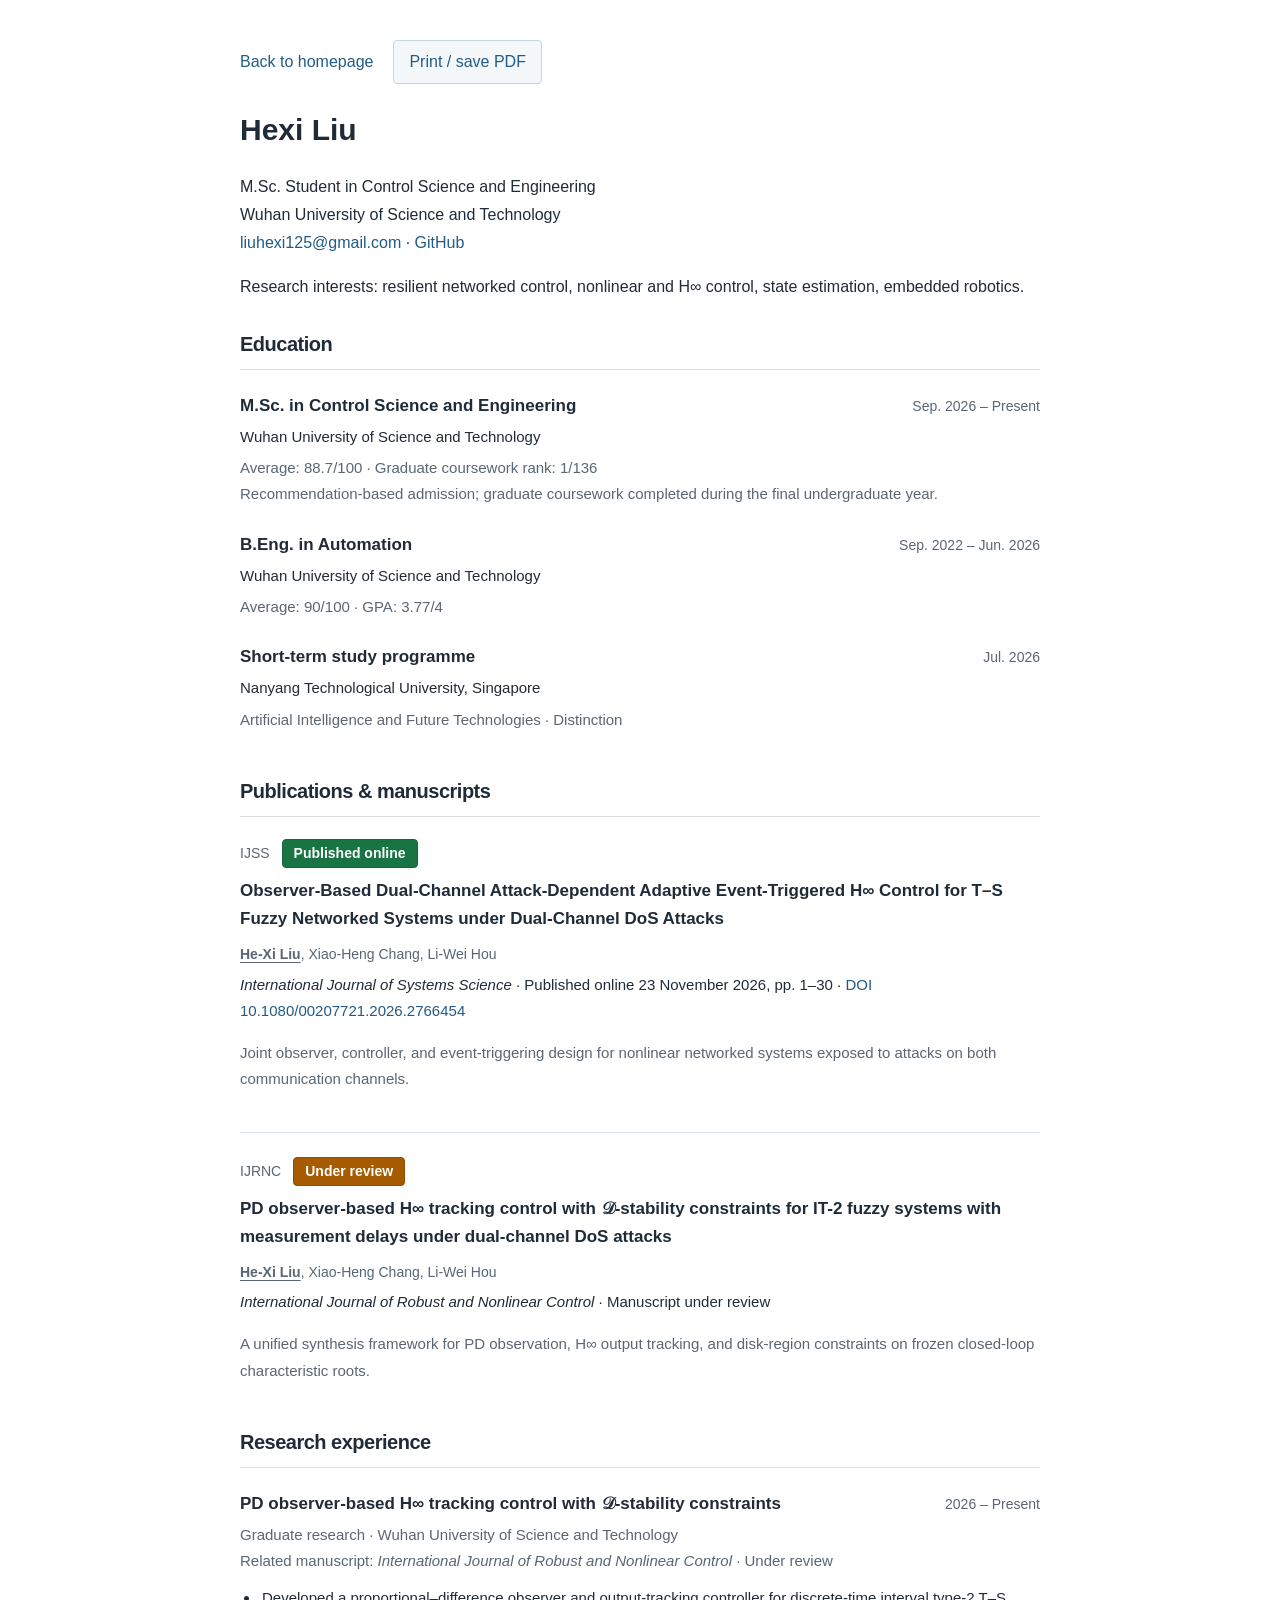
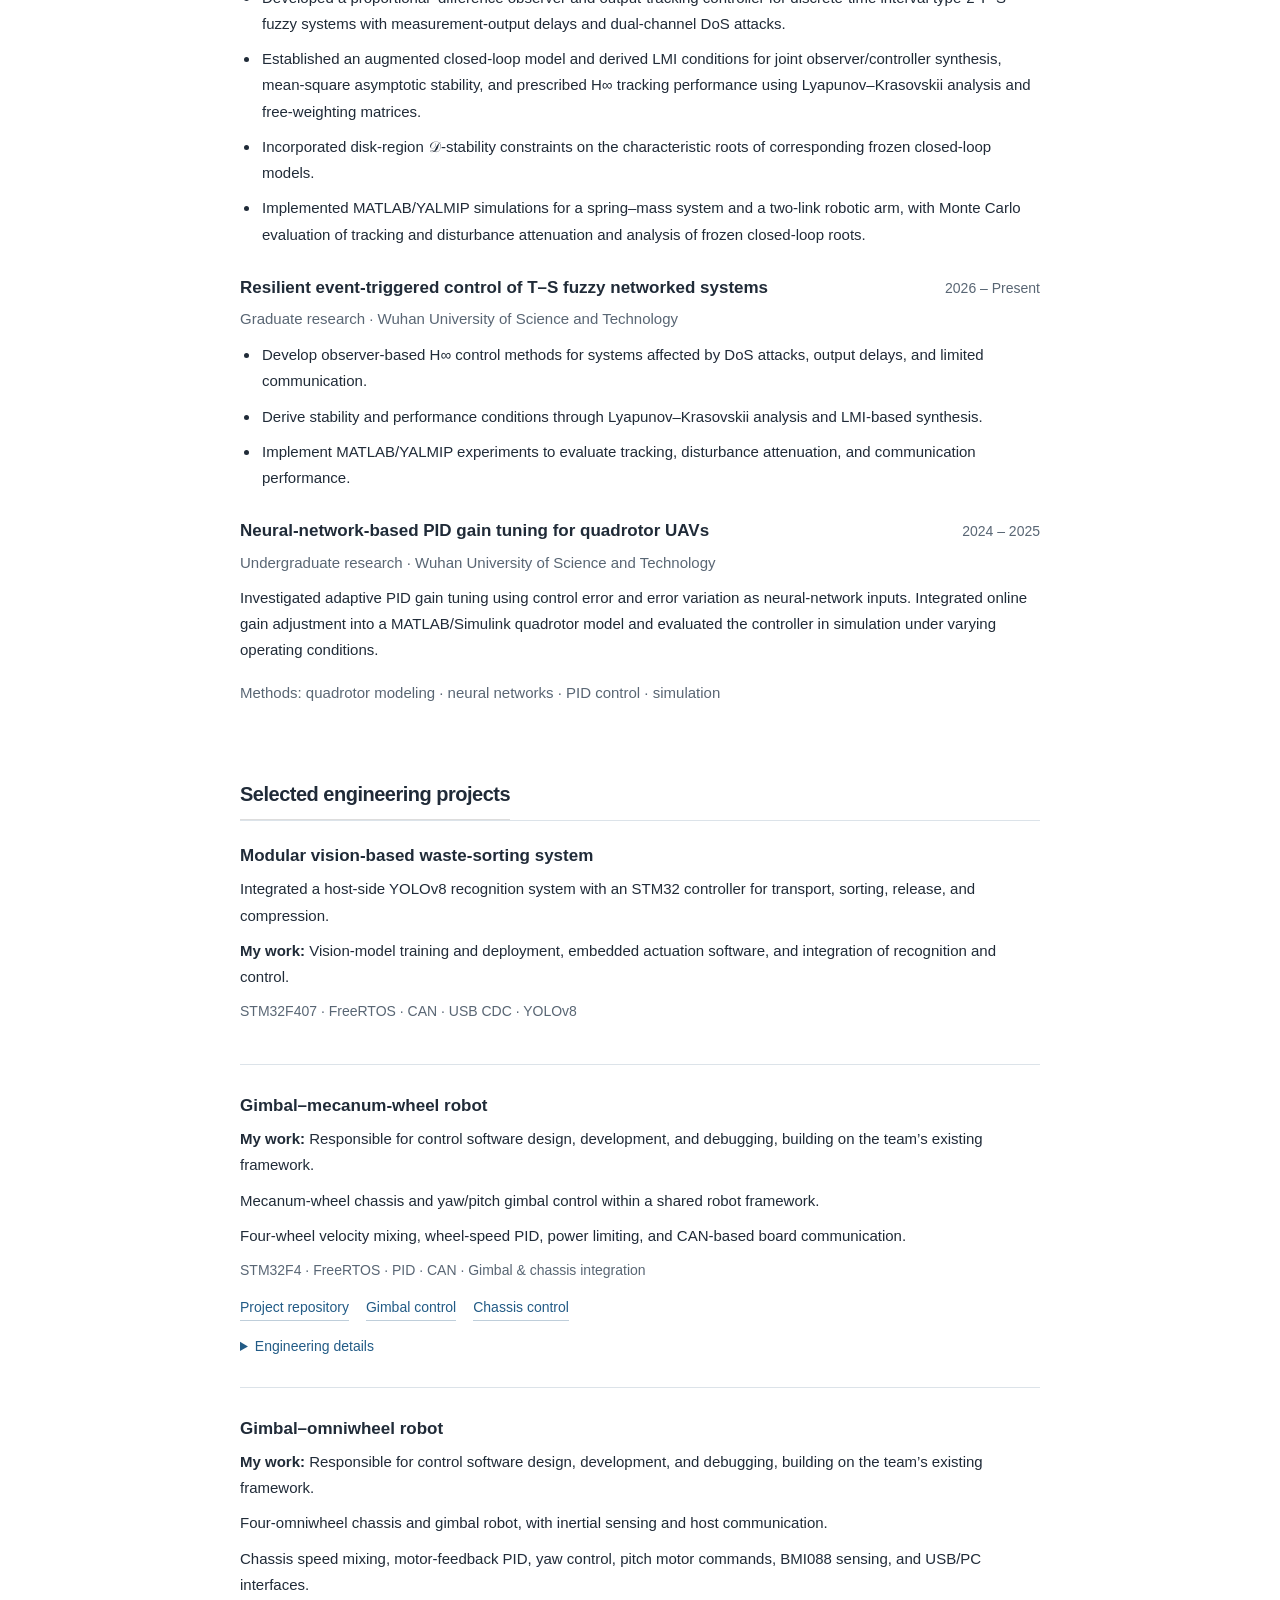
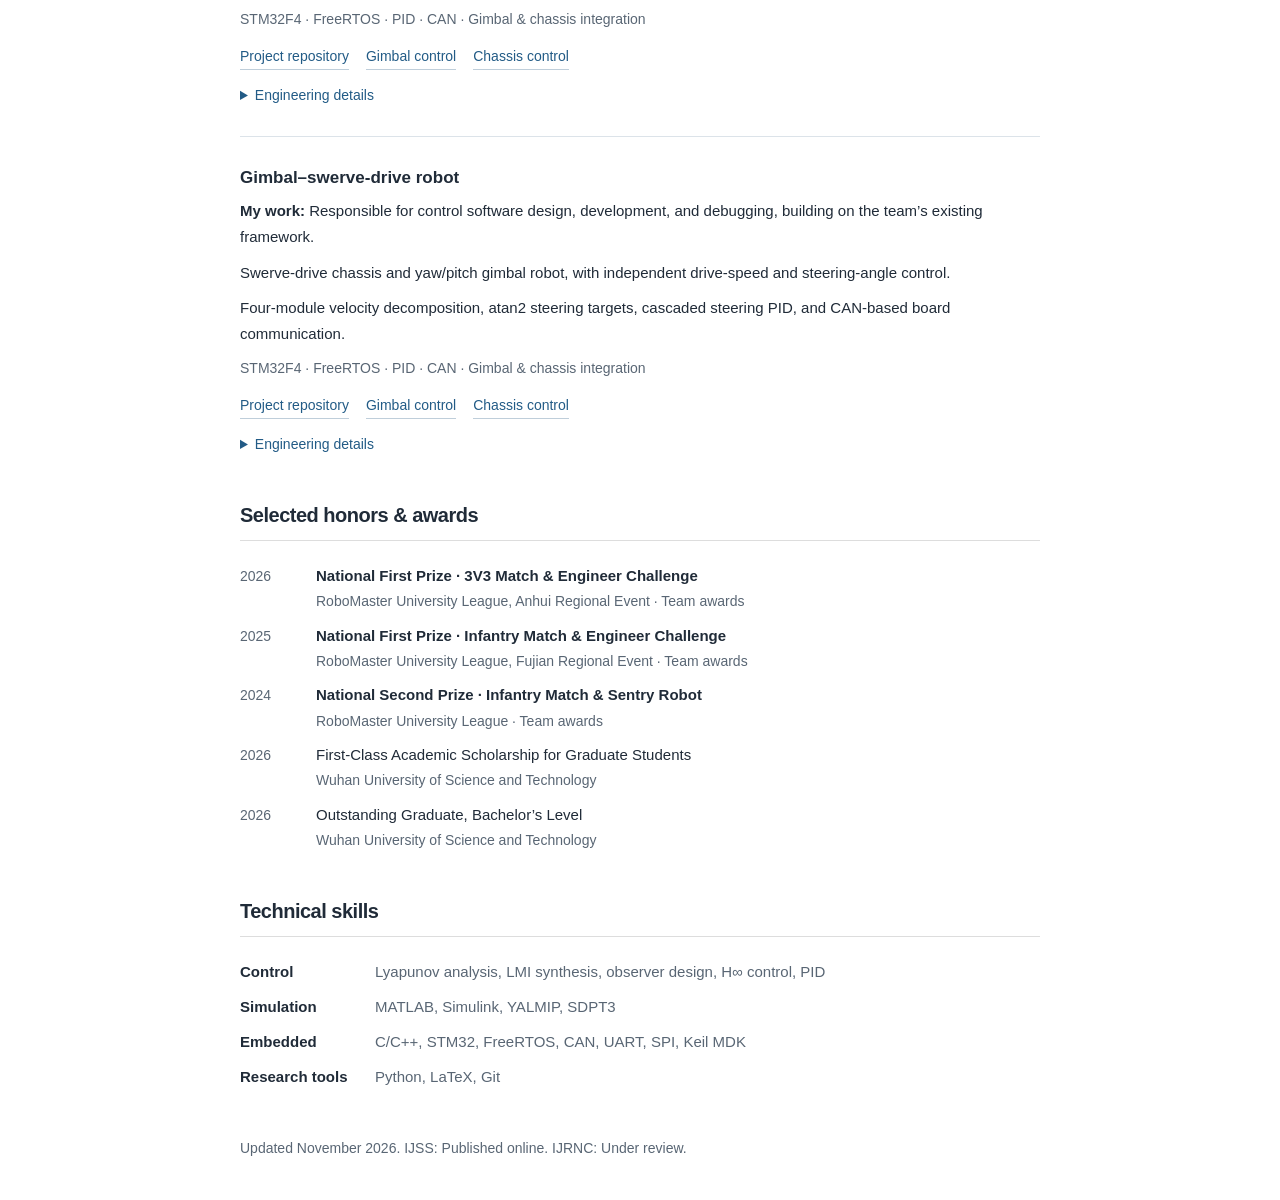
==== commit dc45782f: "Present robot engineering details on homepage and CV" ====
--- a/cv.html
+++ b/cv.html
@@ -1,2 +1,2 @@
 <!DOCTYPE html>
-<html lang="en"><head><meta charset="utf-8"/><meta content="width=device-width,initial-scale=1" name="viewport"/><title>Hexi Liu | Curriculum Vitae</title><link href="style.css" rel="stylesheet"/><link href="assets/favicon.svg" rel="icon"/></head><body><main class="cv-page"><div class="cv-controls"><a href="index.html">Back to homepage</a><button onclick="window.print()">Print / save PDF</button></div><h1>Hexi Liu</h1><p>M.Sc. Student in Control Science and Engineering<br/>Wuhan University of Science and Technology<br/><a href="mailto:liuhexi125@gmail.com">liuhexi125@gmail.com</a> · <a href="https://github.com/JiraiyaMr">GitHub</a></p><p>Research interests: resilient networked control, nonlinear and H∞ control, state estimation, embedded robotics.</p><section class="section"><h2>Education</h2><article class="education"><div class="entry-head"><h3>M.Sc. in Control Science and Engineering</h3><time>Sep. 2026 – Present</time></div><p>Wuhan University of Science and Technology</p><p class="meta">Average: 88.7/100 · Graduate coursework rank: 1/136<br/>Recommendation-based admission; graduate coursework completed during the final undergraduate year.</p></article><article class="education"><div class="entry-head"><h3>B.Eng. in Automation</h3><time>Sep. 2022 – Jun. 2026</time></div><p>Wuhan University of Science and Technology</p><p class="meta">Average: 90/100 · GPA: 3.77/4</p></article><article class="education"><div class="entry-head"><h3>Short-term study programme</h3><time>Jul. 2026</time></div><p>Nanyang Technological University, Singapore</p><p class="meta">Artificial Intelligence and Future Technologies · Distinction</p></article></section><section class="section"><h2>Publications &amp; manuscripts</h2><article class="publication"><div class="pub-label">IJSS <span class="status">Published online</span></div><h3>Observer-Based Dual-Channel Attack-Dependent Adaptive Event-Triggered H∞ Control for T–S Fuzzy Networked Systems under Dual-Channel DoS Attacks</h3><p class="authors"><strong>He-Xi Liu</strong>, Xiao-Heng Chang, Li-Wei Hou</p><p class="venue"><em>International Journal of Systems Science</em> · Published online 23 November 2026, pp. 1–30 · <a href="https://doi.org/10.1080/00207721.2026.2766454">DOI 10.1080/00207721.2026.2766454</a></p><p class="pub-description">Joint observer, controller, and event-triggering design for nonlinear networked systems exposed to attacks on both communication channels.</p></article><article class="publication"><div class="pub-label">IJRNC <span class="status review">Under review</span></div><h3>PD observer-based H∞ tracking control with 𝒟-stability constraints for IT-2 fuzzy systems with measurement delays under dual-channel DoS attacks</h3><p class="authors"><strong>He-Xi Liu</strong>, Xiao-Heng Chang, Li-Wei Hou</p><p class="venue"><em>International Journal of Robust and Nonlinear Control</em> · Manuscript under review</p><p class="pub-description">A unified synthesis framework for PD observation, H∞ output tracking, and disk-region constraints on frozen closed-loop characteristic roots.</p></article></section><section class="section"><h2>Research experience</h2><article class="experience"><div class="entry-head"><h3>PD observer-based H∞ tracking control with 𝒟-stability constraints</h3><time>2026 – Present</time></div><p class="meta">Graduate research · Wuhan University of Science and Technology<br>Related manuscript: <em>International Journal of Robust and Nonlinear Control</em> · Under review</p><ul><li>Developed a proportional–difference observer and output-tracking controller for discrete-time interval type-2 T–S fuzzy systems with measurement-output delays and dual-channel DoS attacks.</li><li>Established an augmented closed-loop model and derived LMI conditions for joint observer/controller synthesis, mean-square asymptotic stability, and prescribed H∞ tracking performance using Lyapunov–Krasovskii analysis and free-weighting matrices.</li><li>Incorporated disk-region 𝒟-stability constraints on the characteristic roots of corresponding frozen closed-loop models.</li><li>Implemented MATLAB/YALMIP simulations for a spring–mass system and a two-link robotic arm, with Monte Carlo evaluation of tracking and disturbance attenuation and analysis of frozen closed-loop roots.</li></ul></article><article class="experience"><div class="entry-head"><h3>Resilient event-triggered control of T–S fuzzy networked systems</h3><time>2026 – Present</time></div><p class="meta">Graduate research · Wuhan University of Science and Technology</p><ul><li>Develop observer-based H∞ control methods for systems affected by DoS attacks, output delays, and limited communication.</li><li>Derive stability and performance conditions through Lyapunov–Krasovskii analysis and LMI-based synthesis.</li><li>Implement MATLAB/YALMIP experiments to evaluate tracking, disturbance attenuation, and communication performance.</li></ul></article><article class="experience"><div class="entry-head"><h3>Neural-network-based PID gain tuning for quadrotor UAVs</h3><time>2024 – 2025</time></div><p class="meta">Undergraduate research · Wuhan University of Science and Technology</p><p>Investigated adaptive PID gain tuning using control error and error variation as neural-network inputs. Integrated online gain adjustment into a MATLAB/Simulink quadrotor model and evaluated the controller in simulation under varying operating conditions.</p><p class="meta">Methods: quadrotor modeling · neural networks · PID control · simulation</p></article></section><section class="section"><div class="section-heading"><h2>Selected engineering projects</h2></div><article class="project"><div><h3>Modular vision-based waste-sorting system</h3><p>Integrated a host-side YOLOv8 recognition system with an STM32 controller for transport, sorting, release, and compression.</p><p><strong>My work:</strong> Vision-model training and deployment, embedded actuation software, and integration of recognition and control.</p><p class="stack">STM32F407 · FreeRTOS · CAN · USB CDC · YOLOv8</p></div></article><article class="project"><div><h3>Gimbal–mecanum-wheel robot</h3><p><strong>My work:</strong> Responsible for control software design, development, and debugging, building on the team’s existing framework.</p><p>Mecanum-wheel chassis and yaw/pitch gimbal control within a shared robot framework.</p><p>Four-wheel velocity mixing, wheel-speed PID, power limiting, and CAN-based board communication.</p><p class="stack">STM32F4 · FreeRTOS · PID · CAN · Gimbal &amp; chassis integration</p><div class="links"><a href="https://github.com/JiraiyaMr/gimbal-mecanum-robot">Project repository</a><a href="https://github.com/JiraiyaMr/gimbal-mecanum-robot/blob/main/firmware/Application/gimbal.c">Gimbal control</a><a href="https://github.com/JiraiyaMr/gimbal-mecanum-robot/blob/main/firmware/Application/chassis.c">Chassis control</a></div><details><summary>Archived configuration</summary><div class="abstract">The archived startup enables chassis-side control, INS, CAN command reception, and referee tasks; gimbal and robot-command task creation is commented out. Original vendor, team, and upstream algorithm attribution is retained.</div></details></div></article><article class="project"><div><h3>Gimbal–omniwheel robot</h3><p><strong>My work:</strong> Responsible for control software design, development, and debugging, building on the team’s existing framework.</p><p>Four-omniwheel chassis and gimbal robot, with inertial sensing and host communication.</p><p>Chassis speed mixing, motor-feedback PID, yaw control, pitch motor commands, BMI088 sensing, and USB/PC interfaces.</p><p class="stack">STM32F4 · FreeRTOS · PID · CAN · Gimbal &amp; chassis integration</p><div class="links"><a href="https://github.com/JiraiyaMr/gimbal-omniwheel-robot">Project repository</a><a href="https://github.com/JiraiyaMr/gimbal-omniwheel-robot/blob/main/firmware/Application/gimbal.c">Gimbal control</a><a href="https://github.com/JiraiyaMr/gimbal-omniwheel-robot/blob/main/firmware/Application/chassis.c">Chassis control</a></div><details><summary>Archived configuration</summary><div class="abstract">The platform is identified from the original archive and the owner’s O-layout hardware. The archived startup enables INS/PC/USB tasks; chassis and gimbal task creation is commented out. Wheel mapping and motion coefficients must match the physical chassis. Original vendor, team, and upstream algorithm attribution is retained.</div></details></div></article><article class="project"><div><h3>Gimbal–swerve-drive robot</h3><p><strong>My work:</strong> Responsible for control software design, development, and debugging, building on the team’s existing framework.</p><p>Swerve-drive chassis and yaw/pitch gimbal robot, with independent drive-speed and steering-angle control.</p><p>Four-module velocity decomposition, atan2 steering targets, cascaded steering PID, and CAN-based board communication.</p><p class="stack">STM32F4 · FreeRTOS · PID · CAN · Gimbal &amp; chassis integration</p><div class="links"><a href="https://github.com/JiraiyaMr/gimbal-swerve-robot">Project repository</a><a href="https://github.com/JiraiyaMr/gimbal-swerve-robot/blob/main/firmware/Applications/gimbal.c">Gimbal control</a><a href="https://github.com/JiraiyaMr/gimbal-swerve-robot/blob/main/firmware/Applications/chassis.c">Chassis control</a></div><details><summary>Archived configuration</summary><div class="abstract">The archived startup enables chassis, steering, and CAN command reception; gimbal and robot-command task creation is commented out. Original vendor, team, and upstream algorithm attribution is retained.</div></details></div></article></section><section class="section"><h2>Selected honors &amp; awards</h2><ul class="award-list"><li><time>2026</time><div><strong>National First Prize · 3V3 Match &amp; Engineer Challenge</strong><small>RoboMaster University League, Anhui Regional Event · Team awards</small></div></li><li><time>2025</time><div><strong>National First Prize · Infantry Match &amp; Engineer Challenge</strong><small>RoboMaster University League, Fujian Regional Event · Team awards</small></div></li><li><time>2024</time><div><strong>National Second Prize · Infantry Match &amp; Sentry Robot</strong><small>RoboMaster University League · Team awards</small></div></li><li><time>2026</time><div>First-Class Academic Scholarship for Graduate Students<small>Wuhan University of Science and Technology</small></div></li><li><time>2026</time><div>Outstanding Graduate, Bachelor’s Level<small>Wuhan University of Science and Technology</small></div></li></ul></section><section class="section"><h2>Technical skills</h2><dl class="skills"><dt>Control</dt><dd>Lyapunov analysis, LMI synthesis, observer design, H∞ control, PID</dd><dt>Simulation</dt><dd>MATLAB, Simulink, YALMIP, SDPT3</dd><dt>Embedded</dt><dd>C/C++, STM32, FreeRTOS, CAN, UART, SPI, Keil MDK</dd><dt>Research tools</dt><dd>Python, LaTeX, Git</dd></dl></section><p class="meta">Updated November 2026. IJSS: Published online. IJRNC: Under review.</p></main></body></html>+<html lang="en"><head><meta charset="utf-8"/><meta content="width=device-width,initial-scale=1" name="viewport"/><title>Hexi Liu | Curriculum Vitae</title><link href="style.css" rel="stylesheet"/><link href="assets/favicon.svg" rel="icon"/></head><body><main class="cv-page"><div class="cv-controls"><a href="index.html">Back to homepage</a><button onclick="window.print()">Print / save PDF</button></div><h1>Hexi Liu</h1><p>M.Sc. Student in Control Science and Engineering<br/>Wuhan University of Science and Technology<br/><a href="mailto:liuhexi125@gmail.com">liuhexi125@gmail.com</a> · <a href="https://github.com/JiraiyaMr">GitHub</a></p><p>Research interests: resilient networked control, nonlinear and H∞ control, state estimation, embedded robotics.</p><section class="section"><h2>Education</h2><article class="education"><div class="entry-head"><h3>M.Sc. in Control Science and Engineering</h3><time>Sep. 2026 – Present</time></div><p>Wuhan University of Science and Technology</p><p class="meta">Average: 88.7/100 · Graduate coursework rank: 1/136<br/>Recommendation-based admission; graduate coursework completed during the final undergraduate year.</p></article><article class="education"><div class="entry-head"><h3>B.Eng. in Automation</h3><time>Sep. 2022 – Jun. 2026</time></div><p>Wuhan University of Science and Technology</p><p class="meta">Average: 90/100 · GPA: 3.77/4</p></article><article class="education"><div class="entry-head"><h3>Short-term study programme</h3><time>Jul. 2026</time></div><p>Nanyang Technological University, Singapore</p><p class="meta">Artificial Intelligence and Future Technologies · Distinction</p></article></section><section class="section"><h2>Publications &amp; manuscripts</h2><article class="publication"><div class="pub-label">IJSS <span class="status">Published online</span></div><h3>Observer-Based Dual-Channel Attack-Dependent Adaptive Event-Triggered H∞ Control for T–S Fuzzy Networked Systems under Dual-Channel DoS Attacks</h3><p class="authors"><strong>He-Xi Liu</strong>, Xiao-Heng Chang, Li-Wei Hou</p><p class="venue"><em>International Journal of Systems Science</em> · Published online 23 November 2026, pp. 1–30 · <a href="https://doi.org/10.1080/00207721.2026.2766454">DOI 10.1080/00207721.2026.2766454</a></p><p class="pub-description">Joint observer, controller, and event-triggering design for nonlinear networked systems exposed to attacks on both communication channels.</p></article><article class="publication"><div class="pub-label">IJRNC <span class="status review">Under review</span></div><h3>PD observer-based H∞ tracking control with 𝒟-stability constraints for IT-2 fuzzy systems with measurement delays under dual-channel DoS attacks</h3><p class="authors"><strong>He-Xi Liu</strong>, Xiao-Heng Chang, Li-Wei Hou</p><p class="venue"><em>International Journal of Robust and Nonlinear Control</em> · Manuscript under review</p><p class="pub-description">A unified synthesis framework for PD observation, H∞ output tracking, and disk-region constraints on frozen closed-loop characteristic roots.</p></article></section><section class="section"><h2>Research experience</h2><article class="experience"><div class="entry-head"><h3>PD observer-based H∞ tracking control with 𝒟-stability constraints</h3><time>2026 – Present</time></div><p class="meta">Graduate research · Wuhan University of Science and Technology<br>Related manuscript: <em>International Journal of Robust and Nonlinear Control</em> · Under review</p><ul><li>Developed a proportional–difference observer and output-tracking controller for discrete-time interval type-2 T–S fuzzy systems with measurement-output delays and dual-channel DoS attacks.</li><li>Established an augmented closed-loop model and derived LMI conditions for joint observer/controller synthesis, mean-square asymptotic stability, and prescribed H∞ tracking performance using Lyapunov–Krasovskii analysis and free-weighting matrices.</li><li>Incorporated disk-region 𝒟-stability constraints on the characteristic roots of corresponding frozen closed-loop models.</li><li>Implemented MATLAB/YALMIP simulations for a spring–mass system and a two-link robotic arm, with Monte Carlo evaluation of tracking and disturbance attenuation and analysis of frozen closed-loop roots.</li></ul></article><article class="experience"><div class="entry-head"><h3>Resilient event-triggered control of T–S fuzzy networked systems</h3><time>2026 – Present</time></div><p class="meta">Graduate research · Wuhan University of Science and Technology</p><ul><li>Develop observer-based H∞ control methods for systems affected by DoS attacks, output delays, and limited communication.</li><li>Derive stability and performance conditions through Lyapunov–Krasovskii analysis and LMI-based synthesis.</li><li>Implement MATLAB/YALMIP experiments to evaluate tracking, disturbance attenuation, and communication performance.</li></ul></article><article class="experience"><div class="entry-head"><h3>Neural-network-based PID gain tuning for quadrotor UAVs</h3><time>2024 – 2025</time></div><p class="meta">Undergraduate research · Wuhan University of Science and Technology</p><p>Investigated adaptive PID gain tuning using control error and error variation as neural-network inputs. Integrated online gain adjustment into a MATLAB/Simulink quadrotor model and evaluated the controller in simulation under varying operating conditions.</p><p class="meta">Methods: quadrotor modeling · neural networks · PID control · simulation</p></article></section><section class="section"><div class="section-heading"><h2>Selected engineering projects</h2></div><article class="project"><div><h3>Modular vision-based waste-sorting system</h3><p>Integrated a host-side YOLOv8 recognition system with an STM32 controller for transport, sorting, release, and compression.</p><p><strong>My work:</strong> Vision-model training and deployment, embedded actuation software, and integration of recognition and control.</p><p class="stack">STM32F407 · FreeRTOS · CAN · USB CDC · YOLOv8</p></div></article><article class="project"><div><h3>Gimbal–mecanum-wheel robot</h3><p><strong>My work:</strong> Responsible for control software design, development, and debugging, building on the team’s existing framework.</p><p>Mecanum-wheel chassis and yaw/pitch gimbal control within a shared robot framework.</p><p>Four-wheel velocity mixing, wheel-speed PID, power limiting, and CAN-based board communication.</p><p class="stack">STM32F4 · FreeRTOS · PID · CAN · Gimbal &amp; chassis integration</p><div class="links"><a href="https://github.com/JiraiyaMr/gimbal-mecanum-robot">Project repository</a><a href="https://github.com/JiraiyaMr/gimbal-mecanum-robot/blob/main/firmware/Application/gimbal.c">Gimbal control</a><a href="https://github.com/JiraiyaMr/gimbal-mecanum-robot/blob/main/firmware/Application/chassis.c">Chassis control</a></div><details><summary>Engineering details</summary><div class="abstract">The chassis combines four-wheel velocity mixing, motor-feedback PID control, and referee-based power limiting. Yaw/pitch gimbal control uses inertial feedback and CAN motor commands, with CAN links carrying board-to-board control data.</div></details></div></article><article class="project"><div><h3>Gimbal–omniwheel robot</h3><p><strong>My work:</strong> Responsible for control software design, development, and debugging, building on the team’s existing framework.</p><p>Four-omniwheel chassis and gimbal robot, with inertial sensing and host communication.</p><p>Chassis speed mixing, motor-feedback PID, yaw control, pitch motor commands, BMI088 sensing, and USB/PC interfaces.</p><p class="stack">STM32F4 · FreeRTOS · PID · CAN · Gimbal &amp; chassis integration</p><div class="links"><a href="https://github.com/JiraiyaMr/gimbal-omniwheel-robot">Project repository</a><a href="https://github.com/JiraiyaMr/gimbal-omniwheel-robot/blob/main/firmware/Application/gimbal.c">Gimbal control</a><a href="https://github.com/JiraiyaMr/gimbal-omniwheel-robot/blob/main/firmware/Application/chassis.c">Chassis control</a></div><details><summary>Engineering details</summary><div class="abstract">The control software includes four-wheel velocity mixing, wheel-speed PID, yaw control, pitch motor commands, and BMI088 inertial sensing. USB/PC interfaces support host communication, while CAN carries motor feedback and board-to-board commands.</div></details></div></article><article class="project"><div><h3>Gimbal–swerve-drive robot</h3><p><strong>My work:</strong> Responsible for control software design, development, and debugging, building on the team’s existing framework.</p><p>Swerve-drive chassis and yaw/pitch gimbal robot, with independent drive-speed and steering-angle control.</p><p>Four-module velocity decomposition, atan2 steering targets, cascaded steering PID, and CAN-based board communication.</p><p class="stack">STM32F4 · FreeRTOS · PID · CAN · Gimbal &amp; chassis integration</p><div class="links"><a href="https://github.com/JiraiyaMr/gimbal-swerve-robot">Project repository</a><a href="https://github.com/JiraiyaMr/gimbal-swerve-robot/blob/main/firmware/Applications/gimbal.c">Gimbal control</a><a href="https://github.com/JiraiyaMr/gimbal-swerve-robot/blob/main/firmware/Applications/chassis.c">Chassis control</a></div><details><summary>Engineering details</summary><div class="abstract">The chassis uses four-module drive-speed decomposition, atan2 steering-angle calculation, and cascaded steering control. Gimbal yaw/pitch control and CAN communication integrate motor feedback, motor commands, and board-to-board control data.</div></details></div></article></section><section class="section"><h2>Selected honors &amp; awards</h2><ul class="award-list"><li><time>2026</time><div><strong>National First Prize · 3V3 Match &amp; Engineer Challenge</strong><small>RoboMaster University League, Anhui Regional Event · Team awards</small></div></li><li><time>2025</time><div><strong>National First Prize · Infantry Match &amp; Engineer Challenge</strong><small>RoboMaster University League, Fujian Regional Event · Team awards</small></div></li><li><time>2024</time><div><strong>National Second Prize · Infantry Match &amp; Sentry Robot</strong><small>RoboMaster University League · Team awards</small></div></li><li><time>2026</time><div>First-Class Academic Scholarship for Graduate Students<small>Wuhan University of Science and Technology</small></div></li><li><time>2026</time><div>Outstanding Graduate, Bachelor’s Level<small>Wuhan University of Science and Technology</small></div></li></ul></section><section class="section"><h2>Technical skills</h2><dl class="skills"><dt>Control</dt><dd>Lyapunov analysis, LMI synthesis, observer design, H∞ control, PID</dd><dt>Simulation</dt><dd>MATLAB, Simulink, YALMIP, SDPT3</dd><dt>Embedded</dt><dd>C/C++, STM32, FreeRTOS, CAN, UART, SPI, Keil MDK</dd><dt>Research tools</dt><dd>Python, LaTeX, Git</dd></dl></section><p class="meta">Updated November 2026. IJSS: Published online. IJRNC: Under review.</p></main></body></html>
--- a/style.css
+++ b/style.css
@@ -9,3 +9,4 @@
 
 /* Contact icons */
 .profile-links,.contact-links{align-items:center;gap:8px 10px}.social-icon{display:inline-flex;align-items:center;justify-content:center;width:44px;height:44px;flex:0 0 44px;border-radius:6px;color:var(--blue)}.social-icon svg{display:block;width:32px;height:32px}.social-icon:hover{background:var(--soft);text-decoration:none}.social-icon:focus-visible{outline:3px solid #357eae;outline-offset:2px}
+.cv-page .project{display:block}
